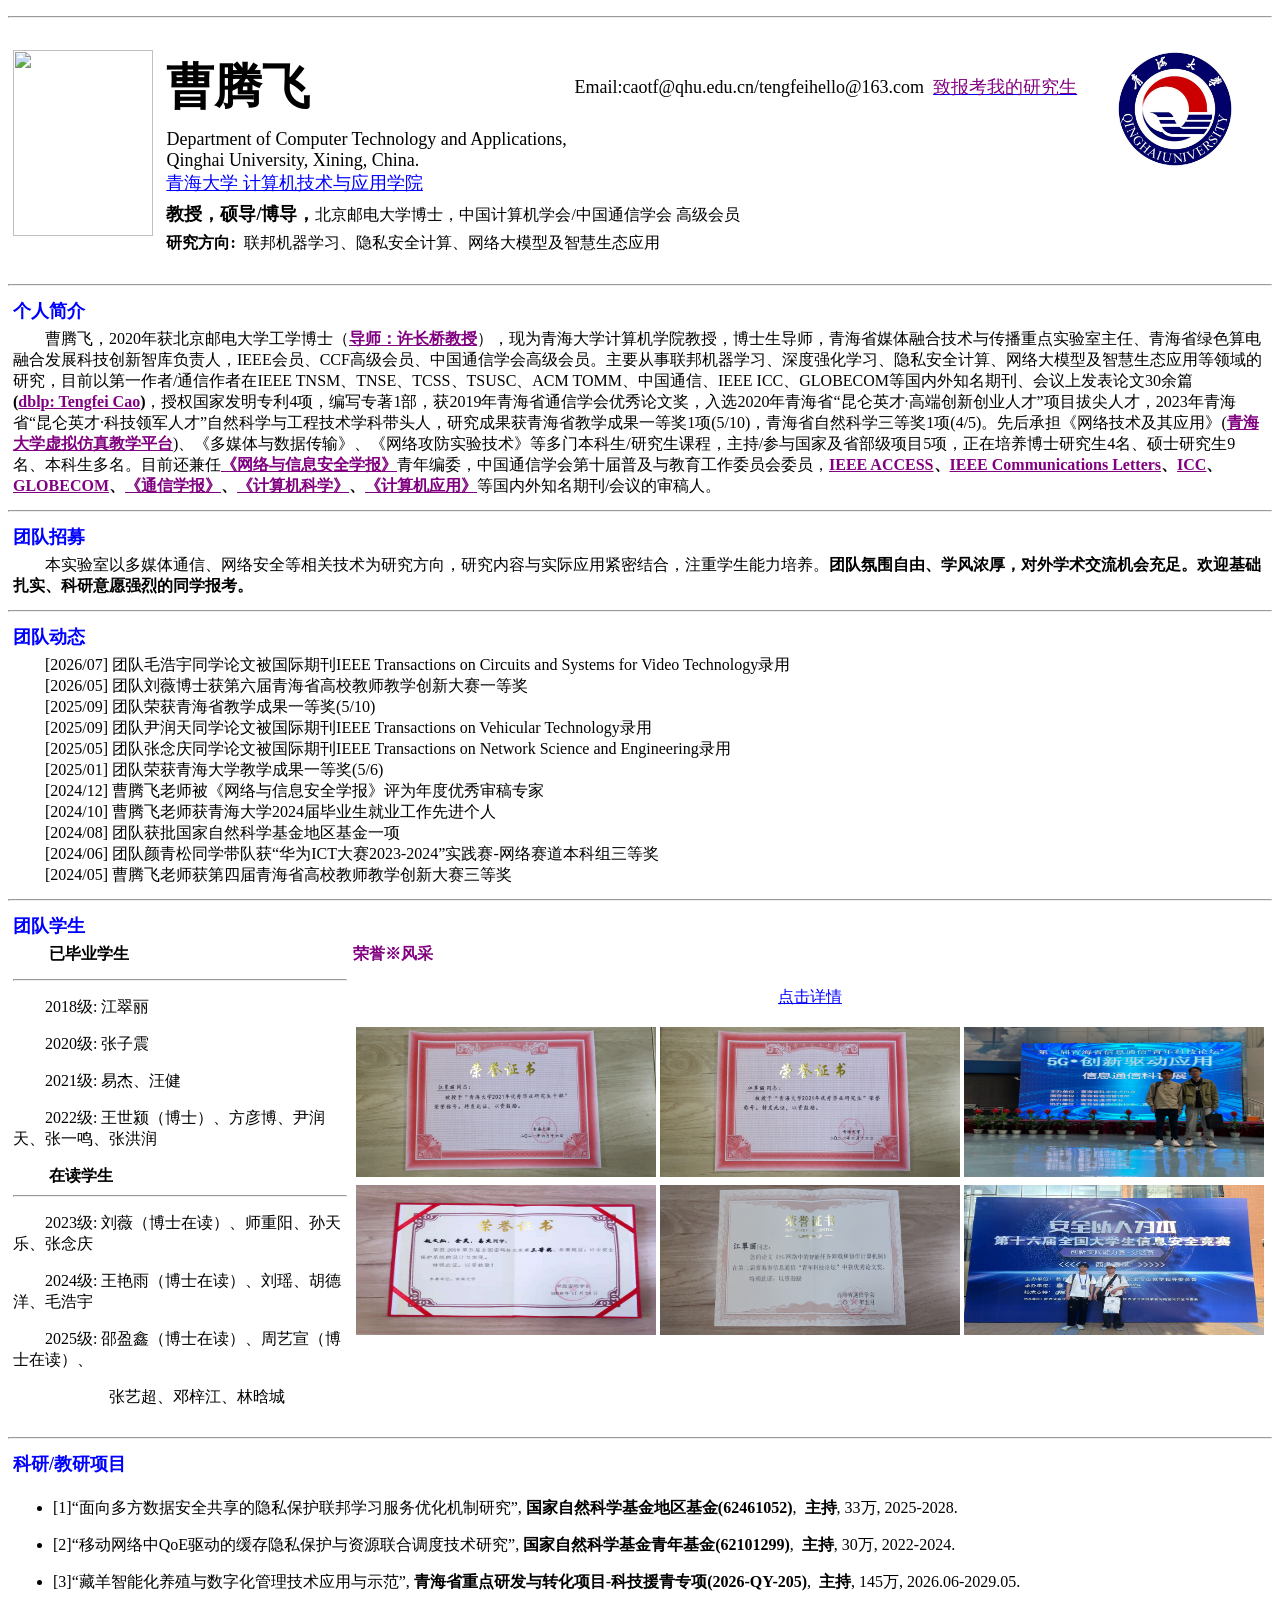
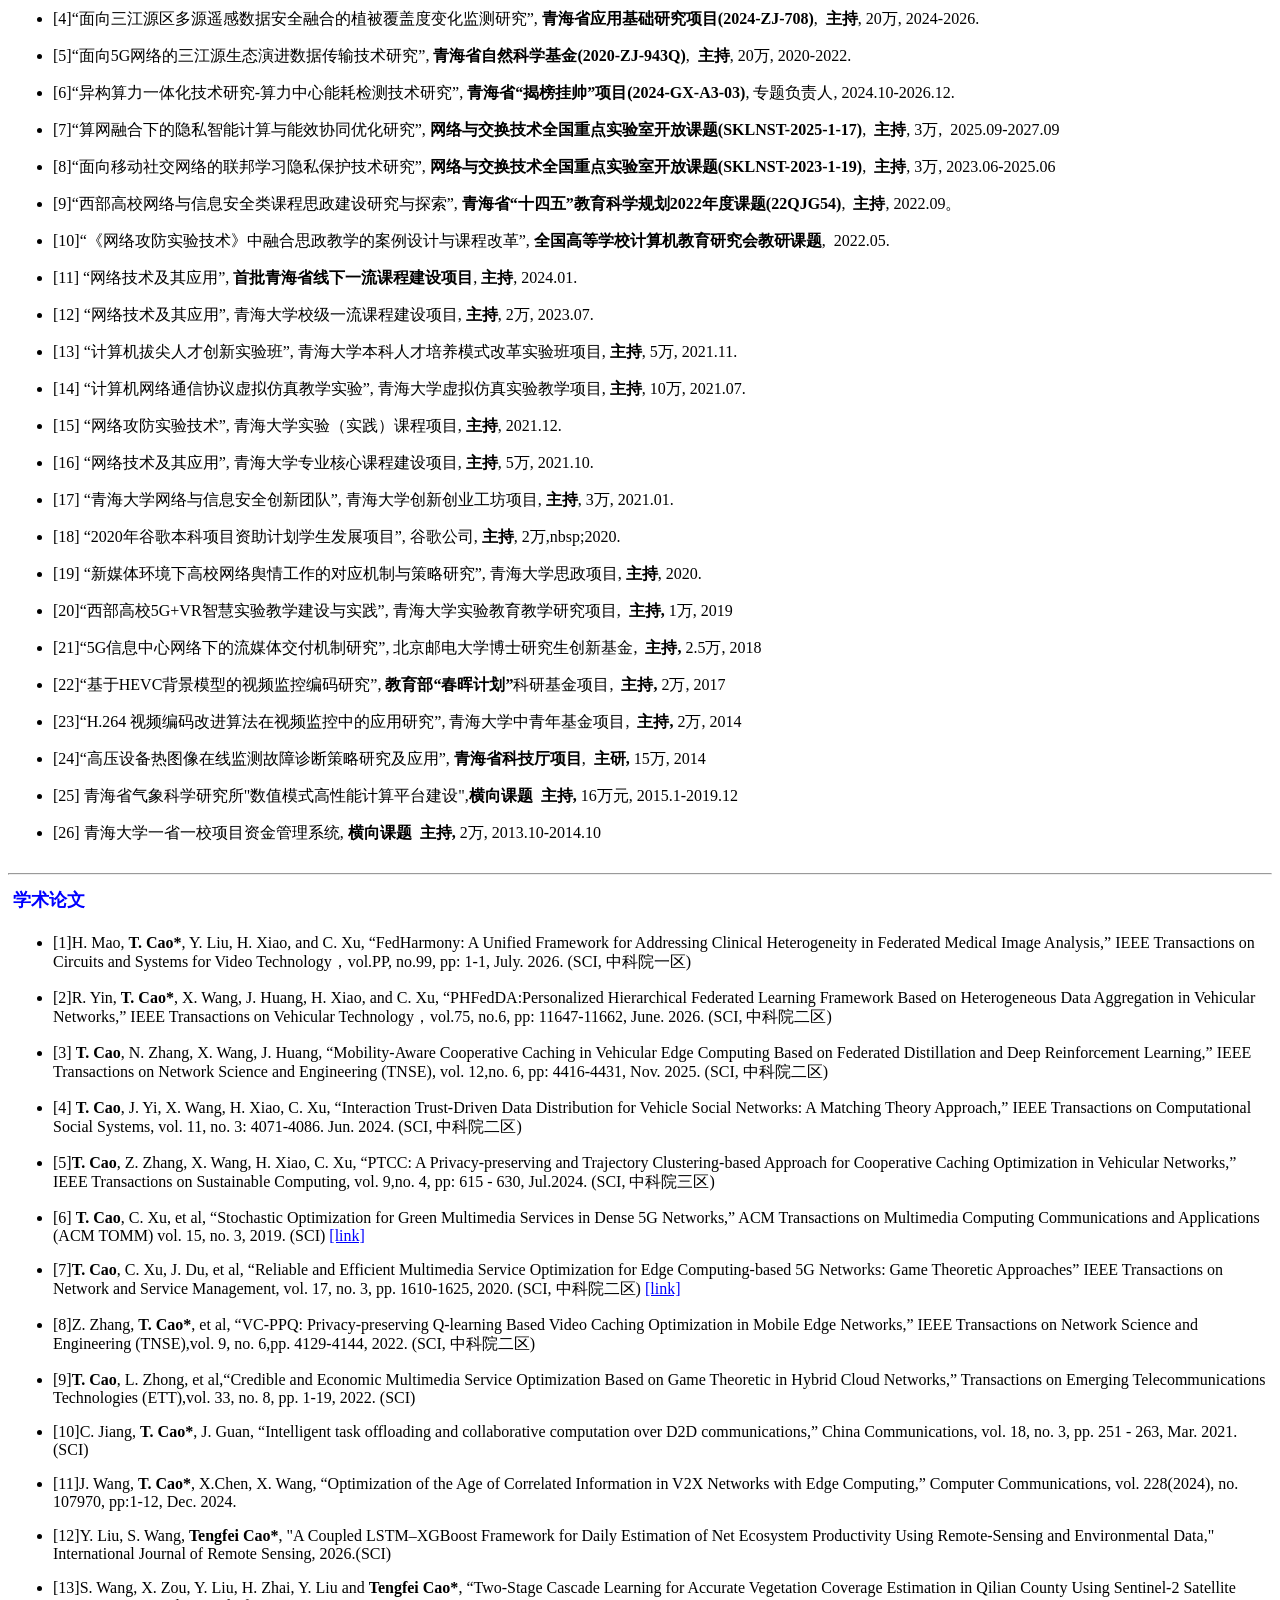
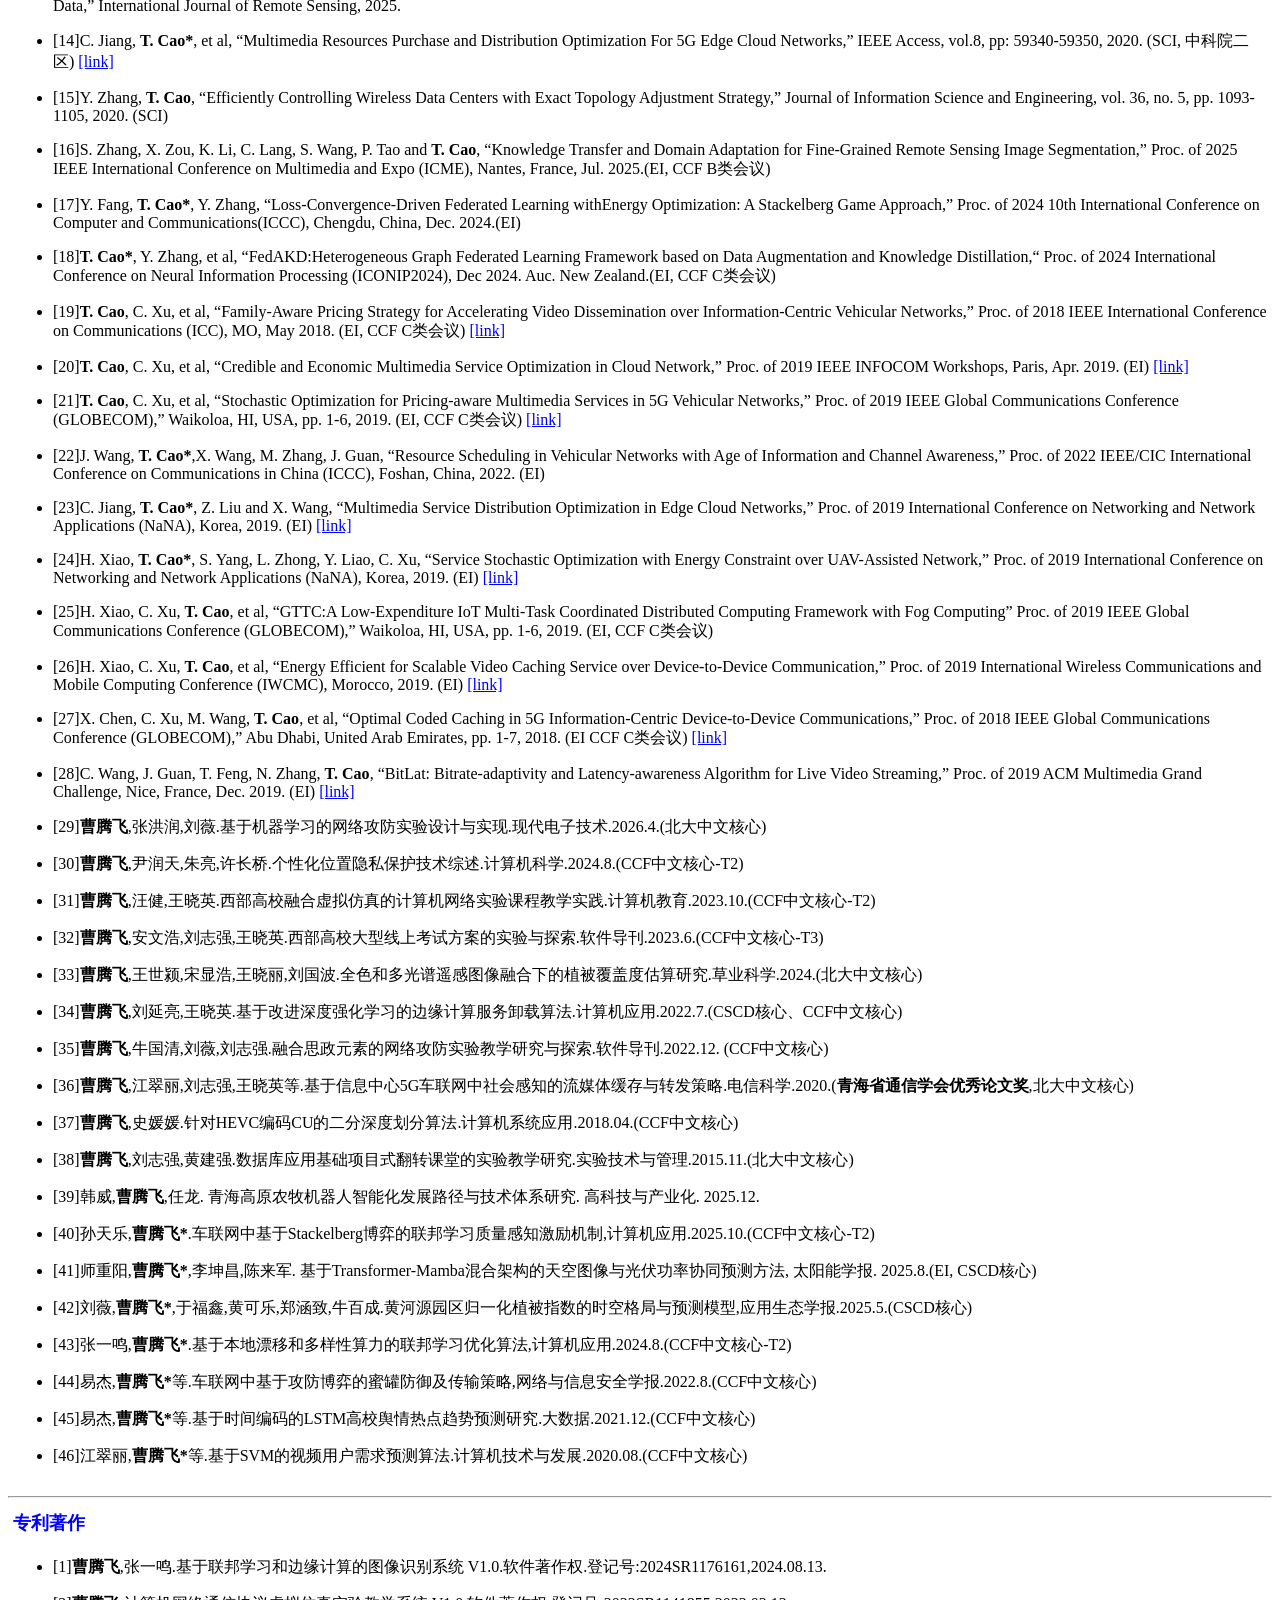
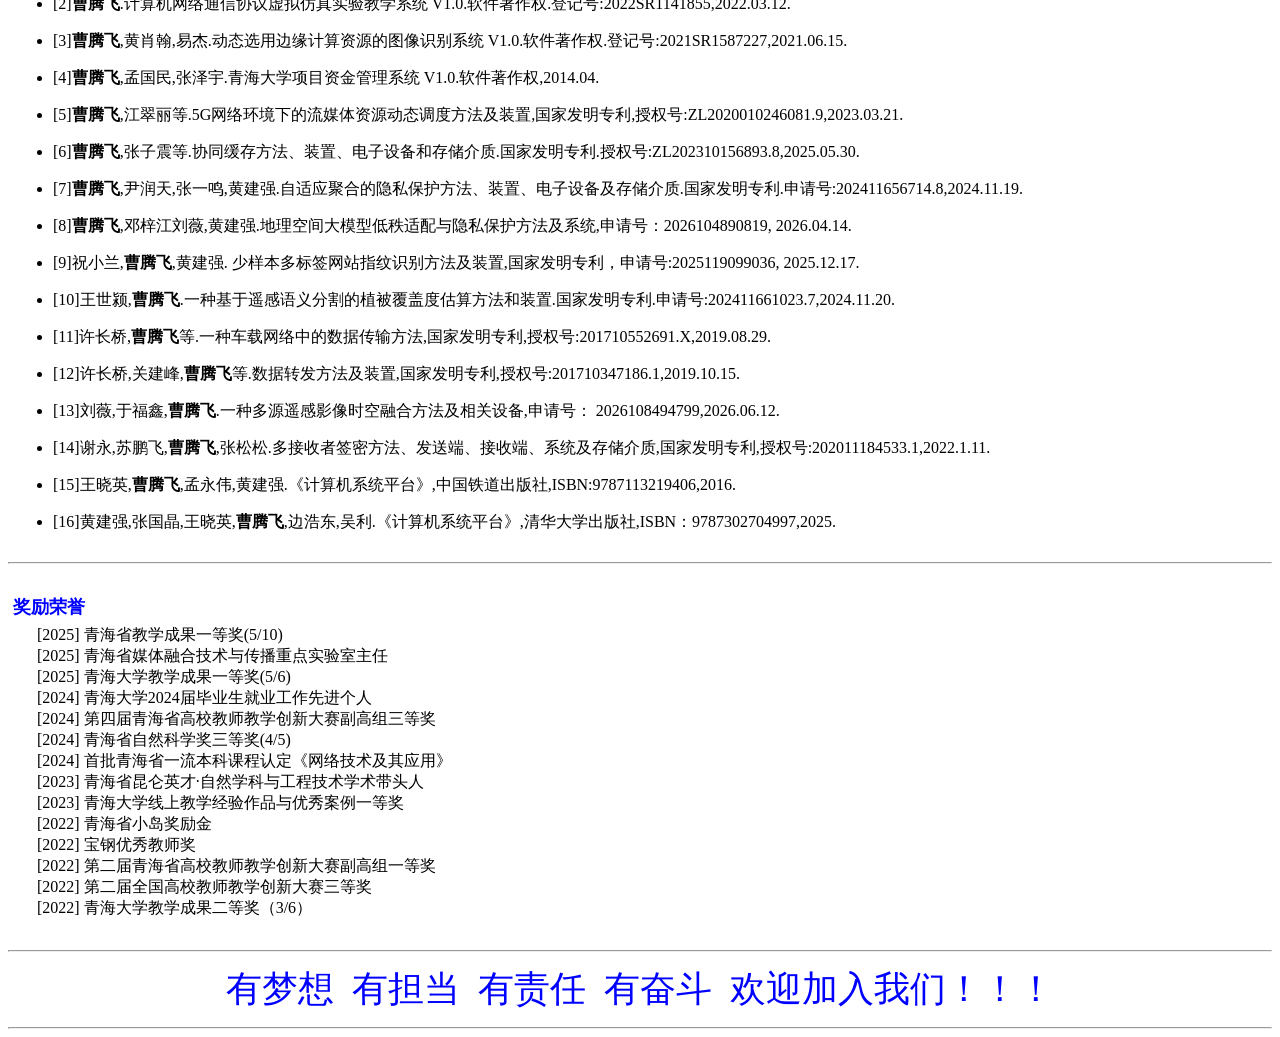
==== index.html @ 4bb6c1e4 "Update index.html" ====
<!DOCTYPE HTML PUBLIC "-//W3C//DTD HTML 4.0//EN">
<html><head>



<meta http-equiv="content-type" content="text/html; charset=UTF-8">
<base target="_self"><title>Tengfei Cao's Homepage (曹腾飞教授-青海大学-个人主页)</title>

<meta name="author" content="Teng-Fei Cao">
<meta name="description" content="Personal Homepage">
<meta name="classification" content="Personal Homepage">
<meta name="generator" content="Namo WebEditor(Trial)"></head><body alink="red" bgcolor="white" link="blue" text="black" vlink="purple">

<p>
</p><hr>

<table bordercolordark="white" bordercolorlight="white" bgcolor="white" border="1" bordercolor="white" height="226" width="100%">
    <tbody><tr>
        <td bordercolor="white" style="margin-right: 10mm;" rowspan="4" height="219" valign="middle" width="162">
            <p><font face="Times New Roman" size="6"><b><img src="pic/ctf.png" border="0" height="186" width="140"></b></font></p>
        </td>
        <td colspan="3" bordercolor="white" align="left" height="17" width="713">
            <p style="line-height: 100%; margin-top: 0pt; margin-bottom: 0pt;"><font size="1">&nbsp;</font></p></td>
        <td rowspan="3" bordercolor="white" style="line-height: 100%; margin-top: 0pt; margin-bottom: 0pt;" align="center" height="138" valign="bottom" width="250">
            <!-- <p style="margin-top: 0pt; margin-bottom: 0pt;"><a href="http://www.nju.edu.cn" target="_blank"><img src="zhouzh.files/nju_name.jpg" border="0" height="32" width="91"></a></p> -->
<a href="https://www.qhu.edu.cn/" target="_blank"><img src="pic/QHUlogo.jpg" border="0" height="150" width="150"></a>
        </td>
    </tr>
    <tr>
        <td bordercolor="white" align="left" height="48" width="267"><font face="黑体" size="7"><b>曹腾飞</b></font></td>
        <td bordercolor="white" height="47" width="320"><font face="Times New Roman" size="4">Email:caotf@qhu.edu.cn/tengfeihello@163.com</font></td>
        <td bordercolor="white" align="right" height="47" width="400"><a href="javascript:void(0)"><font face="Times New Roman" size="4" color="purple">致报考我的研究生</font></a></td>
    </tr>
    <tr>
        <td bordercolor="white" align="left" height="59" width="1000">
            <p style="margin-top: 1mm; margin-bottom: -2mm;"><font face="Times New Roman" size="4">Department of Computer Technology and Applications, Qinghai University, Xining, China.<br><a href="https://cs.qhu.edu.cn/" target="_blank">青海大学 计算机技术与应用学院</a></font></p>
        </td>
    </tr>
    <tr>
        <td colspan="4" bordercolor="white" align="left" height="70" width="969">
            <p style="margin-top: 1mm; margin-bottom: 1mm;"><font face="Times New Roman" size="4"><b>教授，硕导/博导，</b></font><font  size="3">北京邮电大学博士，</font><font face="Times New Roman" size="3">中国计算机学会/中国通信学会 高级会员</font></p>
            <p style="margin-top: 2mm; margin-bottom: 1mm;"><font face="Times New Roman" size="2"></font><b>研究方向:</b>&nbsp;&nbsp;联邦机器学习、隐私安全计算、网络大模型及智慧生态应用</p>
        </td>
    </tr>
</tbody></table>

<p>
</p><hr>

<table bordercolordark="white" bordercolorlight="white" bgcolor="white" border="1" bordercolor="white" width="100%">
    <tbody>
        <tr><td><font size="4" color="blue"><b>个人简介</b></font></td></tr>
        <tr>
            <td>
            &nbsp;&nbsp;&nbsp;&nbsp;&nbsp;&nbsp;&nbsp;&nbsp;曹腾飞，2020年获北京邮电大学工学博士（<b><a href="https://teacher.bupt.edu.cn/cqxu/zh_CN/index.htm" target="_blank" style="color:purple;">导师：许长桥教授</a></b>），现为青海大学计算机学院教授，博士生导师，青海省媒体融合技术与传播重点实验室主任、青海省绿色算电融合发展科技创新智库负责人，IEEE会员、CCF高级会员、中国通信学会高级会员。主要从事联邦机器学习、深度强化学习、隐私安全计算、网络大模型及智慧生态应用等领域的研究，目前以第一作者/通信作者在IEEE TNSM、TNSE、TCSS、TSUSC、ACM TOMM、中国通信、IEEE ICC、GLOBECOM等国内外知名期刊、会议上发表论文30余篇<b>(<a href="https://dblp.uni-trier.de/pid/224/0908.html" target="_blank" style="color:purple;">dblp:&nbsp;Tengfei&nbsp;Cao</a>)</b>，授权国家发明专利4项，编写专著1部，获2019年青海省通信学会优秀论文奖，入选2020年青海省“昆仑英才·高端创新创业人才”项目拔尖人才，2023年青海省“昆仑英才·科技领军人才”自然科学与工程技术学科带头人，研究成果获青海省教学成果一等奖1项(5/10)，青海省自然科学三等奖1项(4/5)。先后承担《网络技术及其应用》(<b><a href="http://vrlab.qhu.edu.cn/qdfront/course?id=89" target="_blank" style="color:purple;">青海大学虚拟仿真教学平台</a></b>)、《多媒体与数据传输》、《网络攻防实验技术》等多门本科生/研究生课程，主持/参与国家及省部级项目5项，正在培养博士研究生4名、硕士研究生9名、本科生多名。目前还兼任<b><a href="http://www.infocomm-journal.com/cjnis/CN/2096-109X/home.shtml" target="_blank" style="color:purple;">《网络与信息安全学报》</a></b>青年编委，中国通信学会第十届普及与教育工作委员会委员，<b><a href="https://ieeeaccess.ieee.org/" target="_blank" style="color:purple;">IEEE ACCESS</a>、<a href="https://www.comsoc.org/publications/journals/ieee-comml" target="_blank" style="color:purple;">IEEE Communications Letters</a>、<a href="https://icc2022.ieee-icc.org/ " target="_blank" style="color:purple;">ICC</a>、<a href="http://dblp.uni-trier.de/db/conf/globecom/" target="_blank" style="color:purple;">GLOBECOM</a>、<a href="http://www.infocomm-journal.com/txxb/CN/1000-436X/home.shtml" target="_blank" style="color:purple;">《通信学报》</a>、<a href="http://www.jsjkx.com" target="_blank" style="color:purple;">《计算机科学》</a>、<a href="http://www.joca.cn/CN/volumn/home.shtml" target="_blank" style="color:purple;">《计算机应用》</a></b>等国内外知名期刊/会议的审稿人。
            </td>
        </tr>
</tbody></table>



<hr>

<table bordercolordark="white" bordercolorlight="white" bgcolor="white" border="1" bordercolor="white" width="100%">
    <tbody>
        <tr><td><font size="4" color="blue"><b>团队招募</b></font></td></tr>
        <tr>
            <td>
            &nbsp;&nbsp;&nbsp;&nbsp;&nbsp;&nbsp;&nbsp;&nbsp;本实验室以多媒体通信、网络安全等相关技术为研究方向，研究内容与实际应用紧密结合，注重学生能力培养。<b>团队氛围自由、学风浓厚，对外学术交流机会充足。欢迎基础扎实、科研意愿强烈的同学报考。</b>
            </td>
        </tr>
</tbody></table>

<hr>

<table bordercolordark="white" bordercolorlight="white" bgcolor="white" border="1" bordercolor="white" width="100%">
    <tbody>
        <tr><td><font size="4" color="blue"><b>团队动态</b></font></td></tr>
        <tr>
            <td>
			&nbsp;&nbsp;&nbsp;&nbsp;&nbsp;&nbsp;&nbsp;&nbsp;[2026/07] 团队毛浩宇同学论文被国际期刊IEEE Transactions on Circuits and Systems for Video Technology录用<br>
			&nbsp;&nbsp;&nbsp;&nbsp;&nbsp;&nbsp;&nbsp;&nbsp;[2026/05] 团队刘薇博士获第六届青海省高校教师教学创新大赛一等奖<br>
			&nbsp;&nbsp;&nbsp;&nbsp;&nbsp;&nbsp;&nbsp;&nbsp;[2025/09] 团队荣获青海省教学成果一等奖(5/10)<br>
            &nbsp;&nbsp;&nbsp;&nbsp;&nbsp;&nbsp;&nbsp;&nbsp;[2025/09] 团队尹润天同学论文被国际期刊IEEE Transactions on Vehicular Technology录用<br>
            &nbsp;&nbsp;&nbsp;&nbsp;&nbsp;&nbsp;&nbsp;&nbsp;[2025/05] 团队张念庆同学论文被国际期刊IEEE Transactions on Network Science and Engineering录用<br>
            &nbsp;&nbsp;&nbsp;&nbsp;&nbsp;&nbsp;&nbsp;&nbsp;[2025/01] 团队荣获青海大学教学成果一等奖(5/6)<br>
            &nbsp;&nbsp;&nbsp;&nbsp;&nbsp;&nbsp;&nbsp;&nbsp;[2024/12] 曹腾飞老师被《网络与信息安全学报》评为年度优秀审稿专家<br>
            &nbsp;&nbsp;&nbsp;&nbsp;&nbsp;&nbsp;&nbsp;&nbsp;[2024/10] 曹腾飞老师获青海大学2024届毕业生就业工作先进个人<br>
            &nbsp;&nbsp;&nbsp;&nbsp;&nbsp;&nbsp;&nbsp;&nbsp;[2024/08] 团队获批国家自然科学基金地区基金一项<br>
            &nbsp;&nbsp;&nbsp;&nbsp;&nbsp;&nbsp;&nbsp;&nbsp;[2024/06] 团队颜青松同学带队获“华为ICT大赛2023-2024”实践赛-网络赛道本科组三等奖<br>
            &nbsp;&nbsp;&nbsp;&nbsp;&nbsp;&nbsp;&nbsp;&nbsp;[2024/05] 曹腾飞老师获第四届青海省高校教师教学创新大赛三等奖<br>    
            <!-- &nbsp;&nbsp;&nbsp;&nbsp;&nbsp;&nbsp;&nbsp;&nbsp;[2024/01] 曹腾飞老师被《智能科学与技术学报》期刊评为“2023年度杰出审稿专家”<br>  
            &nbsp;&nbsp;&nbsp;&nbsp;&nbsp;&nbsp;&nbsp;&nbsp;[2024/01] 曹腾飞老师被《计算机科学》期刊评为“2023年度杰出审稿专家”<br>   
            &nbsp;&nbsp;&nbsp;&nbsp;&nbsp;&nbsp;&nbsp;&nbsp;[2024/01] 《网络技术及其应用》课程被评为首批青海省线下一流课程<br>   
            &nbsp;&nbsp;&nbsp;&nbsp;&nbsp;&nbsp;&nbsp;&nbsp;[2024/01] 团队张子震同学论文被国际期刊 IEEE Transactions on Sustainable Computing录用<br> -->
            <!-- &nbsp;&nbsp;&nbsp;&nbsp;&nbsp;&nbsp;&nbsp;&nbsp;[2023/12] 团队易杰同学论文被国际期刊IEEE Transactions on Computational Social Systems录用<br>
            &nbsp;&nbsp;&nbsp;&nbsp;&nbsp;&nbsp;&nbsp;&nbsp;[2023/06] 团队易杰和王博同学分别带队获得全国信息安全竞赛西北赛区二等奖<br>
            &nbsp;&nbsp;&nbsp;&nbsp;&nbsp;&nbsp;&nbsp;&nbsp;[2022/12] 曹腾飞老师获青海省小岛奖励金<br>
            &nbsp;&nbsp;&nbsp;&nbsp;&nbsp;&nbsp;&nbsp;&nbsp;[2022/12] 曹腾飞老师获宝钢优秀教师奖<br>   
            &nbsp;&nbsp;&nbsp;&nbsp;&nbsp;&nbsp;&nbsp;&nbsp;[2022/10] 曹腾飞老师担任SCI期刊Electronics客座编委<br>
            &nbsp;&nbsp;&nbsp;&nbsp;&nbsp;&nbsp;&nbsp;&nbsp;[2022/07] 曹腾飞老师获青海大学线上教学经验作品与优秀案例一等奖<br>
            &nbsp;&nbsp;&nbsp;&nbsp;&nbsp;&nbsp;&nbsp;&nbsp;[2022/07] 曹腾飞老师获青海大学教学成果二等奖<br>
            &nbsp;&nbsp;&nbsp;&nbsp;&nbsp;&nbsp;&nbsp;&nbsp;[2022/07] 曹腾飞老师获第二届全国高校教师教学创新大赛三等奖<br>
            &nbsp;&nbsp;&nbsp;&nbsp;&nbsp;&nbsp;&nbsp;&nbsp;[2022/07] 团队张子震同学论文被国际期刊IEEE Transactions on Network Science and Engineering录用<br>  
            &nbsp;&nbsp;&nbsp;&nbsp;&nbsp;&nbsp;&nbsp;&nbsp;[2022/06] 曹腾飞老师获第二届青海省高校教师教学创新大赛一等奖<br>
            &nbsp;&nbsp;&nbsp;&nbsp;&nbsp;&nbsp;&nbsp;&nbsp;[2022/01] 曹腾飞老师被《计算机科学》CCF B类中文期刊评为“2021年度优秀审稿专家”<br>
            &nbsp;&nbsp;&nbsp;&nbsp;&nbsp;&nbsp;&nbsp;&nbsp;[2021/12] 曹腾飞老师被《计算机应用》CCF C类中文期刊评为“2021年度优秀审稿专家”<br>
            &nbsp;&nbsp;&nbsp;&nbsp;&nbsp;&nbsp;&nbsp;&nbsp;[2021/12] 曹腾飞老师获青海大学第二届教师教学创新大赛二等奖<br>
            &nbsp;&nbsp;&nbsp;&nbsp;&nbsp;&nbsp;&nbsp;&nbsp;[2021/06] 团队江翠丽同学被授予优秀毕业研究生/优秀毕业研究生干部<br>
            &nbsp;&nbsp;&nbsp;&nbsp;&nbsp;&nbsp;&nbsp;&nbsp;[2021/05] 团队江翠丽同学论文获第二届青海省通信“青年科技论坛”优秀论文奖 -->
            </td>
        </tr>
</tbody></table>

<hr>

<table bordercolordark="white" bordercolorlight="white" bgcolor="white" border="1" bordercolor="white" width="100%">
    <tbody>
        <tr><td><font size="4" color="blue"><b>团队学生</b></font></td></tr>
        <tr>
            <td width="400">
           <!-- &nbsp;&nbsp;&nbsp;&nbsp;&nbsp;&nbsp;&nbsp;&nbsp;&nbsp;<font color="black" size="3"><b>移动边缘计算、博弈论方向</b></font>
            -->
             &nbsp;&nbsp;&nbsp;&nbsp;&nbsp;&nbsp;&nbsp;&nbsp;&nbsp;<font color="black" size="3"><b>已毕业学生</b></font>
            </td>
            <td width="600">
                <font color="purple" size="3"><b>荣誉※风采</b></font>
            </td>
        </tr>
        <tr style="vertical-align:top;">
            <td style="width: 30%;">
                <hr>
                <p>&nbsp;&nbsp;&nbsp;&nbsp;&nbsp;&nbsp;&nbsp;&nbsp;<href="javascript:void(0)" style="color:black">2018级: 江翠丽</p>
                <p>&nbsp;&nbsp;&nbsp;&nbsp;&nbsp;&nbsp;&nbsp;&nbsp;<href="javascript:void(0)" style="color:black">2020级: 张子震</p>
                <p>&nbsp;&nbsp;&nbsp;&nbsp;&nbsp;&nbsp;&nbsp;&nbsp;<href="javascript:void(0)" style="color:black">2021级: 易杰、汪健</p>
                <p>&nbsp;&nbsp;&nbsp;&nbsp;&nbsp;&nbsp;&nbsp;&nbsp;<href="javascript:void(0)" style="color:black">2022级: 王世颍（博士）、方彦博、尹润天、张一鸣、张洪润</p>
                &nbsp;&nbsp;&nbsp;&nbsp;&nbsp;&nbsp;&nbsp;&nbsp;&nbsp;<font color="black" size="3"><b>在读学生</b></font>
                <hr>
                <p>&nbsp;&nbsp;&nbsp;&nbsp;&nbsp;&nbsp;&nbsp;&nbsp;<href="javascript:void(0)" style="color:black">2023级: 刘薇（博士在读）、师重阳、孙天乐、张念庆</p>
                <p>&nbsp;&nbsp;&nbsp;&nbsp;&nbsp;&nbsp;&nbsp;&nbsp;<href="javascript:void(0)" style="color:black">2024级: 王艳雨（博士在读）、刘瑶、胡德洋、毛浩宇</p>
				<p>&nbsp;&nbsp;&nbsp;&nbsp;&nbsp;&nbsp;&nbsp;&nbsp;<href="javascript:void(0)" style="color:black">2025级: 邵盈鑫（博士在读）、周艺宣（博士在读）、</p>
				<p>&nbsp;&nbsp;&nbsp;&nbsp;&nbsp;&nbsp;&nbsp;&nbsp;&nbsp;&nbsp;&nbsp;&nbsp;&nbsp;&nbsp;&nbsp;&nbsp;&nbsp;&nbsp;&nbsp;&nbsp;&nbsp;&nbsp;&nbsp;&nbsp;<href="javascript:void(0)" style="color:black">张艺超、邓梓江、林晗城</p>
     
     


<!-- 




                &nbsp;&nbsp;&nbsp;&nbsp;&nbsp;&nbsp;&nbsp;&nbsp;<a href="javascript:void(0)" style="color:black">江翠丽</a> (2018.9-2021.6) &nbsp;&nbsp;入职新华三公司
                <p>&nbsp;&nbsp;&nbsp;&nbsp;&nbsp;&nbsp;&nbsp;&nbsp;<a href="javascript:void(0)" style="color:black">易杰</a>（2021.9-）</p>
                <p>&nbsp;&nbsp;&nbsp;&nbsp;&nbsp;&nbsp;&nbsp;&nbsp;<a href="javascript:void(0)" style="color:black">汪健</a>（2021.9-）</p>
                <p>&nbsp;&nbsp;&nbsp;&nbsp;&nbsp;&nbsp;&nbsp;&nbsp;<a href="javascript:void(0)" style="color:black">方彦博</a>（2022.9-）</p>
                <p>&nbsp;&nbsp;&nbsp;&nbsp;&nbsp;&nbsp;&nbsp;&nbsp;<a href="javascript:void(0)" style="color:black">张念庆</a> (2023.9-) </p>
                <p>&nbsp;&nbsp;&nbsp;&nbsp;&nbsp;&nbsp;&nbsp;&nbsp;<a href="javascript:void(0)" style="color:black">孙天乐</a> (2023.9-) </p>
                
                &nbsp;&nbsp;&nbsp;&nbsp;&nbsp;&nbsp;&nbsp;&nbsp;
                <font color="black" size="3"><b>机器学习、联邦学习、隐私保护方向</b></font>
                <p>&nbsp;&nbsp;&nbsp;&nbsp;&nbsp;&nbsp;&nbsp;&nbsp;<a href="javascript:void(0)" style="color:black">张子震</a> (2020.9-2023.6) </p>
                <p>&nbsp;&nbsp;&nbsp;&nbsp;&nbsp;&nbsp;&nbsp;&nbsp;<a href="javascript:void(0)" style="color:black">张一鸣</a> (2022.9-) </p>
                <p>&nbsp;&nbsp;&nbsp;&nbsp;&nbsp;&nbsp;&nbsp;&nbsp;<a href="javascript:void(0)" style="color:black">尹润天</a> (2022.9-) </p>
                <p>&nbsp;&nbsp;&nbsp;&nbsp;&nbsp;&nbsp;&nbsp;&nbsp;<a href="javascript:void(0)" style="color:black">师重阳</a> (2023.9-) </p>
                <p>&nbsp;&nbsp;&nbsp;&nbsp;&nbsp;&nbsp;&nbsp;&nbsp;<a href="javascript:void(0)" style="color:black">胡德洋</a> (2024.9-) </p>
                <p>&nbsp;&nbsp;&nbsp;&nbsp;&nbsp;&nbsp;&nbsp;&nbsp;<a href="javascript:void(0)" style="color:black">毛浩宇</a> (2024.9-) </p>
 
                   &nbsp;&nbsp;&nbsp;&nbsp;&nbsp;&nbsp;&nbsp;&nbsp;
                <font color="black" size="3"><b>草地信息化方向</b></font>
                 <p>&nbsp;&nbsp;&nbsp;&nbsp;&nbsp;&nbsp;&nbsp;&nbsp;<a href="javascript:void(0)" style="color:black">王世颍</a> (2022.9-2025.6) </p>
                <p>&nbsp;&nbsp;&nbsp;&nbsp;&nbsp;&nbsp;&nbsp;&nbsp;<a href="javascript:void(0)" style="color:black">刘薇</a> (2023.9-) </p>
                <p>&nbsp;&nbsp;&nbsp;&nbsp;&nbsp;&nbsp;&nbsp;&nbsp;<a href="javascript:void(0)" style="color:black">王艳雨</a> (2024.9-) </p>
                <p>&nbsp;&nbsp;&nbsp;&nbsp;&nbsp;&nbsp;&nbsp;&nbsp;<a href="javascript:void(0)" style="color:black">刘瑶</a> (2024.9-) </p>
                &nbsp;&nbsp;&nbsp;&nbsp;&nbsp;&nbsp;&nbsp;&nbsp;
                <font color="black" size="3"><b>ctf、网络攻防方向</b></font>
                <p>&nbsp;&nbsp;&nbsp;&nbsp;&nbsp;&nbsp;&nbsp;&nbsp;<a href="javascript:void(0)" style="color:black">张洪润</a> (2022.9-) </p>
                <p>&nbsp;&nbsp;&nbsp;&nbsp;&nbsp;&nbsp;&nbsp;&nbsp;<a href="javascript:void(0)" style="color:black">刘延亮</a>（本科生）</p>
                <p>&nbsp;&nbsp;&nbsp;&nbsp;&nbsp;&nbsp;&nbsp;&nbsp;<a href="javascript:void(0)" style="color:black">王 博</a>（本科生）</p> -->
            </td>
            <!-- 控制图片并排显示 -->
            <td style="width: 50%;display:float;">
                <table style="display:inline" class="table-bordered" id="ESCompare" >        
                    <tbody>
                        <tr>
                            <td style="width:30%">
                                 <a href="javascript:void(0)">
                                <img src="pic/prize/1.jpg" title="团队江翠丽同学荣誉" title="团队江翠丽同学荣誉" width="300" height="150" />
                    
                                </a>
                            </td>
                            <td style="width:30%">
                                <a href="javascript:void(0)">
                                <img src="pic/prize/2.jpg" alt="团队江翠丽同学荣誉" title="团队江翠丽同学荣誉" width="300" height="150" />
                                </a>
                            </td>
                            <td style="width:30%">
                                 <a href="javascript:void(0)">
                                <img src="pic/prize/5.jpg" alt="团队学生参加学术交流" title="团队学生参加学术交流" width="300" height="150" />

                                </a> 
                            </td>
                        </tr>

                        <tr>
                            <td style="width:30%">
                                <a href="javascript:void(0)">
                                <img src="pic/prize/3.jpg" alt="团队易杰同学获奖" title="团队易杰同学获奖" width="300" height="150" />
                              
                                </a>
                            </td>

                            <td style="width:30%">
                                <a href="javascript:void(0)">
                                <img src="pic/prize/4.jpg" alt="团队江翠丽同学论文获奖" title="团队江翠丽同学论文获奖" width="300" height="150" />
                           
                                </a>
                            </td>
                            <td style="width:30%"> 
                                <a href="javascript:void(0)">
                                <img src="pic/prize/6.jpg" alt="团队同学获奖" title="团队同学获奖" width="300" height="150" />
                 
                                </a> 
                            </td>
							<a href="image.html">
							    <p align="center" style="color: blue; text-decoration: none;">点击详情</p>
							</a>
                        </tr>
                    </tbody>
                </table> 
            </td>
        </tr>
</tbody></table>










<hr>

<table bordercolordark="white" bordercolorlight="white" bgcolor="white" border="1" bordercolor="white" width="100%">
    <tbody>
        <tr><td><font size="4" color="blue"><b>科研/教研项目</b></font></td></tr>
        <tr>
            <td>
     <ul>
        <li><p>[1]“面向多方数据安全共享的隐私保护联邦学习服务优化机制研究”,&nbsp;<b>国家自然科学基金地区基金(62461052)</b>,&nbsp;&nbsp;<b>主持</b>,&nbsp;33万,&nbsp;2025-2028.</p></li>
         <li><p>[2]“移动网络中QoE驱动的缓存隐私保护与资源联合调度技术研究”,&nbsp;<b>国家自然科学基金青年基金(62101299)</b>,&nbsp;&nbsp;<b>主持</b>,&nbsp;30万,&nbsp;2022-2024.</p></li>
<li><p>[3]“藏羊智能化养殖与数字化管理技术应用与示范”,&nbsp;<b>青海省重点研发与转化项目-科技援青专项(2026-QY-205)</b>,&nbsp;&nbsp;<b>主持</b>,&nbsp;145万,&nbsp;2026.06-2029.05.</p></li>		 
<li><p>[4]“面向三江源区多源遥感数据安全融合的植被覆盖度变化监测研究”,&nbsp;<b>青海省应用基础研究项目(2024-ZJ-708)</b>,&nbsp;&nbsp;<b>主持</b>,&nbsp;20万,&nbsp;2024-2026.</p></li>
<li><p>[5]“面向5G网络的三江源生态演进数据传输技术研究”,&nbsp;<b>青海省自然科学基金(2020-ZJ-943Q)</b>,&nbsp;&nbsp;<b>主持</b>,&nbsp;20万,&nbsp;2020-2022.</p></li>

<li><p>[6]“异构算力一体化技术研究-算力中心能耗检测技术研究”,&nbsp;<b>青海省“揭榜挂帅”项目(2024-GX-A3-03)</b>,&nbsp;专题负责人,&nbsp;2024.10-2026.12.</p></li>  

<li><p>[7]“算网融合下的隐私智能计算与能效协同优化研究”,&nbsp;<b>网络与交换技术全国重点实验室开放课题(SKLNST-2025-1-17)</b>,&nbsp;&nbsp;<b>主持</b>,&nbsp;3万,&nbsp; 2025.09-2027.09</p></li>  
<li><p>[8]“面向移动社交网络的联邦学习隐私保护技术研究”,&nbsp;<b>网络与交换技术全国重点实验室开放课题(SKLNST-2023-1-19)</b>,&nbsp;&nbsp;<b>主持</b>,&nbsp;3万,&nbsp;2023.06-2025.06</p></li>                  
<li><p>[9]“西部高校网络与信息安全类课程思政建设研究与探索”,&nbsp;<b>青海省“十四五”教育科学规划2022年度课题(22QJG54)</b>,&nbsp;&nbsp;<b>主持</b>,&nbsp;2022.09。</p></li>
<li><p>[10]“《网络攻防实验技术》中融合思政教学的案例设计与课程改革”,&nbsp;<b>全国高等学校计算机教育研究会教研课题</b>,&nbsp;&nbsp;2022.05.</p></li>         
<li>
    <p>
        [11] “网络技术及其应用”,&nbsp;<b>首批青海省线下一流课程建设项目</b>,&nbsp;<b>主持</b>,&nbsp;2024.01.
    </p>
</li>
<li>
    <p>
        [12] “网络技术及其应用”,&nbsp;青海大学校级一流课程建设项目,&nbsp;<b>主持</b>,&nbsp;2万,&nbsp;2023.07.
    </p>
</li>
<li>
    <p>
        [13] “计算机拔尖人才创新实验班”,&nbsp;青海大学本科人才培养模式改革实验班项目,&nbsp;<b>主持</b>,&nbsp;5万,&nbsp;2021.11.
    </p>
</li>
<li>
    <p>
        [14] “计算机网络通信协议虚拟仿真教学实验”,&nbsp;青海大学虚拟仿真实验教学项目,&nbsp;<b>主持</b>,&nbsp;10万,&nbsp;2021.07.
    </p>
</li>
<li>
    <p>
        [15] “网络攻防实验技术”,&nbsp;青海大学实验（实践）课程项目,&nbsp;<b>主持</b>,&nbsp;2021.12.
    </p>
</li>
 <li>
    <p>
        [16] “网络技术及其应用”,&nbsp;青海大学专业核心课程建设项目,&nbsp;<b>主持</b>,&nbsp;5万,&nbsp;2021.10.
    </p>
</li>

<li>
    <p>
        [17] “青海大学网络与信息安全创新团队”,&nbsp;青海大学创新创业工坊项目,&nbsp;<b>主持</b>,&nbsp;3万,&nbsp;2021.01.
    </p>

</li>

<li>
    <p>
        [18] “2020年谷歌本科项目资助计划学生发展项目”,&nbsp;谷歌公司,&nbsp;<b>主持</b>,&nbsp;2万,nbsp;2020.
    </p>

</li>

<li>
 <p>
        [19] “新媒体环境下高校网络舆情工作的对应机制与策略研究”,&nbsp;青海大学思政项目,&nbsp;<b>主持</b>,&nbsp;2020.

    </p>
</li>

<li><p>[20]“西部高校5G+VR智慧实验教学建设与实践”,&nbsp;青海大学实验教育教学研究项目,&nbsp;&nbsp;<b>主持,</b>&nbsp;1万,&nbsp;2019</p>
</li>
<li><p>[21]“5G信息中心网络下的流媒体交付机制研究”,&nbsp;北京邮电大学博士研究生创新基金,&nbsp;&nbsp;<b>主持,</b>&nbsp;2.5万,&nbsp;2018</p>
</li>
<li><p>[22]“基于HEVC背景模型的视频监控编码研究”,&nbsp;<b>教育部“春晖计划”</b>科研基金项目,&nbsp;&nbsp;<b>主持,</b>&nbsp;2万,&nbsp;2017</p>
</li>
<li><p>[23]“H.264 视频编码改进算法在视频监控中的应用研究”,&nbsp;青海大学中青年基金项目,&nbsp;&nbsp;<b>主持,</b>&nbsp;2万,&nbsp;2014</p>
</li>
<li><p>[24]“高压设备热图像在线监测故障诊断策略研究及应用”,&nbsp;<b>青海省科技厅项目</b>,&nbsp;&nbsp;<b>主研,</b>&nbsp;15万,&nbsp;2014</p>
</li>
<li><p>[25]&nbsp;青海省气象科学研究所"数值模式高性能计算平台建设",<b>横向课题</b>&nbsp;&nbsp;<b>主持,</b>&nbsp;16万元,&nbsp;2015.1-2019.12</p>
</li>
<li><p>[26]&nbsp;青海大学一省一校项目资金管理系统,&nbsp;<b>横向课题</b>&nbsp;&nbsp;<b>主持,</b>&nbsp;2万,&nbsp;2013.10-2014.10</p>
</li>
</ul>
            </td>
        </tr>
</tbody></table>

<hr>

<table bordercolordark="white" bordercolorlight="white" bgcolor="white" border="1" bordercolor="white" width="100%">
    <tbody>
        <tr><td><font size="4" color="blue"><b>学术论文</b></font></td></tr>
        <tr>
            <td>
           <ul>
<li><p>[1]H. Mao, <b>T. Cao*</b>,  Y. Liu,  H. Xiao, and C. Xu, “FedHarmony: A Unified Framework for Addressing Clinical Heterogeneity in Federated Medical Image Analysis,” IEEE Transactions on Circuits and Systems for Video Technology，vol.PP, no.99, pp: 1-1, July. 2026. (SCI, 中科院一区)</p></li>
<li><p>[2]R. Yin, <b>T. Cao*</b>, X. Wang, J. Huang, H. Xiao, and C. Xu, “PHFedDA:Personalized Hierarchical Federated Learning Framework Based on Heterogeneous Data Aggregation in Vehicular Networks,” IEEE Transactions on Vehicular Technology，vol.75, no.6, pp: 11647-11662, June. 2026. (SCI, 中科院二区)</p></li>
<li><p>[3] <b>T. Cao</b>, N. Zhang, X. Wang, J. Huang, “Mobility-Aware Cooperative Caching in Vehicular Edge Computing Based on Federated Distillation and Deep Reinforcement Learning,” IEEE Transactions on Network Science and Engineering (TNSE), vol. 12,no. 6, pp: 4416-4431, Nov. 2025. (SCI, 中科院二区)</p> </li>

<li><p>[4] <b>T. Cao</b>, J. Yi, X. Wang, H. Xiao, C. Xu, “Interaction Trust-Driven Data Distribution for Vehicle Social Networks: A Matching Theory Approach,” IEEE Transactions on Computational Social Systems, vol. 11, no. 3: 4071-4086. Jun. 2024. (SCI, 中科院二区)</p> </li>
<li><p>[5]<b>T. Cao</b>, Z. Zhang, X. Wang, H. Xiao, C. Xu, “PTCC: A Privacy-preserving and Trajectory Clustering-based Approach for Cooperative Caching Optimization in Vehicular Networks,” IEEE Transactions on Sustainable Computing, vol. 9,no. 4, pp: 615 - 630, Jul.2024. (SCI, 中科院三区)</p></li>
<li><p>[6] <b>T. Cao</b>, C. Xu, et al, “Stochastic Optimization for Green Multimedia Services in Dense 5G Networks,” ACM Transactions on Multimedia Computing Communications and Applications (ACM TOMM) vol. 15, no. 3, 2019. (SCI) <a href="https://dblp.org/rec/journals/tomccap/CaoXWJCZG19" style="black" target="_blank">[link]</a></p></li>
<li><p>[7]<b>T. Cao</b>, C. Xu, J. Du, et al, “Reliable and Efficient Multimedia Service Optimization for Edge Computing-based 5G Networks: Game Theoretic Approaches” IEEE Transactions on Network and Service Management, vol. 17, no. 3, pp. 1610-1625, 2020. (SCI, 中科院二区) <a href="https://dblp.org/rec/journals/tnsm/CaoXDLXGZN20" style="black" target="_blank">[link]</a></p></li>

<li><p>[8]Z. Zhang, <b>T. Cao*</b>, et al, “VC-PPQ: Privacy-preserving Q-learning Based Video Caching Optimization in Mobile Edge Networks,” IEEE Transactions on Network Science and Engineering (TNSE),vol. 9, no. 6,pp. 4129-4144, 2022. (SCI, 中科院二区) </p></li>
               
<li><p>[9]<b>T. Cao</b>, L. Zhong, et al,“Credible and Economic Multimedia Service Optimization Based on Game Theoretic in Hybrid Cloud Networks,” Transactions on Emerging Telecommunications Technologies (ETT),vol. 33, no. 8, pp. 1-19, 2022. (SCI)</p></li>

<li><p>[10]C. Jiang, <b>T. Cao*</b>, J. Guan, “Intelligent task offloading and collaborative computation over D2D communications,” China Communications, vol. 18, no. 3, pp. 251 - 263, Mar. 2021. (SCI)
 </p></li>
 
<li><p>[11]J. Wang, <b>T. Cao*</b>, X.Chen, X. Wang, “Optimization of the Age of Correlated Information in V2X Networks with Edge Computing,” Computer Communications, vol. 228(2024), no. 107970, pp:1-12, Dec. 2024. </p></li> 
<li><p>[12]Y. Liu, S. Wang, <b>Tengfei Cao*</b>, "A Coupled LSTM–XGBoost Framework for Daily Estimation of Net Ecosystem Productivity Using Remote-Sensing and Environmental Data," International Journal of Remote Sensing, 2026.(SCI)</p></li> 			   

<li><p>[13]S. Wang, X. Zou, Y. Liu, H. Zhai, Y. Liu and <b>Tengfei Cao*</b>, “Two-Stage Cascade Learning for Accurate Vegetation Coverage Estimation in Qilian County Using Sentinel-2 Satellite Data,” International Journal of Remote Sensing, 2025.</p></li> 

<li><p>[14]C. Jiang, <b>T. Cao*</b>, et al, “Multimedia Resources Purchase and Distribution Optimization For 5G Edge Cloud Networks,” IEEE Access, vol.8, pp: 59340-59350, 2020. (SCI, 中科院二区) <a href="https://dblp.org/rec/journals/access/JiangCLWZ20" style="black" target="_blank">[link]</a></p></li> 

<li><p>[15]Y. Zhang, <b>T. Cao</b>, “Efficiently Controlling Wireless Data Centers with Exact Topology Adjustment Strategy,” Journal of Information Science and Engineering, vol. 36, no. 5, pp. 1093-1105, 2020. (SCI)</p></li>

<li><p>[16]S. Zhang, X. Zou, K. Li, C. Lang, S. Wang, P. Tao and <b>T. Cao</b>, “Knowledge Transfer and Domain Adaptation for Fine-Grained Remote Sensing Image Segmentation,” Proc. of 2025 IEEE International Conference on Multimedia and Expo (ICME), Nantes, France, Jul. 2025.(EI, CCF B类会议) </p></li>

<li><p>[17]Y. Fang, <b>T. Cao*</b>, Y. Zhang, “Loss-Convergence-Driven Federated Learning withEnergy Optimization: A Stackelberg Game Approach,” Proc. of  2024 10th International Conference on Computer and Communications(ICCC), Chengdu, China, Dec. 2024.(EI)</p></li>

<li><p>[18]<b>T. Cao*</b>, Y. Zhang, et al, “FedAKD:Heterogeneous Graph Federated Learning Framework based on Data Augmentation and Knowledge Distillation,“ Proc. of 2024 International Conference on Neural Information Processing (ICONIP2024), Dec 2024. Auc. New Zealand.(EI, CCF C类会议) </p></li>

<li><p>[19]<b>T. Cao</b>, C. Xu, et al, “Family-Aware Pricing Strategy for Accelerating Video Dissemination over Information-Centric Vehicular Networks,” Proc. of 2018 IEEE International Conference on Communications (ICC), MO, May 2018. (EI, CCF C类会议) <a href="https://dblp.org/rec/conf/icc/CaoXWCZM18" style="black" target="_blank">[link]</a></p></li>

<li><p>[20]<b>T. Cao</b>, C. Xu, et al, “Credible and Economic Multimedia Service Optimization in Cloud Network,” Proc. of 2019 IEEE INFOCOM Workshops, Paris, Apr. 2019. (EI) <a href="https://dblp.org/rec/conf/infocom/CaoXXZ19" style="black" target="_blank">[link]</a></p></li>

<li><p>[21]<b>T. Cao</b>, C. Xu, et al, “Stochastic Optimization for Pricing-aware Multimedia Services in 5G Vehicular Networks,” Proc. of 2019 IEEE Global Communications Conference (GLOBECOM),” Waikoloa, HI, USA, pp. 1-6, 2019. (EI, CCF C类会议) <a href="https://dblp.org/rec/conf/globecom/CaoXJXZG19" style="black" target="_blank">[link]</a></p></li>

<li><p>[22]J. Wang, <b>T. Cao*</b>,X. Wang, M. Zhang, J. Guan, “Resource Scheduling in Vehicular Networks with Age of Information and Channel Awareness,” Proc. of 2022 IEEE/CIC International Conference on Communications in China (ICCC), Foshan, China, 2022. (EI) </p></li> 

<li><p>[23]C. Jiang, <b>T. Cao*</b>, Z. Liu and X. Wang, “Multimedia Service Distribution Optimization in Edge Cloud Networks,” Proc. of 2019 International Conference on Networking and Network Applications (NaNA), Korea, 2019. (EI) <a href="https://dblp.org/rec/conf/nana/JiangCLWZ19" style="black" target="_blank">[link]</a></p></li>
               
<li><p>[24]H. Xiao, <b>T. Cao*</b>, S. Yang, L. Zhong, Y. Liao, C. Xu, “Service Stochastic Optimization with Energy Constraint over UAV-Assisted Network,” Proc. of 2019 International Conference on Networking and Network Applications (NaNA), Korea, 2019. (EI) <a href="https://dblp.org/rec/conf/nana/XiaoCYZLX19" style="black" target="_blank">[link]</a></p></li>

<li><p>[25]H. Xiao, C. Xu, <b>T. Cao</b>, et al, “GTTC:A Low-Expenditure IoT Multi-Task Coordinated Distributed Computing Framework with Fog Computing” Proc. of 2019 IEEE Global Communications Conference (GLOBECOM),” Waikoloa, HI, USA, pp. 1-6, 2019. (EI, CCF C类会议)</p></li>
<li><p>[26]H. Xiao, C. Xu, <b>T. Cao</b>, et al, “Energy Efficient for Scalable Video Caching Service over Device-to-Device Communication,” Proc. of 2019 International Wireless Communications and Mobile Computing Conference (IWCMC), Morocco, 2019. (EI) <a href="https://dblp.org/rec/conf/iwcmc/XiaoXCYZM19" style="black" target="_blank">[link]</a></p></li>
<li><p>[27]X. Chen, C. Xu, M. Wang, <b>T. Cao</b>, et al, “Optimal Coded Caching in 5G Information-Centric Device-to-Device Communications,” Proc. of 2018 IEEE Global Communications Conference (GLOBECOM),” Abu Dhabi, United Arab Emirates, pp. 1-7, 2018. (EI CCF C类会议) <a href="https://dblp.org/rec/conf/globecom/ChenXWCZM18" style="black" target="_blank">[link]</a></p></li>
<li><p>[28]C. Wang, J. Guan, T. Feng, N. Zhang, <b>T. Cao</b>, “BitLat: Bitrate-adaptivity and Latency-awareness Algorithm for Live Video Streaming,” Proc. of 2019 ACM Multimedia Grand Challenge, Nice, France, Dec. 2019. (EI) <a href="https://dblp.org/rec/conf/mm/WangGFZC19" style="black" target="_blank">[link]</a></p></li>
<li><p>[29]<b>曹腾飞</b>,张洪润,刘薇.基于机器学习的网络攻防实验设计与实现.现代电子技术.2026.4.(北大中文核心)</p></li>
<li><p>[30]<b>曹腾飞</b>,尹润天,朱亮,许长桥.个性化位置隐私保护技术综述.计算机科学.2024.8.(CCF中文核心-T2)</p></li>
<li><p>[31]<b>曹腾飞</b>,汪健,王晓英.西部高校融合虚拟仿真的计算机网络实验课程教学实践.计算机教育.2023.10.(CCF中文核心-T2)</p></li>
<li><p>[32]<b>曹腾飞</b>,安文浩,刘志强,王晓英.西部高校大型线上考试方案的实验与探索.软件导刊.2023.6.(CCF中文核心-T3)</p></li>
<li><p>[33]<b>曹腾飞</b>,王世颍,宋显浩,王晓丽,刘国波.全色和多光谱遥感图像融合下的植被覆盖度估算研究.草业科学.2024.(北大中文核心)</p></li>
<li><p>[34]<b>曹腾飞</b>,刘延亮,王晓英.基于改进深度强化学习的边缘计算服务卸载算法.计算机应用.2022.7.(CSCD核心、CCF中文核心)</p></li>
<li><p>[35]<b>曹腾飞</b>,牛国清,刘薇,刘志强.融合思政元素的网络攻防实验教学研究与探索.软件导刊.2022.12. (CCF中文核心)</p></li>          
<li><p>[36]<b>曹腾飞</b>,江翠丽,刘志强,王晓英等.基于信息中心5G车联网中社会感知的流媒体缓存与转发策略.电信科学.2020.(<b>青海省通信学会优秀论文奖</b>,北大中文核心)</p></li>
<li><p>[37]<b>曹腾飞</b>,史媛媛.针对HEVC编码CU的二分深度划分算法.计算机系统应用.2018.04.(CCF中文核心)</p></li>
<li><p>[38]<b>曹腾飞</b>,刘志强,黄建强.数据库应用基础项目式翻转课堂的实验教学研究.实验技术与管理.2015.11.(北大中文核心)</p></li>
<li><p>[39]韩威,<b>曹腾飞</b>,任龙. 青海高原农牧机器人智能化发展路径与技术体系研究. 高科技与产业化. 2025.12.</p></li> 				   
<li><p>[40]孙天乐,<b>曹腾飞*</b>.车联网中基于Stackelberg博弈的联邦学习质量感知激励机制,计算机应用.2025.10.(CCF中文核心-T2)</p></li> 		   
<li><p>[41]师重阳,<b>曹腾飞*</b>,李坤昌,陈来军. 基于Transformer-Mamba混合架构的天空图像与光伏功率协同预测方法, 太阳能学报. 2025.8.(EI, CSCD核心)</p></li>  
<li><p>[42]刘薇,<b>曹腾飞*</b>,于福鑫,黄可乐,郑涵致,牛百成.黄河源园区归一化植被指数的时空格局与预测模型,应用生态学报.2025.5.(CSCD核心)</p></li>  
<li><p>[43]张一鸣,<b>曹腾飞*</b>.基于本地漂移和多样性算力的联邦学习优化算法,计算机应用.2024.8.(CCF中文核心-T2)</p></li>  
<li><p>[44]易杰,<b>曹腾飞*</b>等.车联网中基于攻防博弈的蜜罐防御及传输策略,网络与信息安全学报.2022.8.(CCF中文核心)</p></li>            
<li><p>[45]易杰,<b>曹腾飞*</b>等.基于时间编码的LSTM高校舆情热点趋势预测研究.大数据.2021.12.(CCF中文核心)</p></li>                        
<li><p>[46]江翠丽,<b>曹腾飞*</b>等.基于SVM的视频用户需求预测算法.计算机技术与发展.2020.08.(CCF中文核心)</p></li>


           </ul>
            </td>
        </tr>
</tbody></table>



<hr>

<table bordercolordark="white" bordercolorlight="white" bgcolor="white" border="1" bordercolor="white" width="100%">
    <tbody>
        <tr><td><font size="4" color="blue"><b>专利著作</b></font></td></tr>
        <tr>
            <td>
           <ul>


<li><p>[1]<b>曹腾飞</b>,张一鸣.基于联邦学习和边缘计算的图像识别系统 V1.0.软件著作权.登记号:2024SR1176161,2024.08.13.</p></li>
               
<li><p>[2]<b>曹腾飞</b>.计算机网络通信协议虚拟仿真实验教学系统 V1.0.软件著作权.登记号:2022SR1141855,2022.03.12.</p></li>               

<li><p>[3]<b>曹腾飞</b>,黄肖翰,易杰.动态选用边缘计算资源的图像识别系统 V1.0.软件著作权.登记号:2021SR1587227,2021.06.15.</p></li>               
               
<li><p>[4]<b>曹腾飞</b>,孟国民,张泽宇.青海大学项目资金管理系统 V1.0.软件著作权,2014.04.</p></li>
<li><p>[5]<b>曹腾飞</b>,江翠丽等.5G网络环境下的流媒体资源动态调度方法及装置,国家发明专利,授权号:ZL2020010246081.9,2023.03.21.</p></li>
               
<li><p>[6]<b>曹腾飞</b>,张子震等.协同缓存方法、装置、电子设备和存储介质.国家发明专利.授权号:ZL202310156893.8,2025.05.30.</p></li>               

<li><p>[7]<b>曹腾飞</b>,尹润天,张一鸣,黄建强.自适应聚合的隐私保护方法、装置、电子设备及存储介质.国家发明专利.申请号:202411656714.8,2024.11.19.</p></li>  
<li><p>[8]<b>曹腾飞</b>,邓梓江刘薇,黄建强.地理空间大模型低秩适配与隐私保护方法及系统,申请号：2026104890819, 2026.04.14.</p></li>  
<li><p>[9]祝小兰,<b>曹腾飞</b>,黄建强. 少样本多标签网站指纹识别方法及装置,国家发明专利，申请号:2025119099036, 2025.12.17.</p></li>  
<li><p>[10]王世颍,<b>曹腾飞</b>.一种基于遥感语义分割的植被覆盖度估算方法和装置.国家发明专利.申请号:202411661023.7,2024.11.20.</p></li>  

<li><p>[11]许长桥,<b>曹腾飞</b>等.一种车载网络中的数据传输方法,国家发明专利,授权号:201710552691.X,2019.08.29.</p></li>

<li><p>[12]许长桥,关建峰,<b>曹腾飞</b>等.数据转发方法及装置,国家发明专利,授权号:201710347186.1,2019.10.15.</p></li>
<li><p>[13]刘薇,于福鑫,<b>曹腾飞</b>.一种多源遥感影像时空融合方法及相关设备,申请号： 2026108494799,2026.06.12.</p></li>
<li><p>[14]谢永,苏鹏飞,<b>曹腾飞</b>,张松松.多接收者签密方法、发送端、接收端、系统及存储介质,国家发明专利,授权号:202011184533.1,2022.1.11.</p></li>
<li><p>[15]王晓英,<b>曹腾飞</b>,孟永伟,黄建强.《计算机系统平台》,中国铁道出版社,ISBN:9787113219406,2016.</p></li>
               
<li><p>[16]黄建强,张国晶,王晓英,<b>曹腾飞</b>,边浩东,吴利.《计算机系统平台》,清华大学出版社,ISBN：9787302704997,2025.</p></li>

           </ul>
            </td>
        </tr>
</tbody></table>


<hr>

<table bordercolordark="white" bordercolorlight="white" bgcolor="white" border="1" bordercolor="white" width="100%">
    <tbody>
        <tr><td><font size="4" color="blue"><b>奖励荣誉</b></font></td></tr>
        <tr>
            <td>
            &nbsp;&nbsp;&nbsp;&nbsp;&nbsp;&nbsp;[2025] 青海省教学成果一等奖(5/10)<br>
            &nbsp;&nbsp;&nbsp;&nbsp;&nbsp;&nbsp;[2025] 青海省媒体融合技术与传播重点实验室主任<br>
            &nbsp;&nbsp;&nbsp;&nbsp;&nbsp;&nbsp;[2025] 青海大学教学成果一等奖(5/6)<br>
            &nbsp;&nbsp;&nbsp;&nbsp;&nbsp;&nbsp;[2024] 青海大学2024届毕业生就业工作先进个人<br>      
            &nbsp;&nbsp;&nbsp;&nbsp;&nbsp;&nbsp;[2024] 第四届青海省高校教师教学创新大赛副高组三等奖<br>
            &nbsp;&nbsp;&nbsp;&nbsp;&nbsp;&nbsp;[2024] 青海省自然科学奖三等奖(4/5)<br>
            &nbsp;&nbsp;&nbsp;&nbsp;&nbsp;&nbsp;[2024] 首批青海省一流本科课程认定《网络技术及其应用》<br> 
            &nbsp;&nbsp;&nbsp;&nbsp;&nbsp;&nbsp;[2023] 青海省昆仑英才·自然学科与工程技术学术带头人<br>
            &nbsp;&nbsp;&nbsp;&nbsp;&nbsp;&nbsp;[2023] 青海大学线上教学经验作品与优秀案例一等奖<br>
            &nbsp;&nbsp;&nbsp;&nbsp;&nbsp;&nbsp;[2022] 青海省小岛奖励金<br>   
            &nbsp;&nbsp;&nbsp;&nbsp;&nbsp;&nbsp;[2022] 宝钢优秀教师奖<br>
            &nbsp;&nbsp;&nbsp;&nbsp;&nbsp;&nbsp;[2022] 第二届青海省高校教师教学创新大赛副高组一等奖<br>
            &nbsp;&nbsp;&nbsp;&nbsp;&nbsp;&nbsp;[2022] 第二届全国高校教师教学创新大赛三等奖<br>   
            &nbsp;&nbsp;&nbsp;&nbsp;&nbsp;&nbsp;[2022] 青海大学教学成果二等奖（3/6）<br>


            </td>
        </tr>
</tbody></table>


<hr>
 

<table bordercolordark="white" bordercolorlight="white" bgcolor="white" border="1" bordercolor="white" width="100%">
    <tbody>
        <tr >
            <td align="center">
            <div style= "filter:shadow(color: #6495ED, strength: 50);">
<div align=center><span style="FONT-SIZE:27pt;COLOR: blue;font-family:华文行楷;mso-font-kerming:1.0pt;mso-ansi-language:EN-US;mso-fareast-language: ZH-CN;mso-bidi-language:AR-SA; mso-hansin-font-famiy: 'Times New Roman';mso-bidi-font-family: 'Times New Roman'">有梦想&nbsp;&nbsp;有担当&nbsp;&nbsp;有责任&nbsp;&nbsp;有奋斗&nbsp;&nbsp;欢迎加入我们！！！</span> </div>
</div>
            </td>
        </tr>
</tbody></table>

<hr>

</body></html>
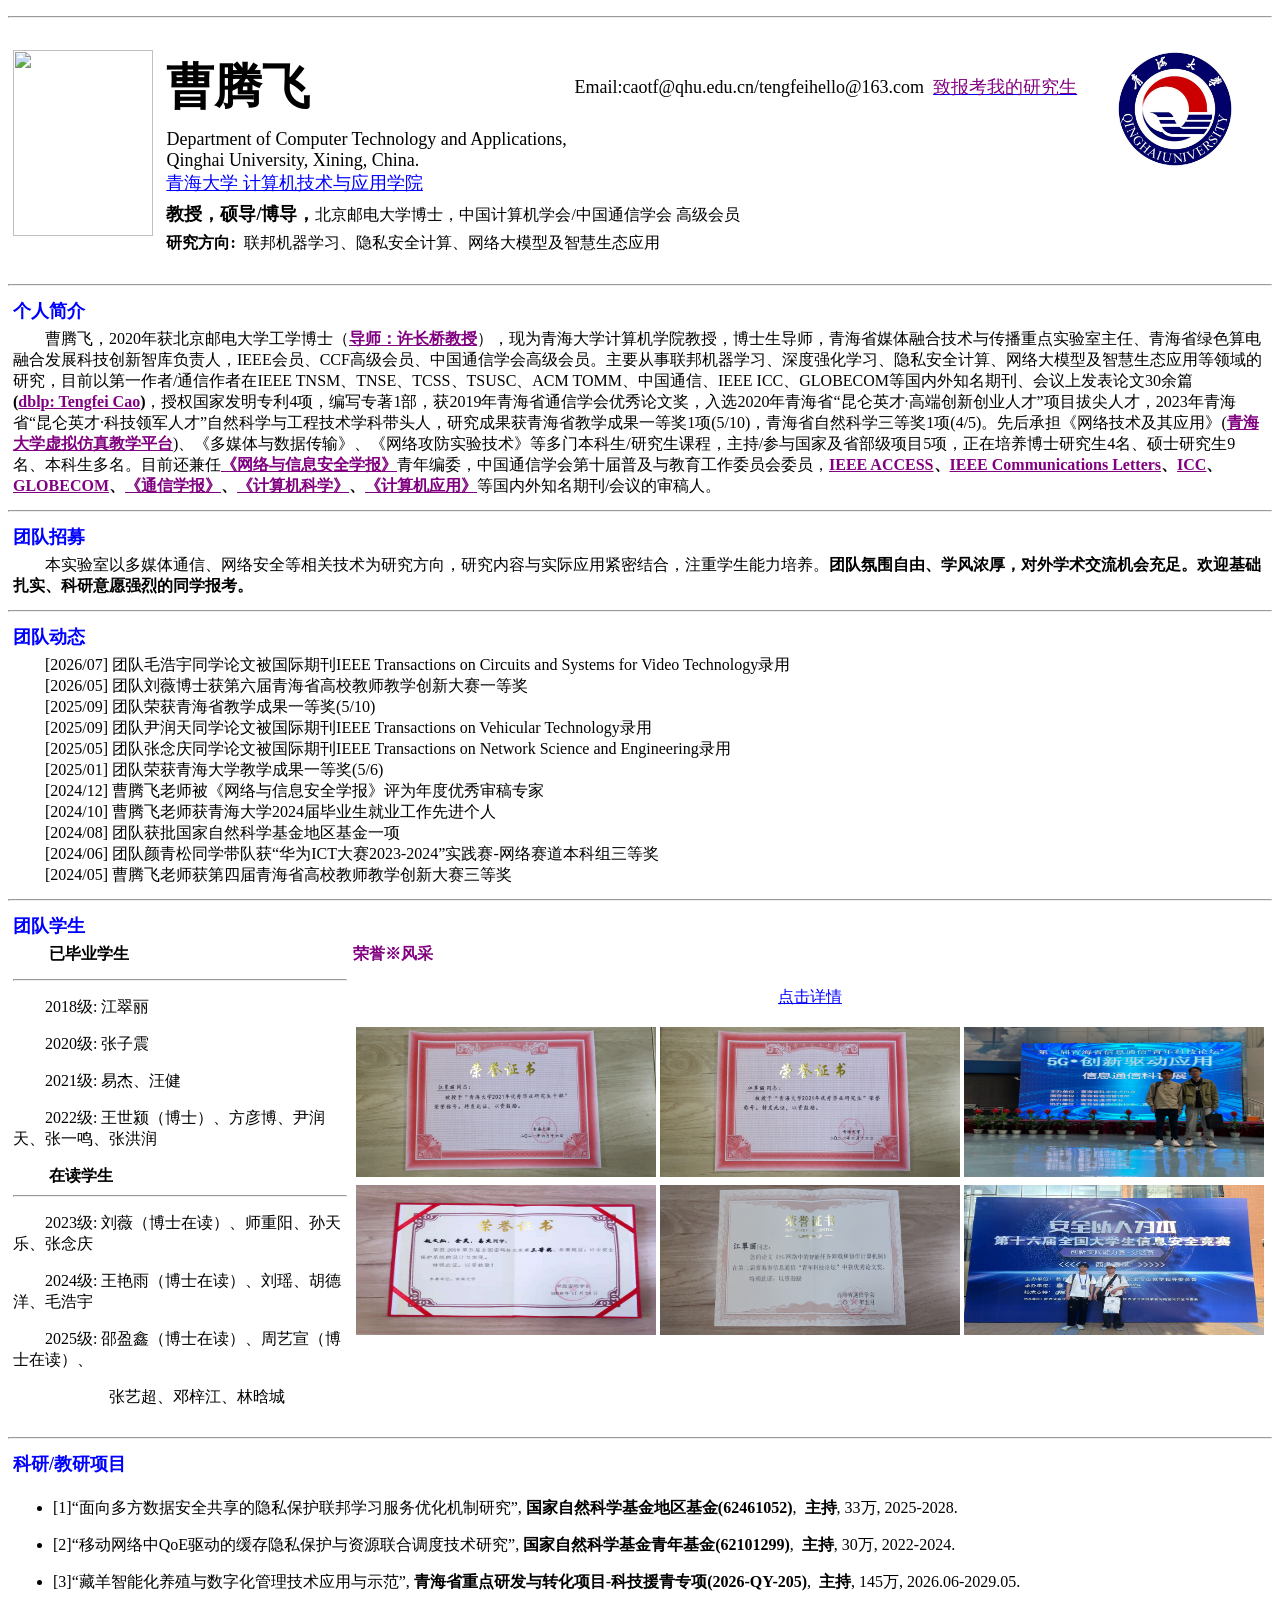
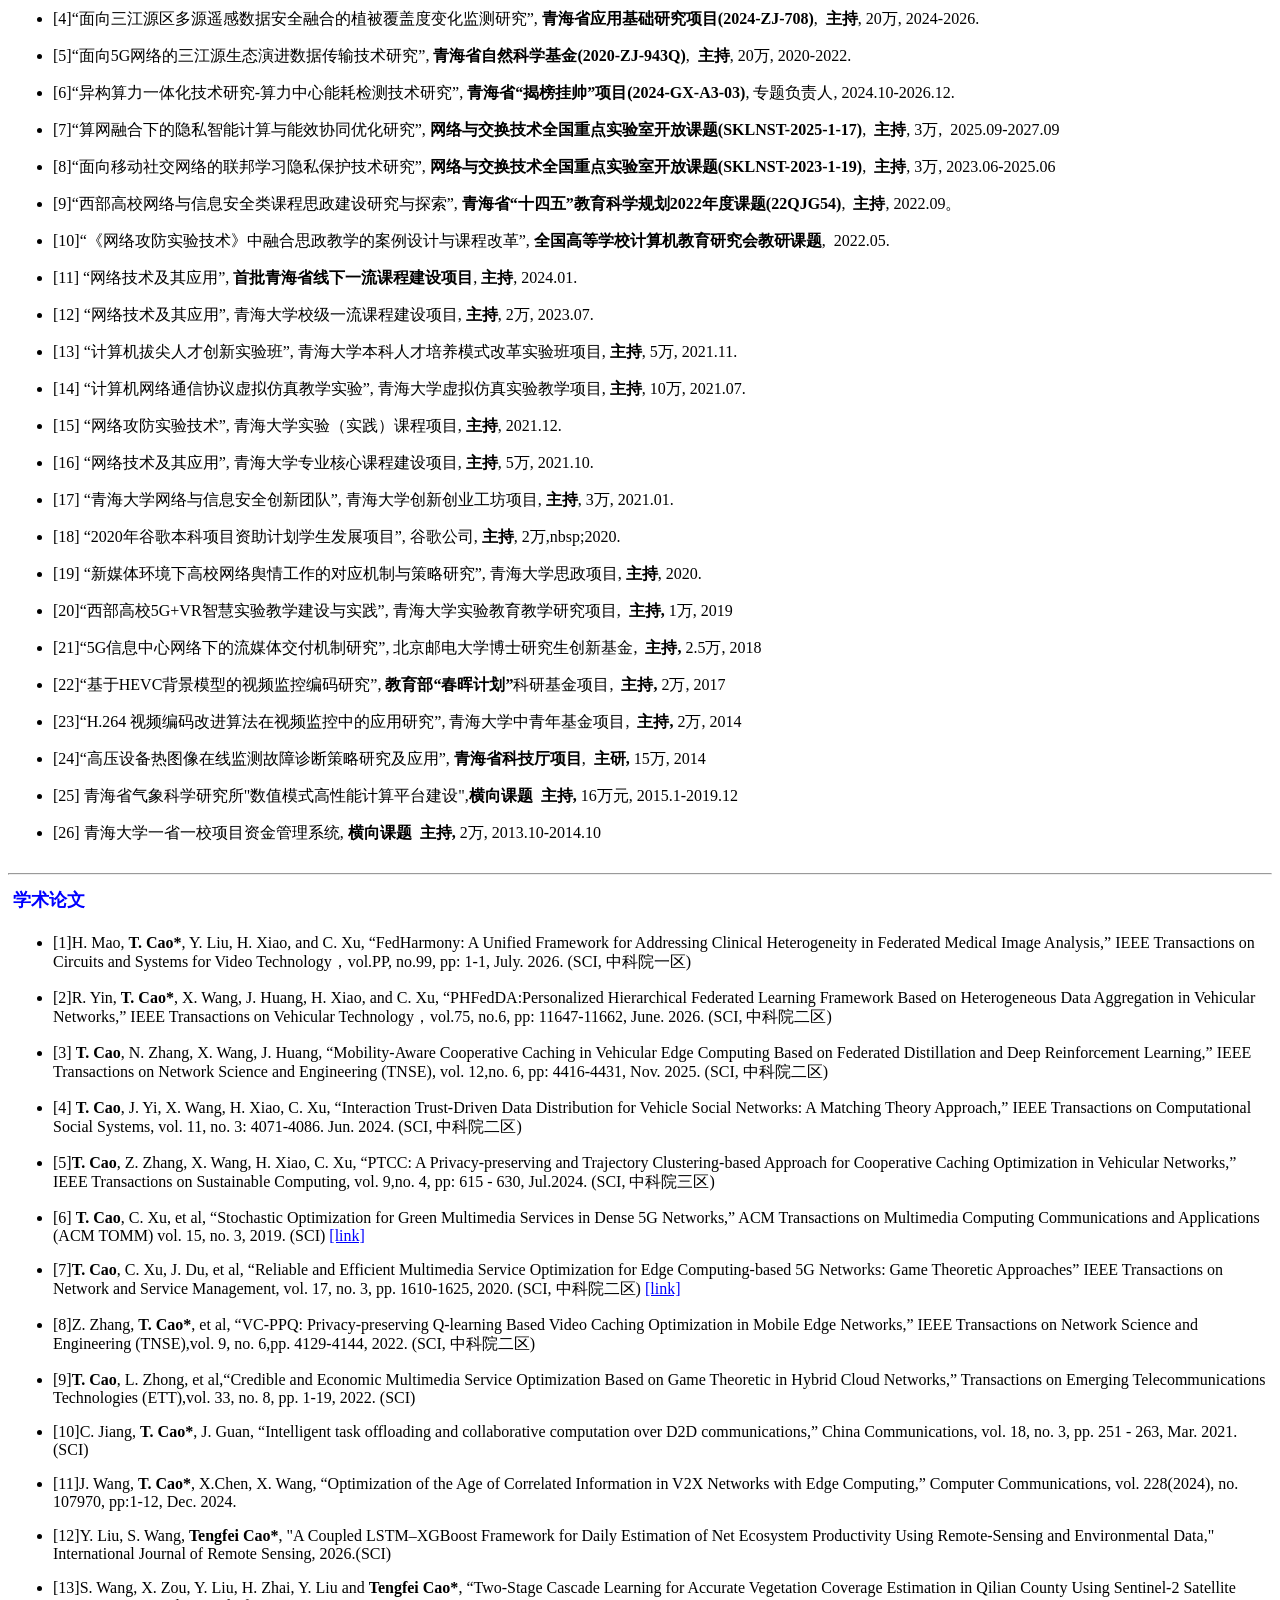
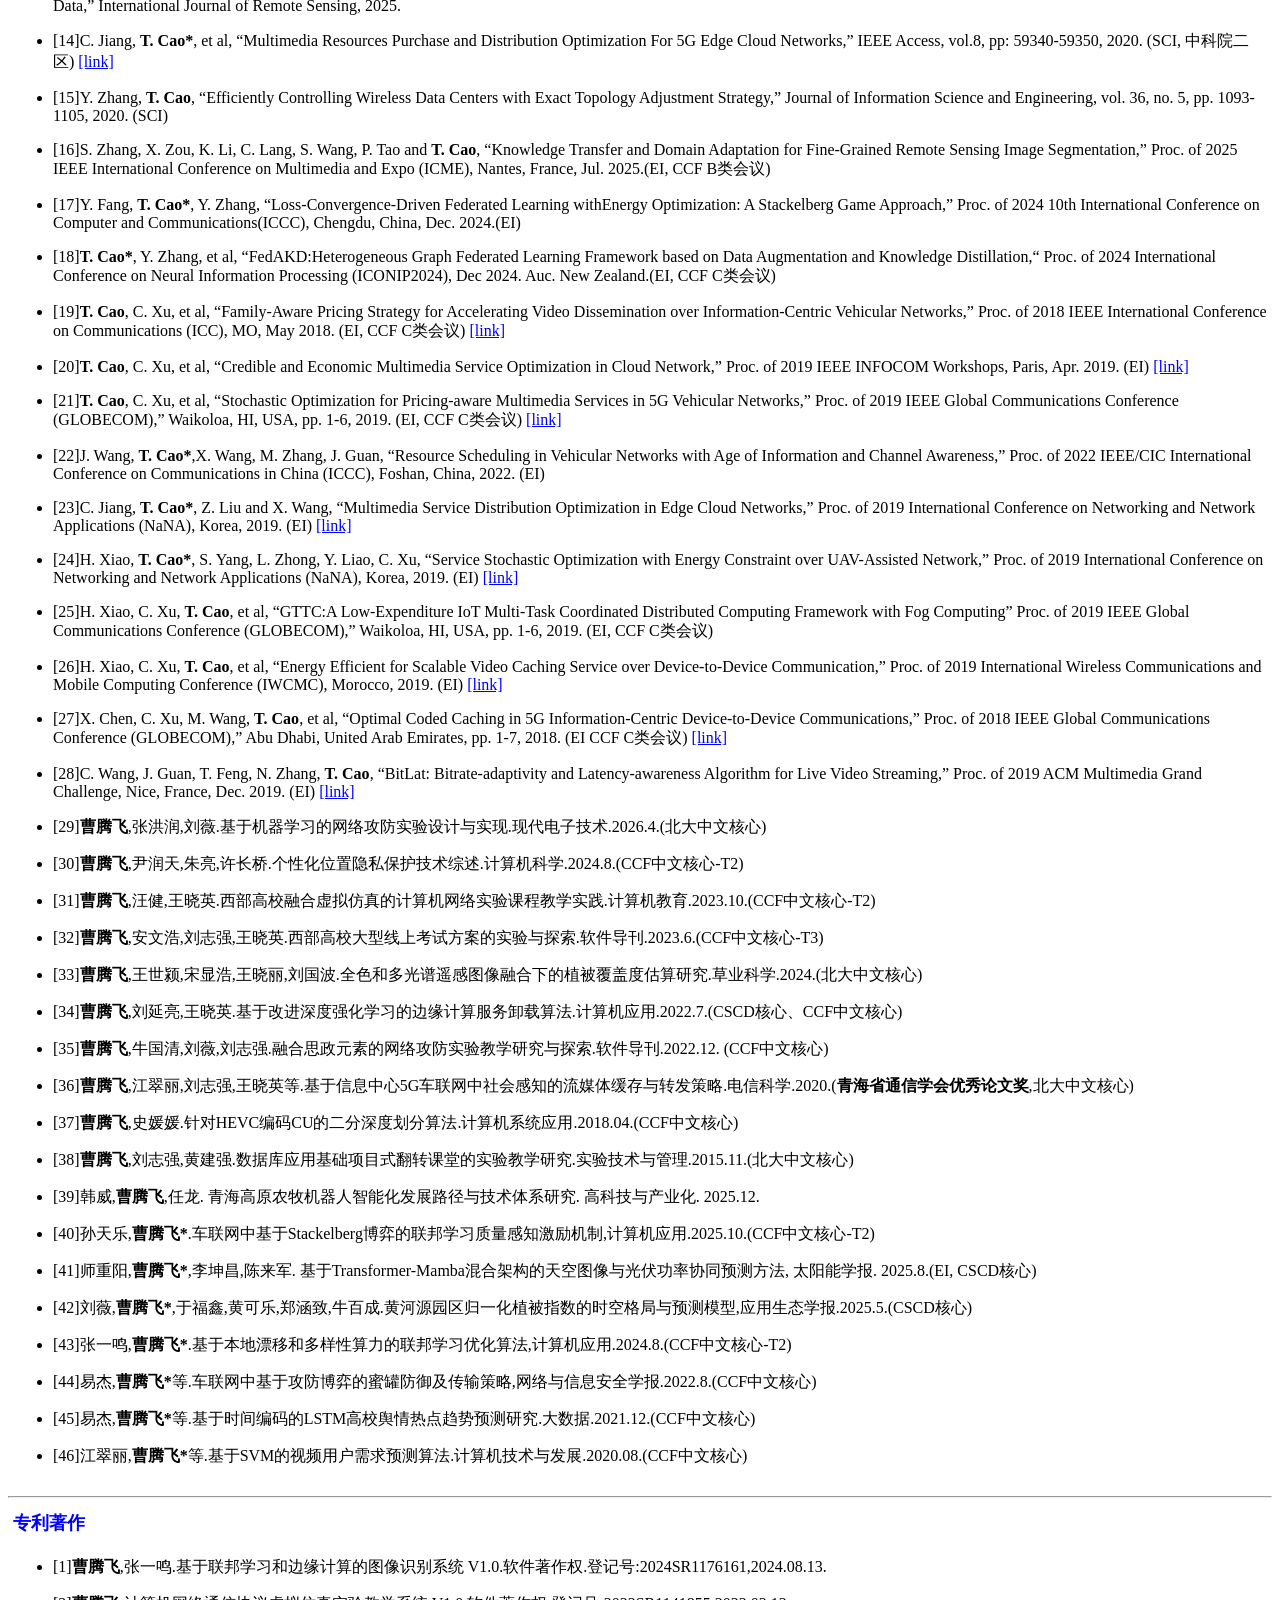
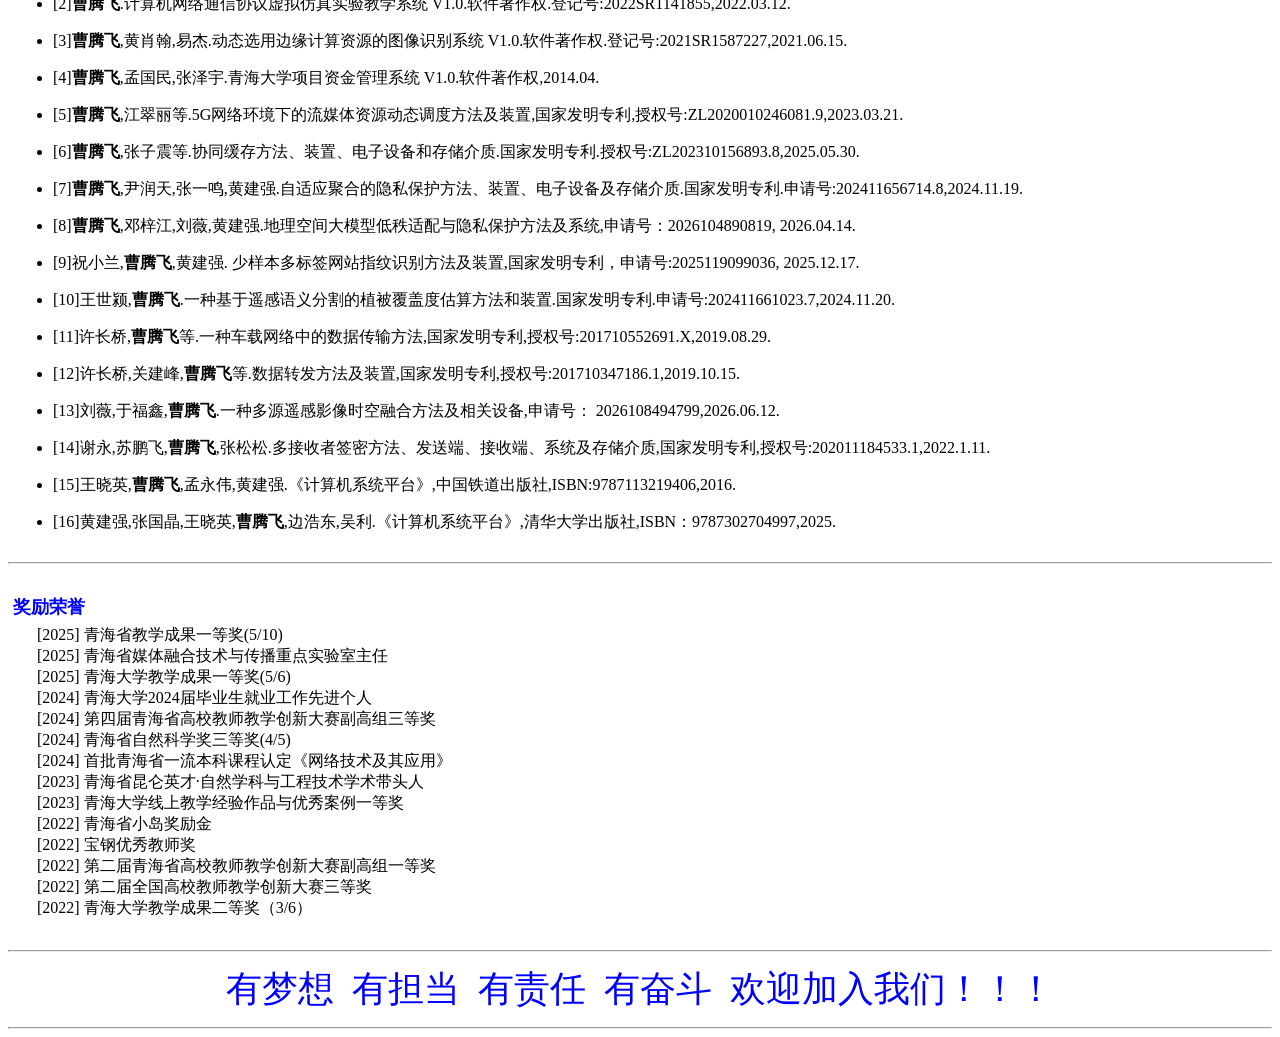
==== commit df482899: "Update index.html" ====
--- a/index.html
+++ b/index.html
@@ -435,7 +435,7 @@
 <li><p>[6]<b>曹腾飞</b>,张子震等.协同缓存方法、装置、电子设备和存储介质.国家发明专利.授权号:ZL202310156893.8,2025.05.30.</p></li>               
 
 <li><p>[7]<b>曹腾飞</b>,尹润天,张一鸣,黄建强.自适应聚合的隐私保护方法、装置、电子设备及存储介质.国家发明专利.申请号:202411656714.8,2024.11.19.</p></li>  
-<li><p>[8]<b>曹腾飞</b>,邓梓江刘薇,黄建强.地理空间大模型低秩适配与隐私保护方法及系统,申请号：2026104890819, 2026.04.14.</p></li>  
+<li><p>[8]<b>曹腾飞</b>,邓梓江,刘薇,黄建强.地理空间大模型低秩适配与隐私保护方法及系统,申请号：2026104890819, 2026.04.14.</p></li>  
 <li><p>[9]祝小兰,<b>曹腾飞</b>,黄建强. 少样本多标签网站指纹识别方法及装置,国家发明专利，申请号:2025119099036, 2025.12.17.</p></li>  
 <li><p>[10]王世颍,<b>曹腾飞</b>.一种基于遥感语义分割的植被覆盖度估算方法和装置.国家发明专利.申请号:202411661023.7,2024.11.20.</p></li>  
 
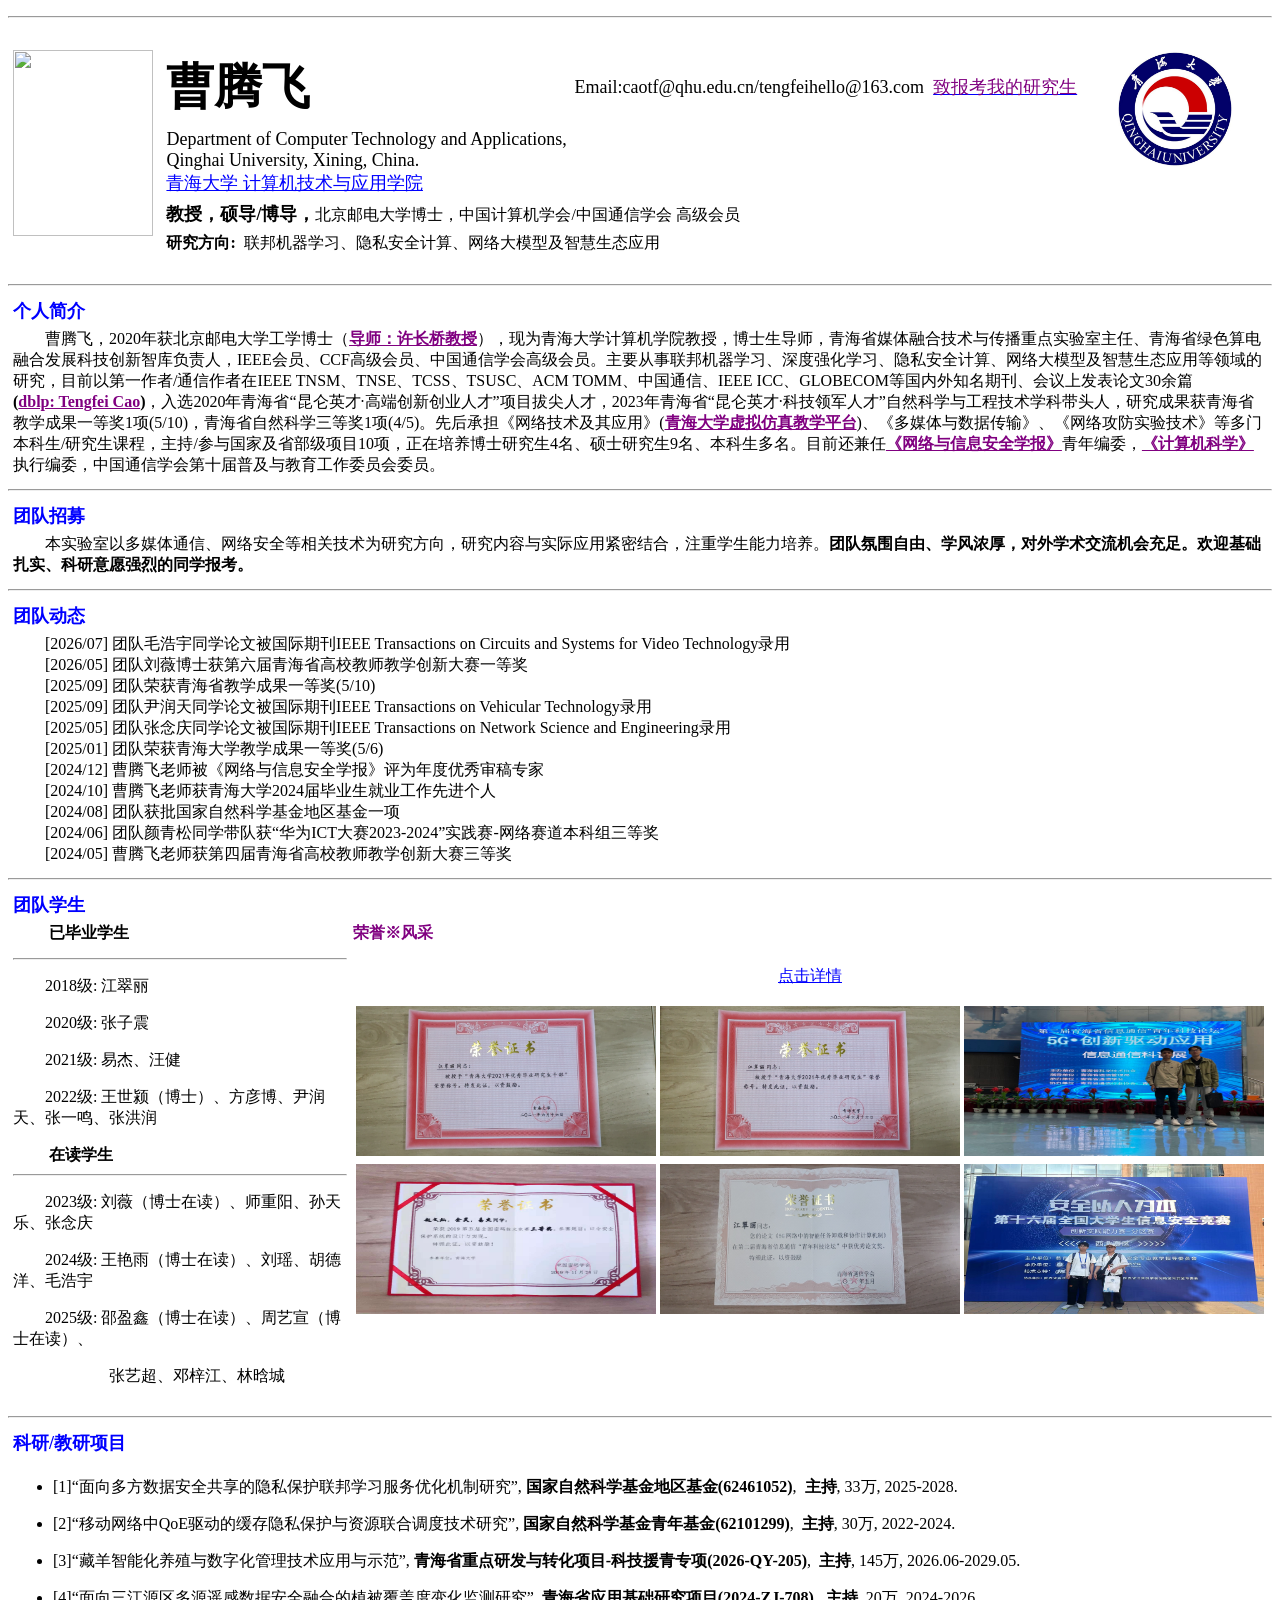
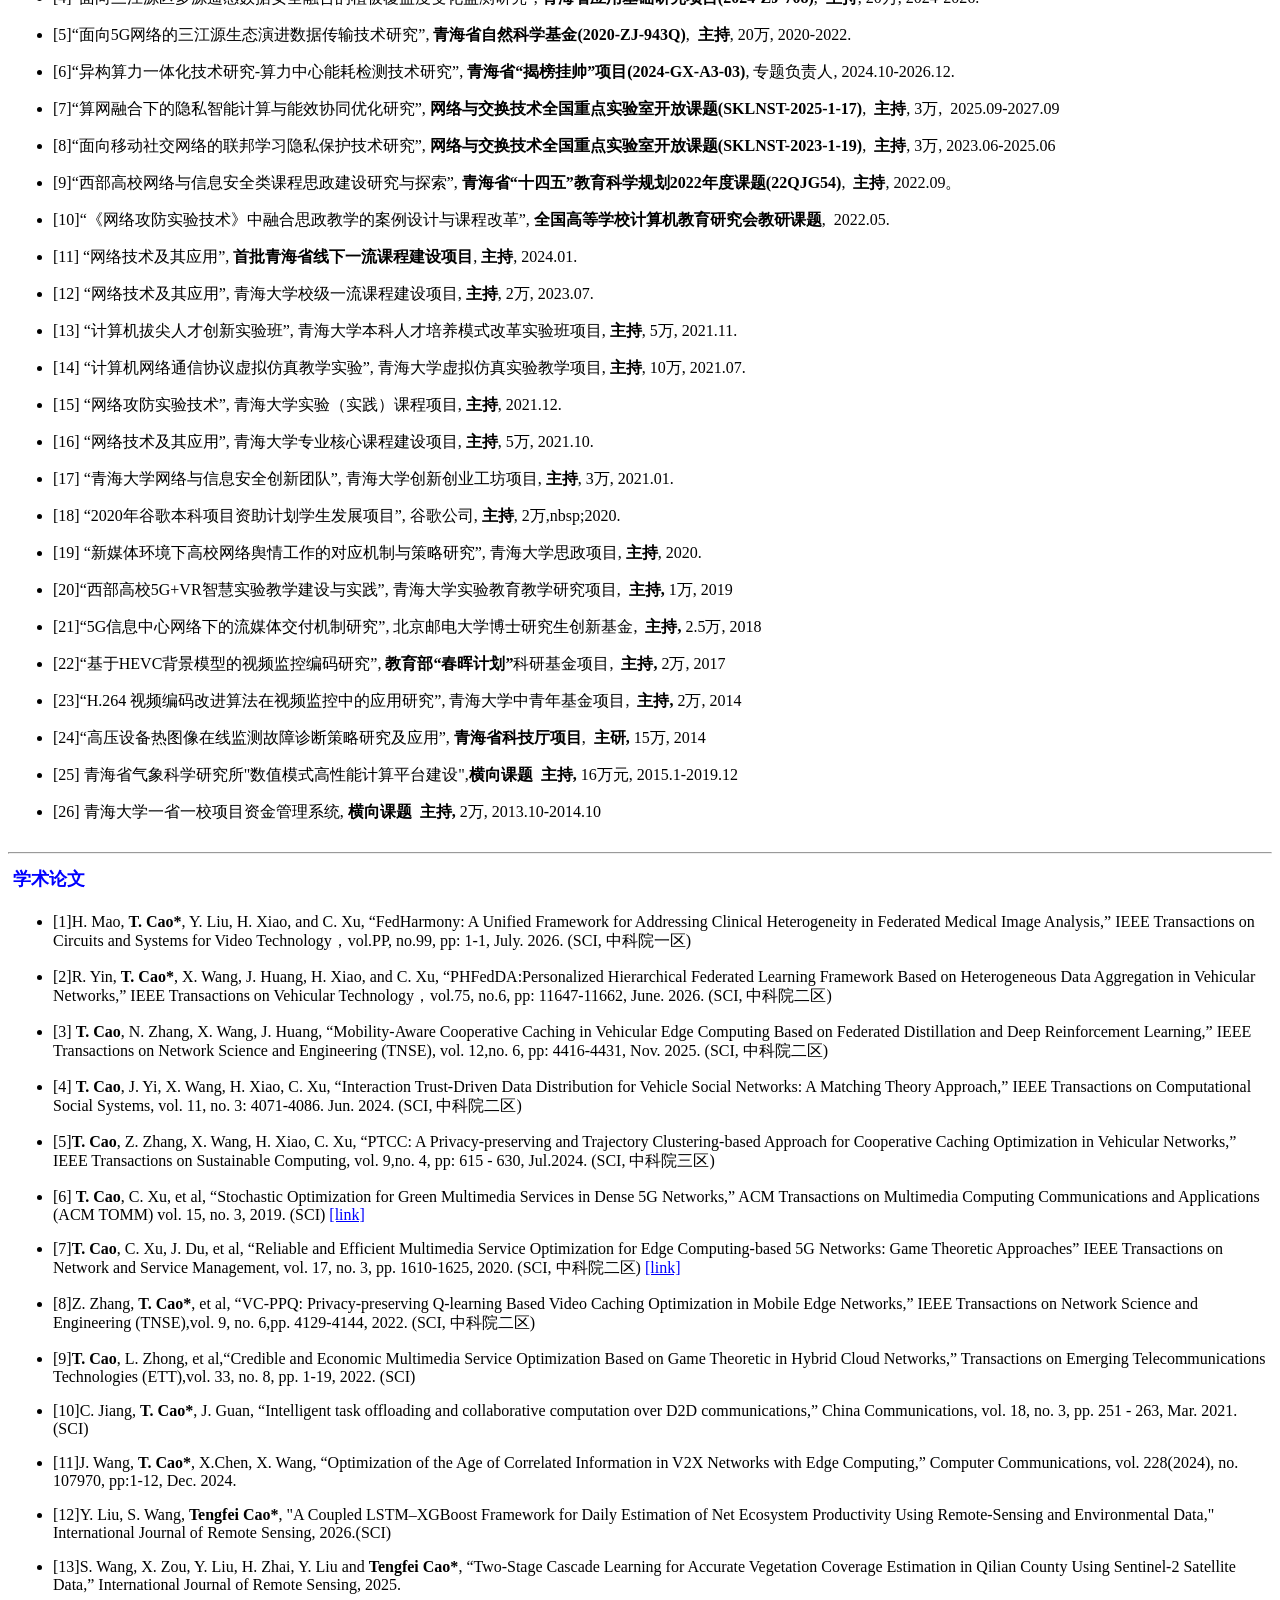
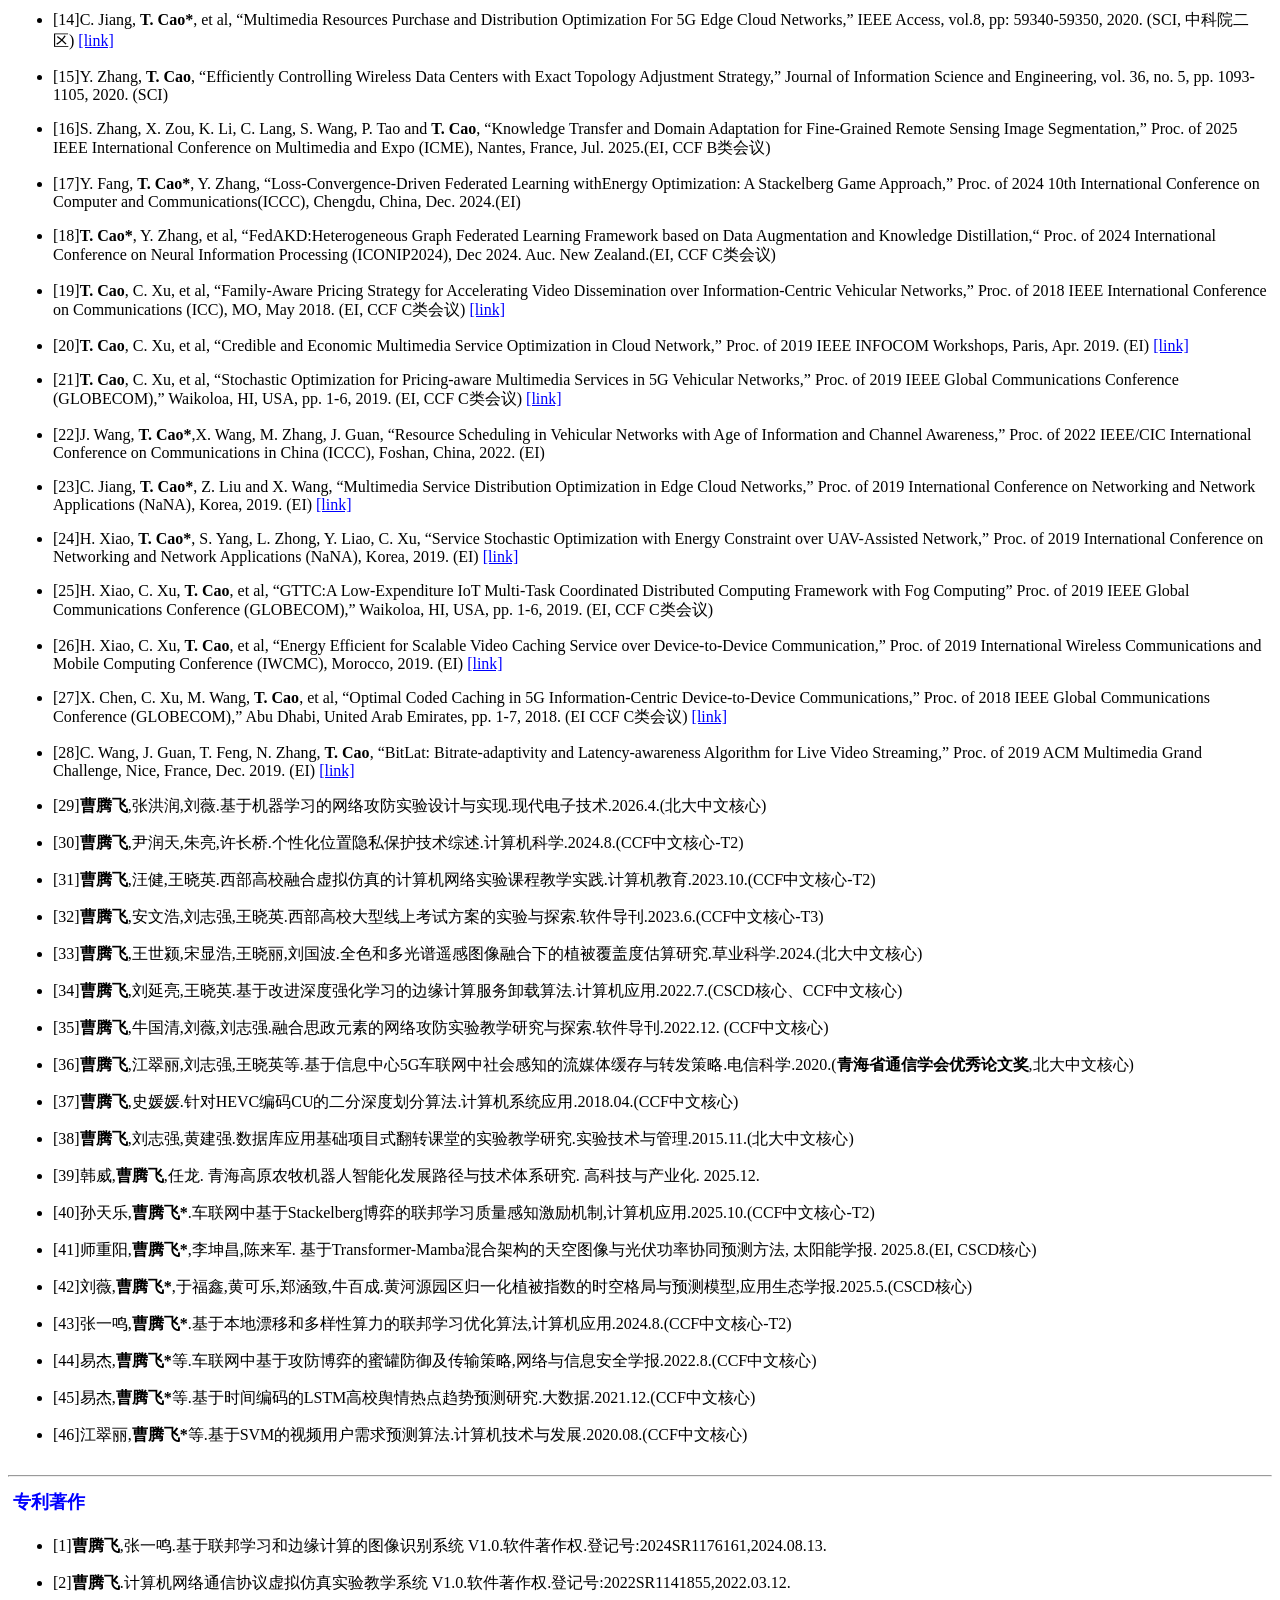
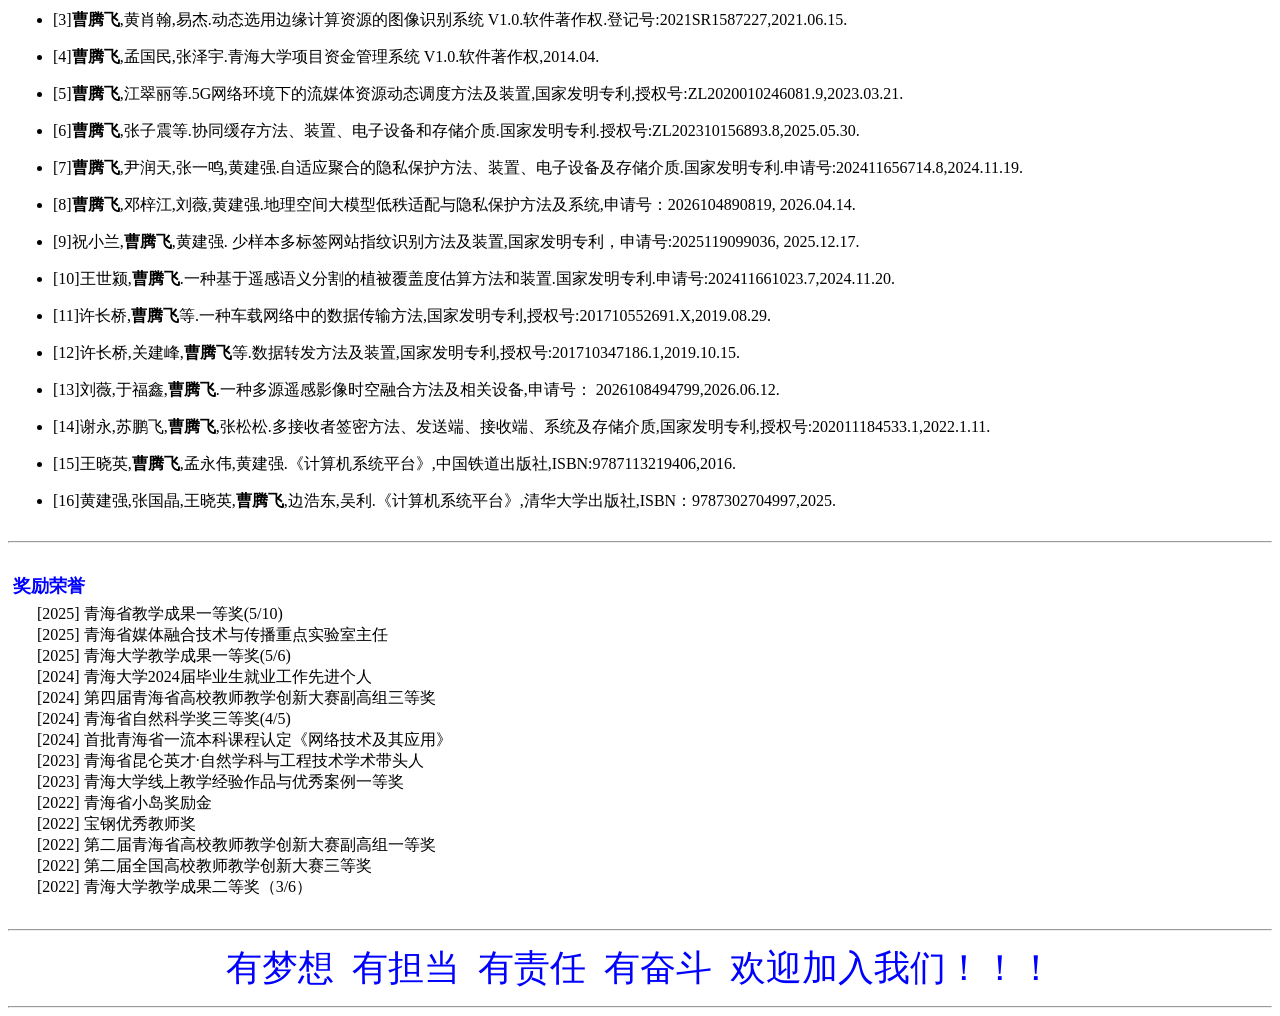
==== commit fda9bd10: "Update index.html" ====
--- a/index.html
+++ b/index.html
@@ -52,7 +52,7 @@
         <tr><td><font size="4" color="blue"><b>个人简介</b></font></td></tr>
         <tr>
             <td>
-            &nbsp;&nbsp;&nbsp;&nbsp;&nbsp;&nbsp;&nbsp;&nbsp;曹腾飞，2020年获北京邮电大学工学博士（<b><a href="https://teacher.bupt.edu.cn/cqxu/zh_CN/index.htm" target="_blank" style="color:purple;">导师：许长桥教授</a></b>），现为青海大学计算机学院教授，博士生导师，青海省媒体融合技术与传播重点实验室主任、青海省绿色算电融合发展科技创新智库负责人，IEEE会员、CCF高级会员、中国通信学会高级会员。主要从事联邦机器学习、深度强化学习、隐私安全计算、网络大模型及智慧生态应用等领域的研究，目前以第一作者/通信作者在IEEE TNSM、TNSE、TCSS、TSUSC、ACM TOMM、中国通信、IEEE ICC、GLOBECOM等国内外知名期刊、会议上发表论文30余篇<b>(<a href="https://dblp.uni-trier.de/pid/224/0908.html" target="_blank" style="color:purple;">dblp:&nbsp;Tengfei&nbsp;Cao</a>)</b>，授权国家发明专利4项，编写专著1部，获2019年青海省通信学会优秀论文奖，入选2020年青海省“昆仑英才·高端创新创业人才”项目拔尖人才，2023年青海省“昆仑英才·科技领军人才”自然科学与工程技术学科带头人，研究成果获青海省教学成果一等奖1项(5/10)，青海省自然科学三等奖1项(4/5)。先后承担《网络技术及其应用》(<b><a href="http://vrlab.qhu.edu.cn/qdfront/course?id=89" target="_blank" style="color:purple;">青海大学虚拟仿真教学平台</a></b>)、《多媒体与数据传输》、《网络攻防实验技术》等多门本科生/研究生课程，主持/参与国家及省部级项目5项，正在培养博士研究生4名、硕士研究生9名、本科生多名。目前还兼任<b><a href="http://www.infocomm-journal.com/cjnis/CN/2096-109X/home.shtml" target="_blank" style="color:purple;">《网络与信息安全学报》</a></b>青年编委，中国通信学会第十届普及与教育工作委员会委员，<b><a href="https://ieeeaccess.ieee.org/" target="_blank" style="color:purple;">IEEE ACCESS</a>、<a href="https://www.comsoc.org/publications/journals/ieee-comml" target="_blank" style="color:purple;">IEEE Communications Letters</a>、<a href="https://icc2022.ieee-icc.org/ " target="_blank" style="color:purple;">ICC</a>、<a href="http://dblp.uni-trier.de/db/conf/globecom/" target="_blank" style="color:purple;">GLOBECOM</a>、<a href="http://www.infocomm-journal.com/txxb/CN/1000-436X/home.shtml" target="_blank" style="color:purple;">《通信学报》</a>、<a href="http://www.jsjkx.com" target="_blank" style="color:purple;">《计算机科学》</a>、<a href="http://www.joca.cn/CN/volumn/home.shtml" target="_blank" style="color:purple;">《计算机应用》</a></b>等国内外知名期刊/会议的审稿人。
+            &nbsp;&nbsp;&nbsp;&nbsp;&nbsp;&nbsp;&nbsp;&nbsp;曹腾飞，2020年获北京邮电大学工学博士（<b><a href="https://teacher.bupt.edu.cn/cqxu/zh_CN/index.htm" target="_blank" style="color:purple;">导师：许长桥教授</a></b>），现为青海大学计算机学院教授，博士生导师，青海省媒体融合技术与传播重点实验室主任、青海省绿色算电融合发展科技创新智库负责人，IEEE会员、CCF高级会员、中国通信学会高级会员。主要从事联邦机器学习、深度强化学习、隐私安全计算、网络大模型及智慧生态应用等领域的研究，目前以第一作者/通信作者在IEEE TNSM、TNSE、TCSS、TSUSC、ACM TOMM、中国通信、IEEE ICC、GLOBECOM等国内外知名期刊、会议上发表论文30余篇<b>(<a href="https://dblp.uni-trier.de/pid/224/0908.html" target="_blank" style="color:purple;">dblp:&nbsp;Tengfei&nbsp;Cao</a>)</b>，入选2020年青海省“昆仑英才·高端创新创业人才”项目拔尖人才，2023年青海省“昆仑英才·科技领军人才”自然科学与工程技术学科带头人，研究成果获青海省教学成果一等奖1项(5/10)，青海省自然科学三等奖1项(4/5)。先后承担《网络技术及其应用》(<b><a href="http://vrlab.qhu.edu.cn/qdfront/course?id=89" target="_blank" style="color:purple;">青海大学虚拟仿真教学平台</a></b>)、《多媒体与数据传输》、《网络攻防实验技术》等多门本科生/研究生课程，主持/参与国家及省部级项目10项，正在培养博士研究生4名、硕士研究生9名、本科生多名。目前还兼任<b><a href="http://www.infocomm-journal.com/cjnis/CN/2096-109X/home.shtml" target="_blank" style="color:purple;">《网络与信息安全学报》</a></b>青年编委，<b><a href="http://www.jsjkx.com" target="_blank" style="color:purple;">《计算机科学》</a></b>执行编委，中国通信学会第十届普及与教育工作委员会委员。
             </td>
         </tr>
 </tbody></table>
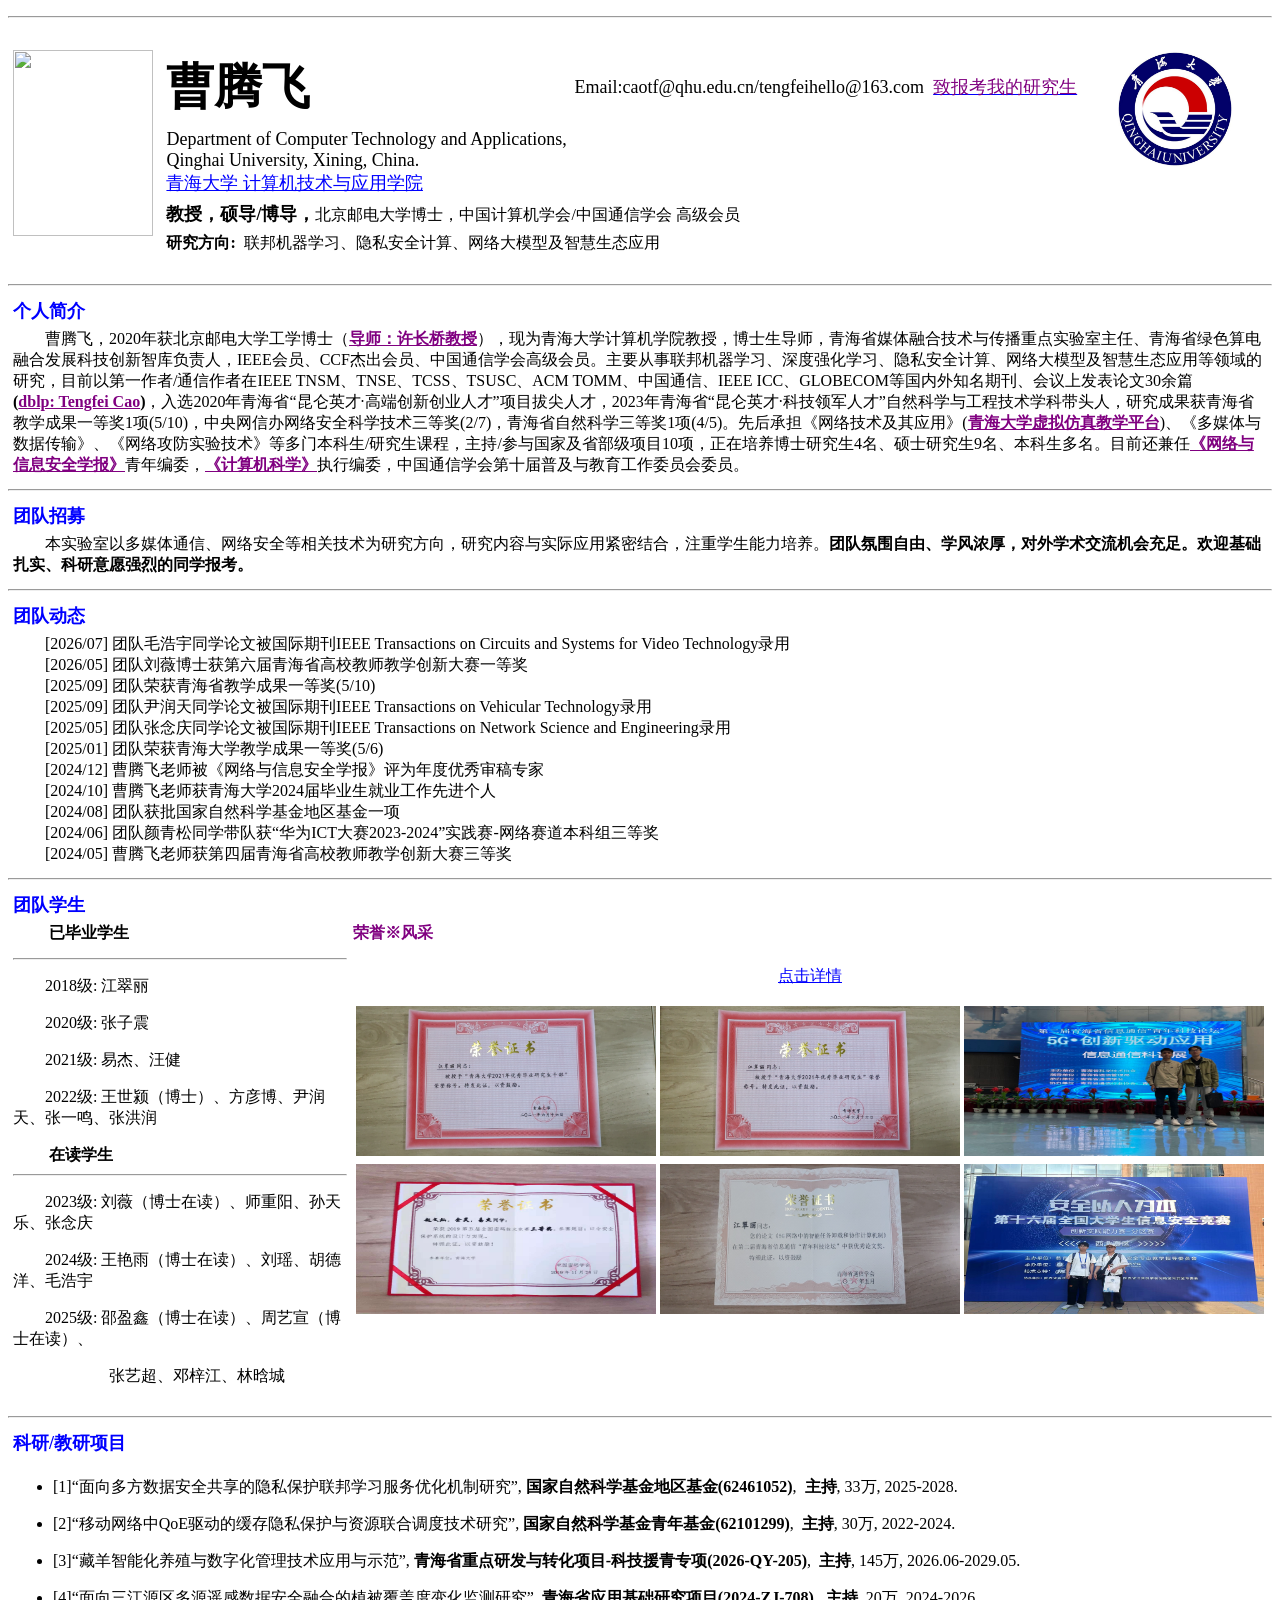
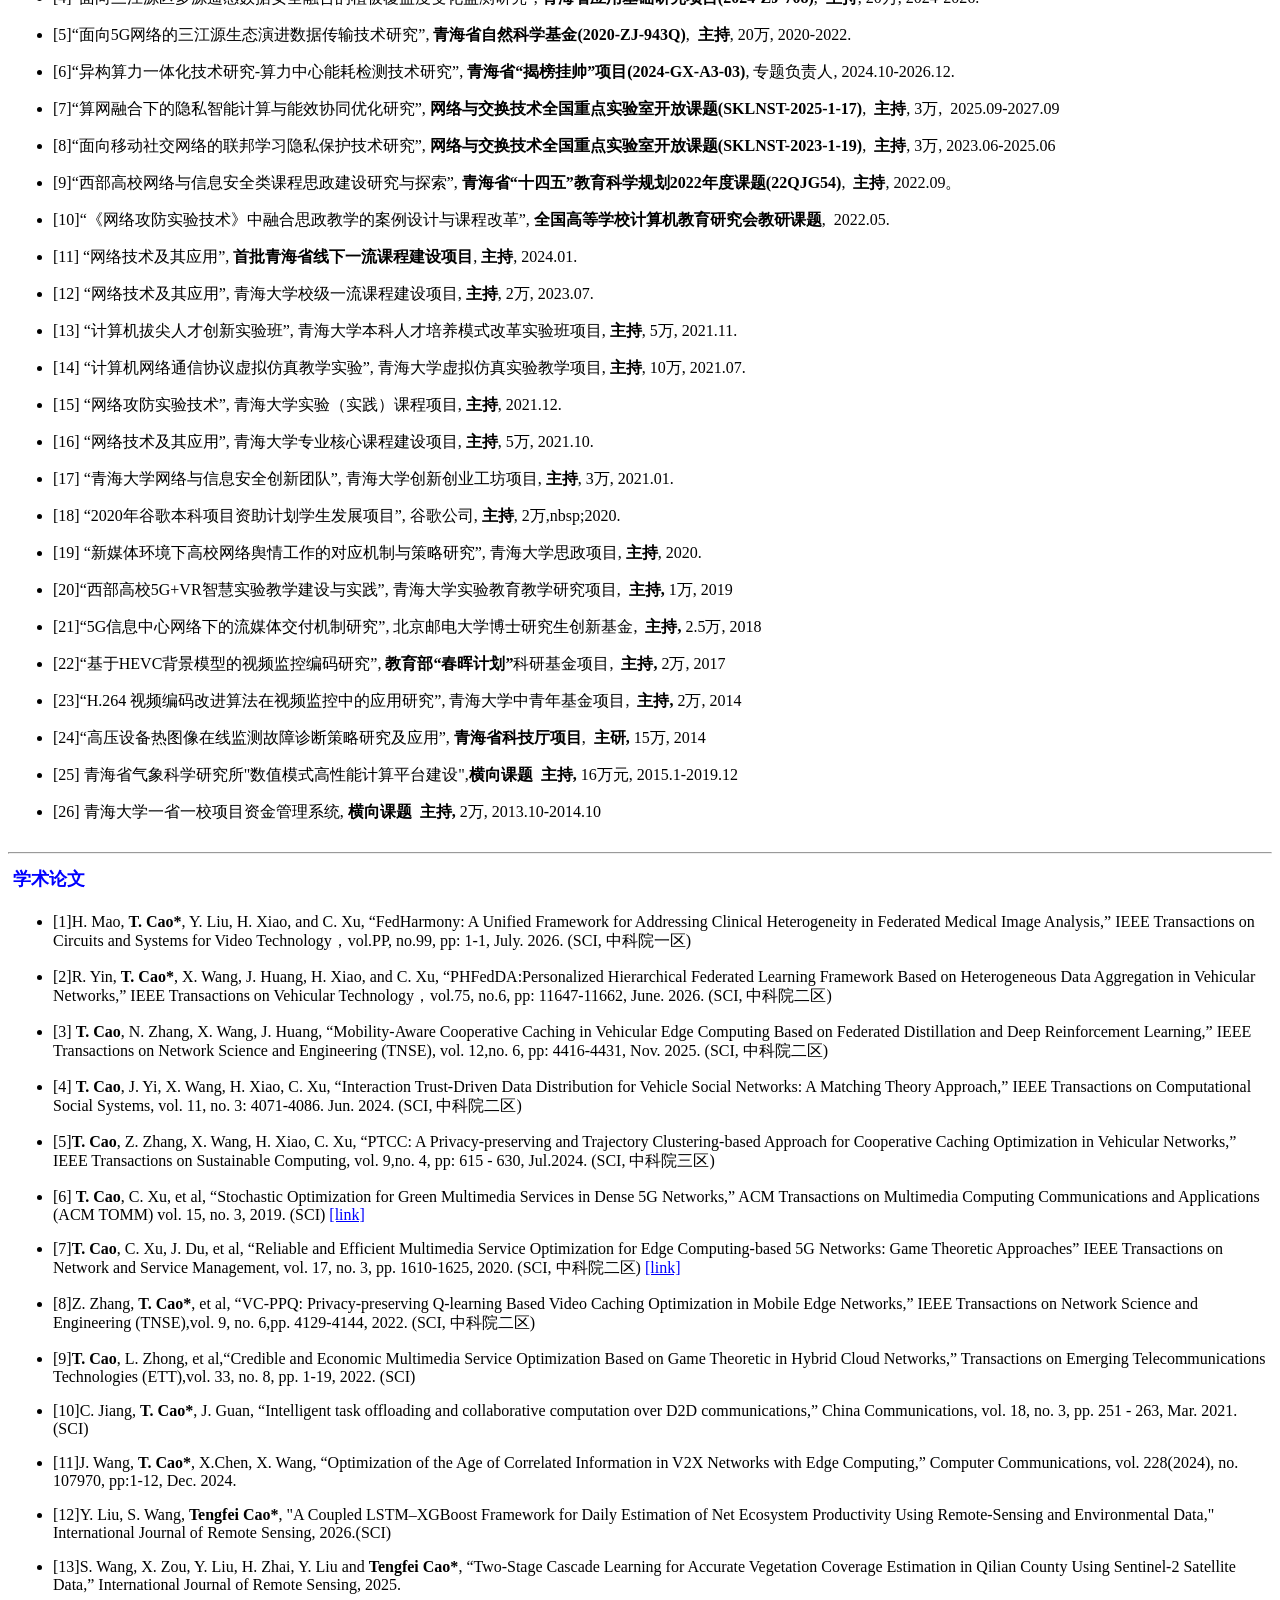
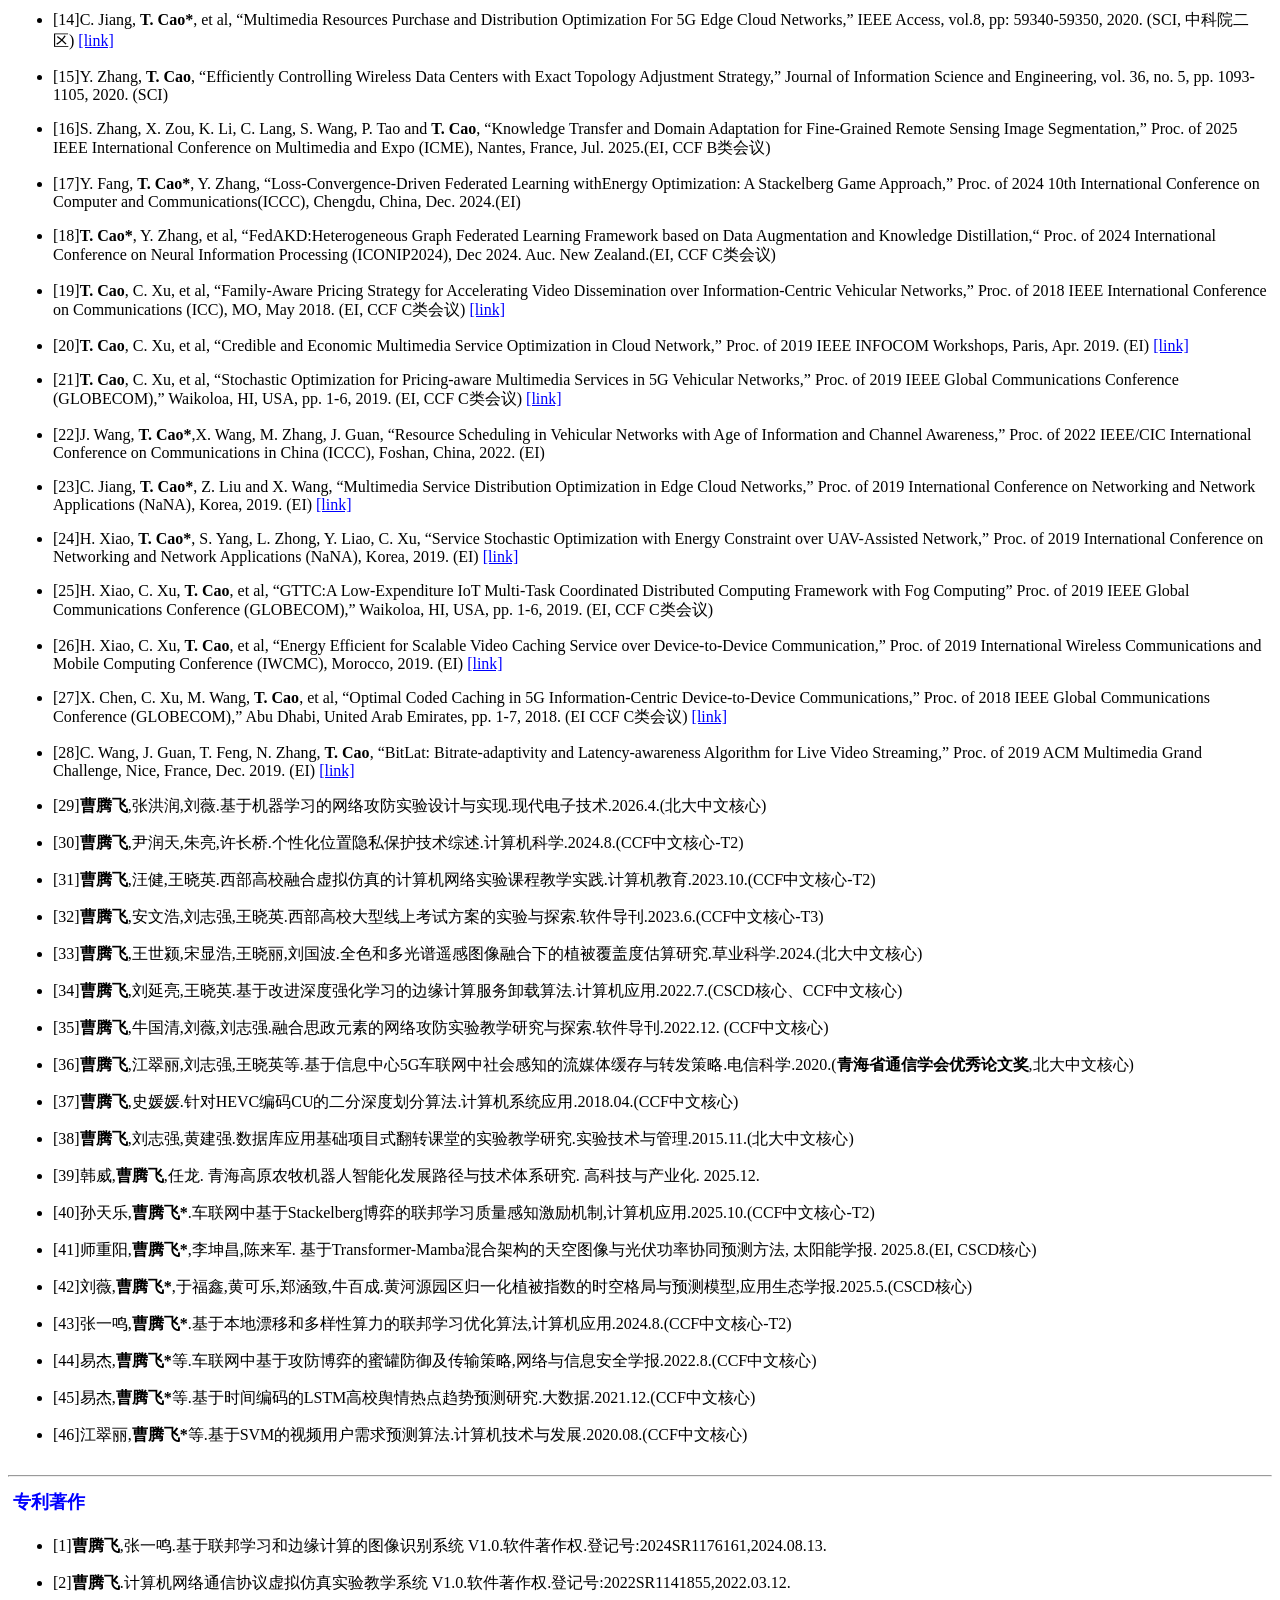
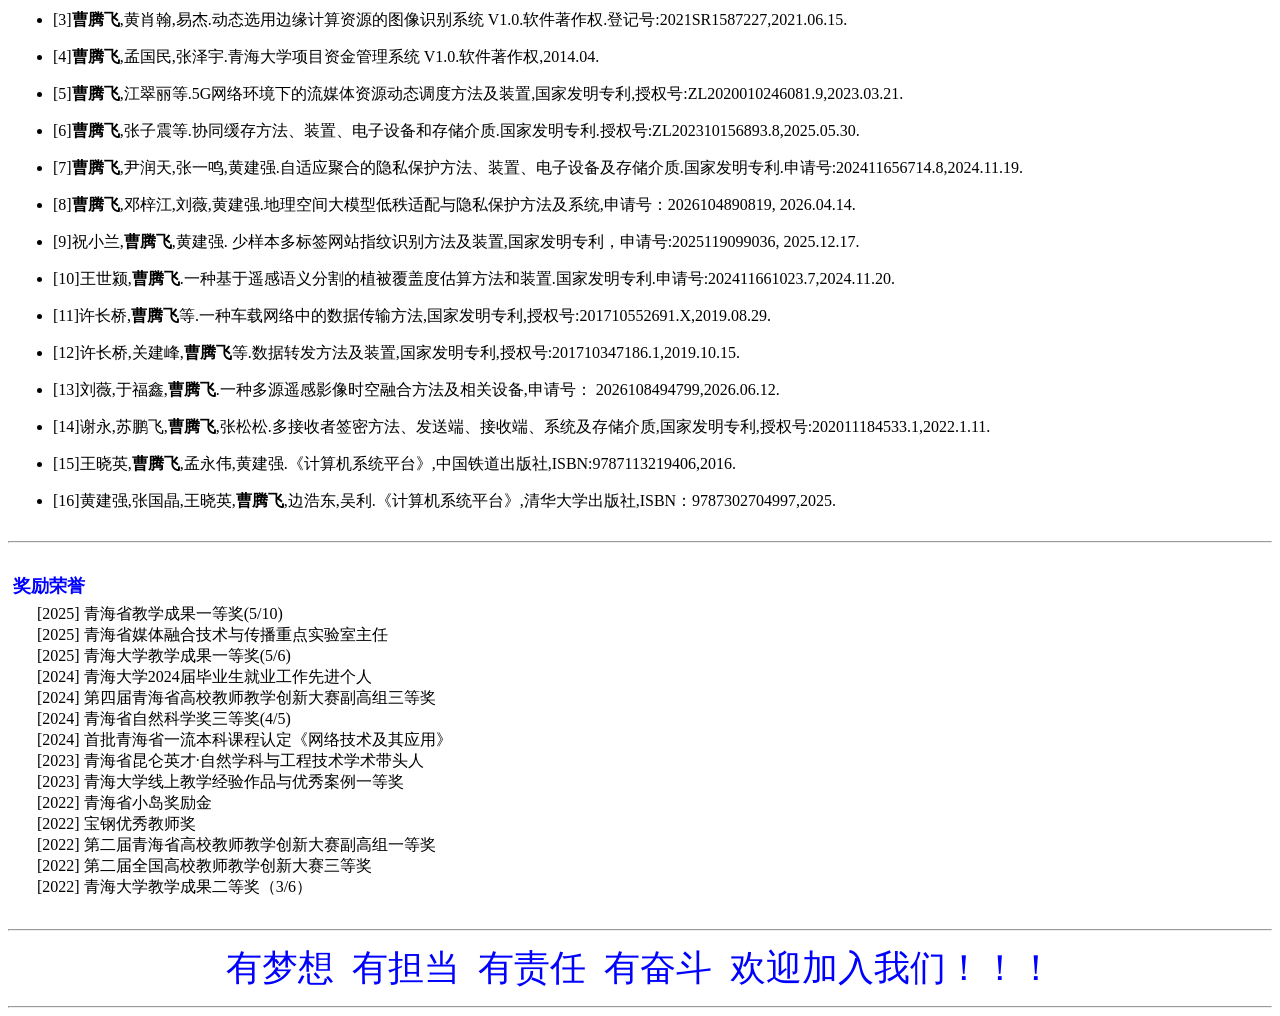
==== commit 0134905f: "Update index.html" ====
--- a/index.html
+++ b/index.html
@@ -52,7 +52,7 @@
         <tr><td><font size="4" color="blue"><b>个人简介</b></font></td></tr>
         <tr>
             <td>
-            &nbsp;&nbsp;&nbsp;&nbsp;&nbsp;&nbsp;&nbsp;&nbsp;曹腾飞，2020年获北京邮电大学工学博士（<b><a href="https://teacher.bupt.edu.cn/cqxu/zh_CN/index.htm" target="_blank" style="color:purple;">导师：许长桥教授</a></b>），现为青海大学计算机学院教授，博士生导师，青海省媒体融合技术与传播重点实验室主任、青海省绿色算电融合发展科技创新智库负责人，IEEE会员、CCF高级会员、中国通信学会高级会员。主要从事联邦机器学习、深度强化学习、隐私安全计算、网络大模型及智慧生态应用等领域的研究，目前以第一作者/通信作者在IEEE TNSM、TNSE、TCSS、TSUSC、ACM TOMM、中国通信、IEEE ICC、GLOBECOM等国内外知名期刊、会议上发表论文30余篇<b>(<a href="https://dblp.uni-trier.de/pid/224/0908.html" target="_blank" style="color:purple;">dblp:&nbsp;Tengfei&nbsp;Cao</a>)</b>，入选2020年青海省“昆仑英才·高端创新创业人才”项目拔尖人才，2023年青海省“昆仑英才·科技领军人才”自然科学与工程技术学科带头人，研究成果获青海省教学成果一等奖1项(5/10)，青海省自然科学三等奖1项(4/5)。先后承担《网络技术及其应用》(<b><a href="http://vrlab.qhu.edu.cn/qdfront/course?id=89" target="_blank" style="color:purple;">青海大学虚拟仿真教学平台</a></b>)、《多媒体与数据传输》、《网络攻防实验技术》等多门本科生/研究生课程，主持/参与国家及省部级项目10项，正在培养博士研究生4名、硕士研究生9名、本科生多名。目前还兼任<b><a href="http://www.infocomm-journal.com/cjnis/CN/2096-109X/home.shtml" target="_blank" style="color:purple;">《网络与信息安全学报》</a></b>青年编委，<b><a href="http://www.jsjkx.com" target="_blank" style="color:purple;">《计算机科学》</a></b>执行编委，中国通信学会第十届普及与教育工作委员会委员。
+            &nbsp;&nbsp;&nbsp;&nbsp;&nbsp;&nbsp;&nbsp;&nbsp;曹腾飞，2020年获北京邮电大学工学博士（<b><a href="https://teacher.bupt.edu.cn/cqxu/zh_CN/index.htm" target="_blank" style="color:purple;">导师：许长桥教授</a></b>），现为青海大学计算机学院教授，博士生导师，青海省媒体融合技术与传播重点实验室主任、青海省绿色算电融合发展科技创新智库负责人，IEEE会员、CCF杰出会员、中国通信学会高级会员。主要从事联邦机器学习、深度强化学习、隐私安全计算、网络大模型及智慧生态应用等领域的研究，目前以第一作者/通信作者在IEEE TNSM、TNSE、TCSS、TSUSC、ACM TOMM、中国通信、IEEE ICC、GLOBECOM等国内外知名期刊、会议上发表论文30余篇<b>(<a href="https://dblp.uni-trier.de/pid/224/0908.html" target="_blank" style="color:purple;">dblp:&nbsp;Tengfei&nbsp;Cao</a>)</b>，入选2020年青海省“昆仑英才·高端创新创业人才”项目拔尖人才，2023年青海省“昆仑英才·科技领军人才”自然科学与工程技术学科带头人，研究成果获青海省教学成果一等奖1项(5/10)，中央网信办网络安全科学技术三等奖(2/7)，青海省自然科学三等奖1项(4/5)。先后承担《网络技术及其应用》(<b><a href="http://vrlab.qhu.edu.cn/qdfront/course?id=89" target="_blank" style="color:purple;">青海大学虚拟仿真教学平台</a></b>)、《多媒体与数据传输》、《网络攻防实验技术》等多门本科生/研究生课程，主持/参与国家及省部级项目10项，正在培养博士研究生4名、硕士研究生9名、本科生多名。目前还兼任<b><a href="http://www.infocomm-journal.com/cjnis/CN/2096-109X/home.shtml" target="_blank" style="color:purple;">《网络与信息安全学报》</a></b>青年编委，<b><a href="http://www.jsjkx.com" target="_blank" style="color:purple;">《计算机科学》</a></b>执行编委，中国通信学会第十届普及与教育工作委员会委员。
             </td>
         </tr>
 </tbody></table>
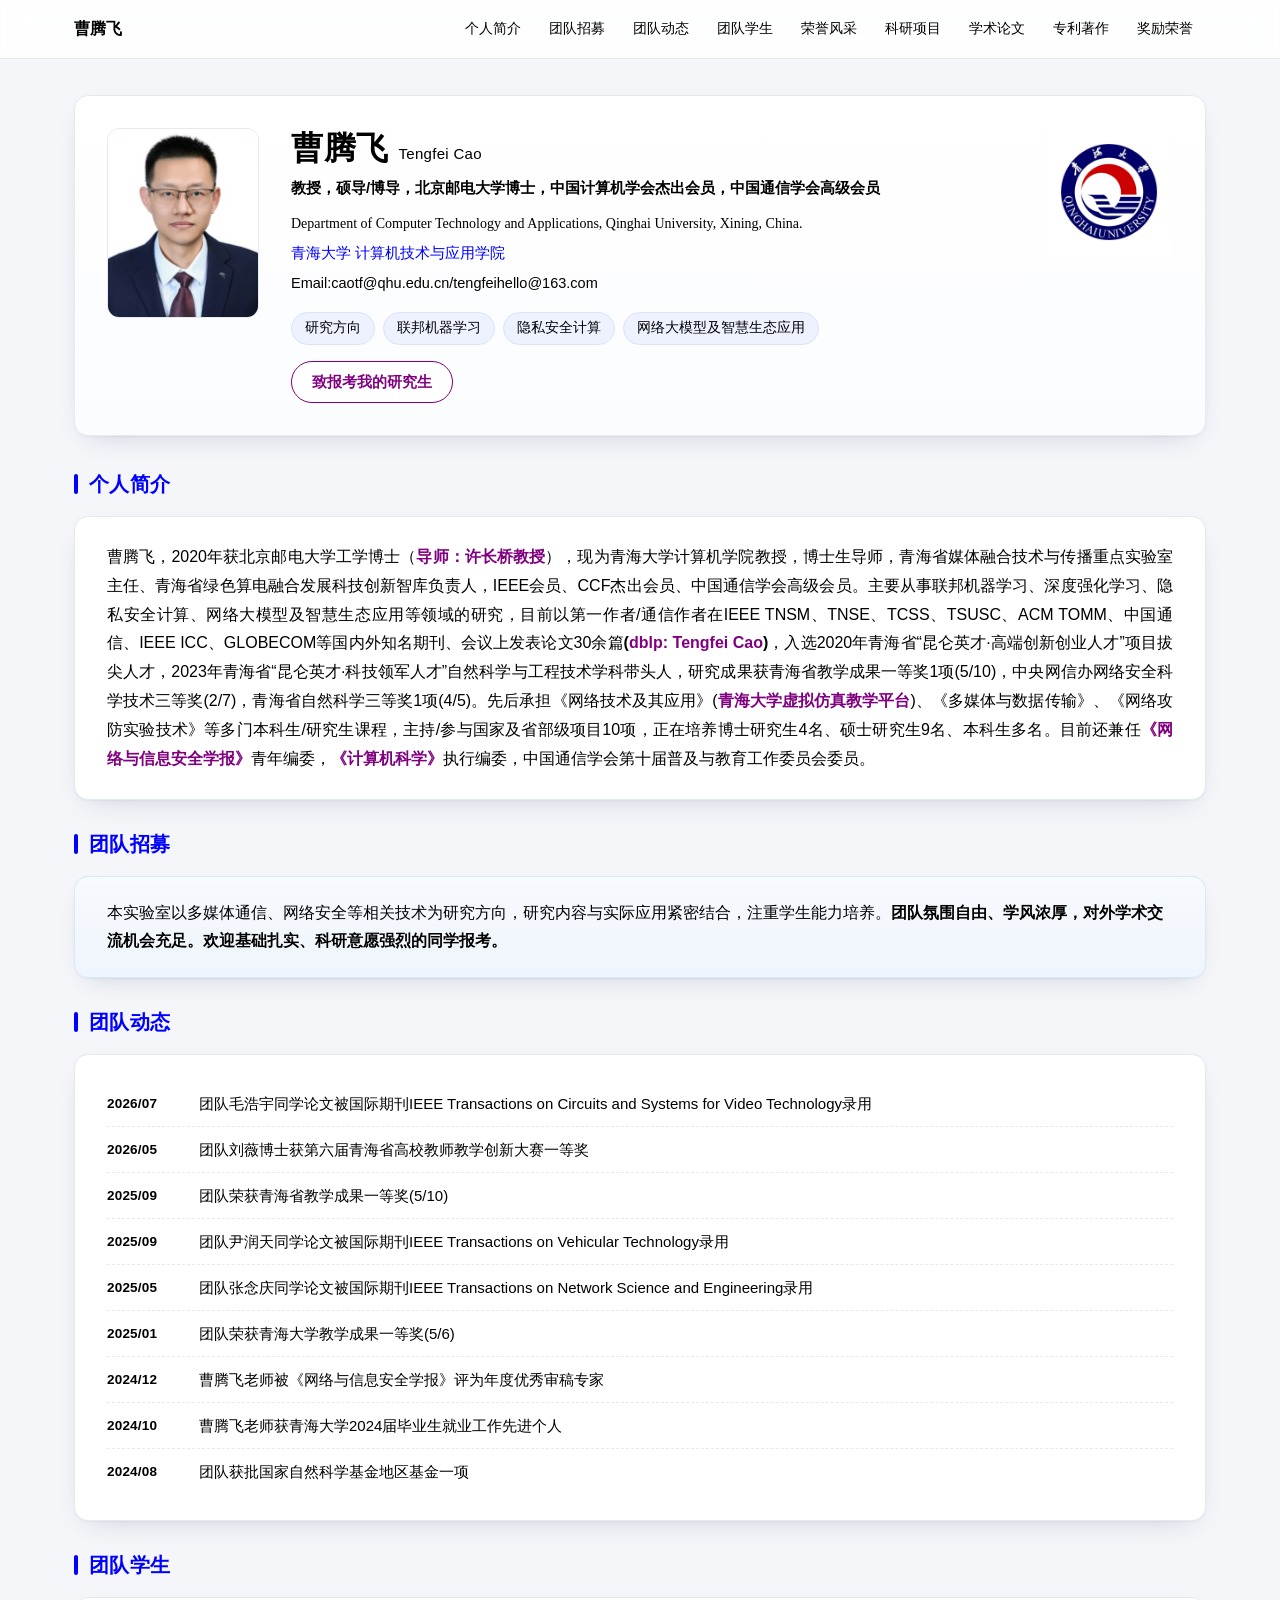
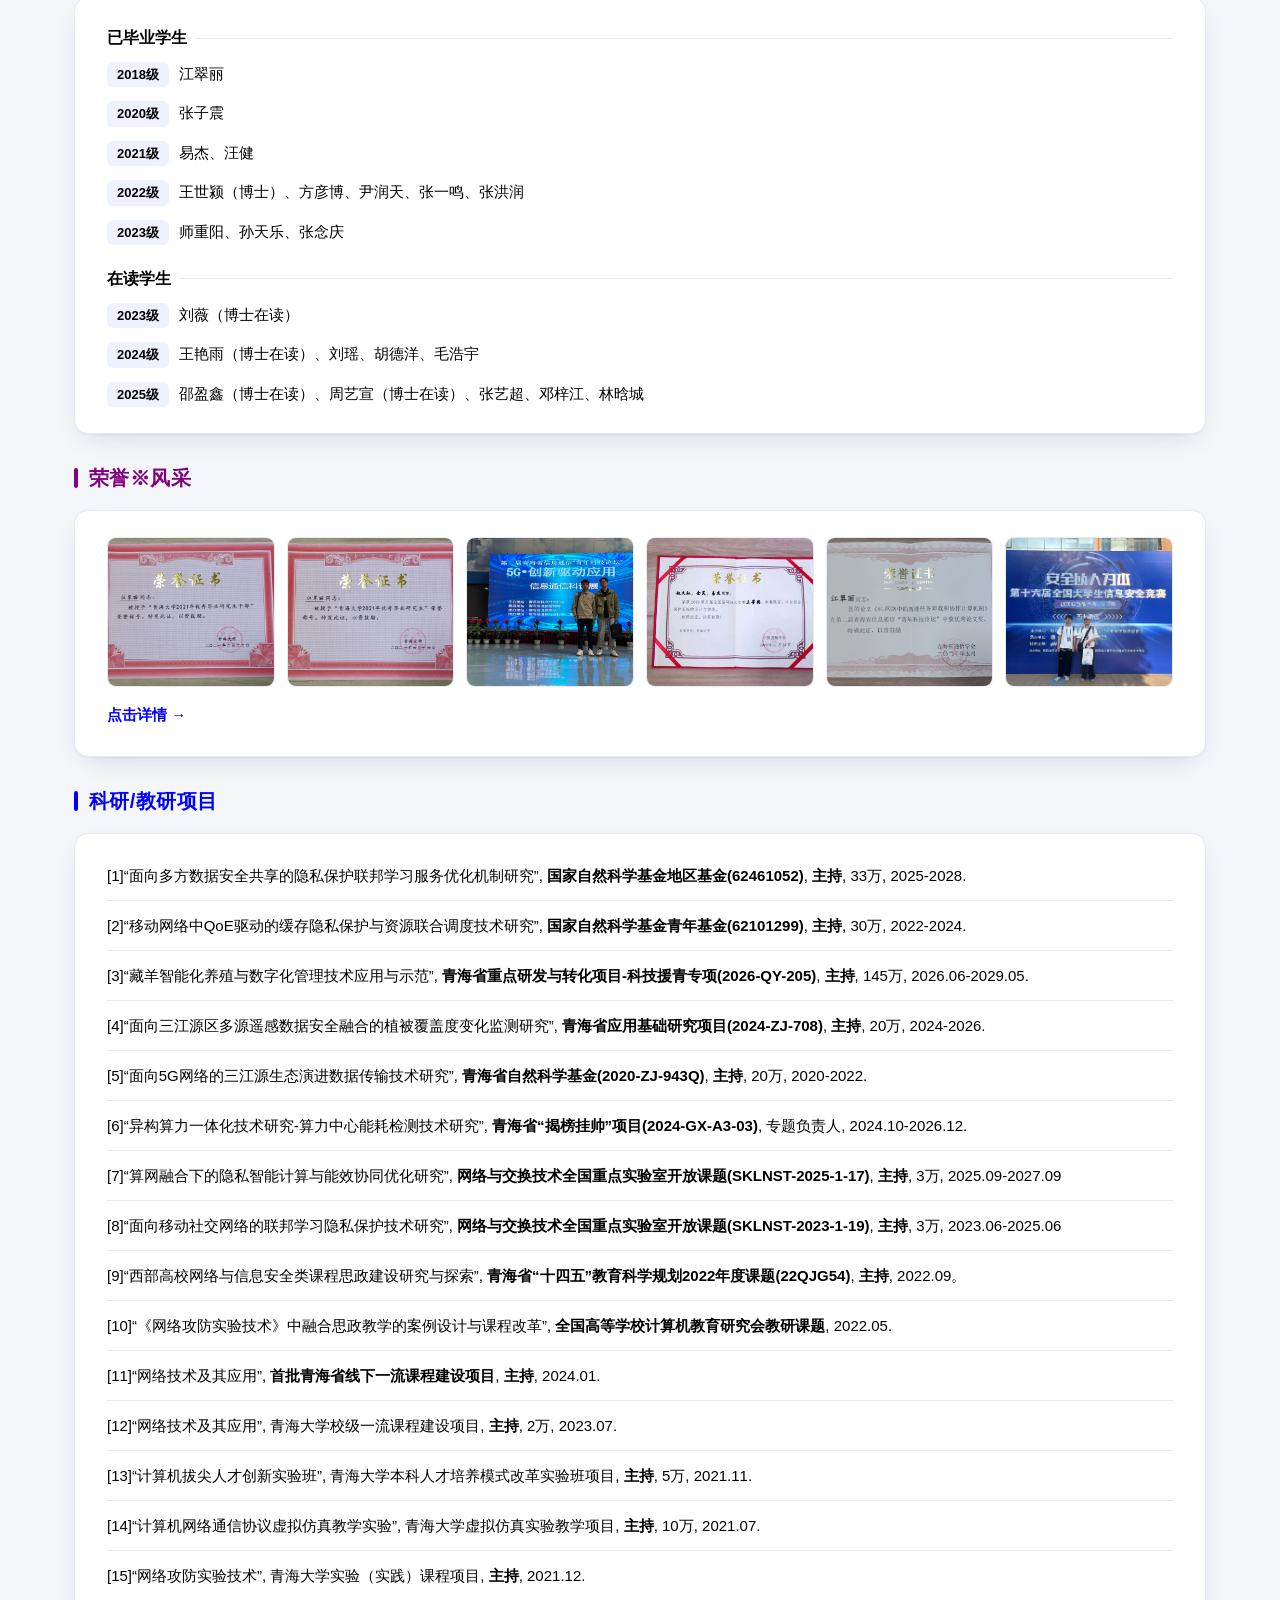
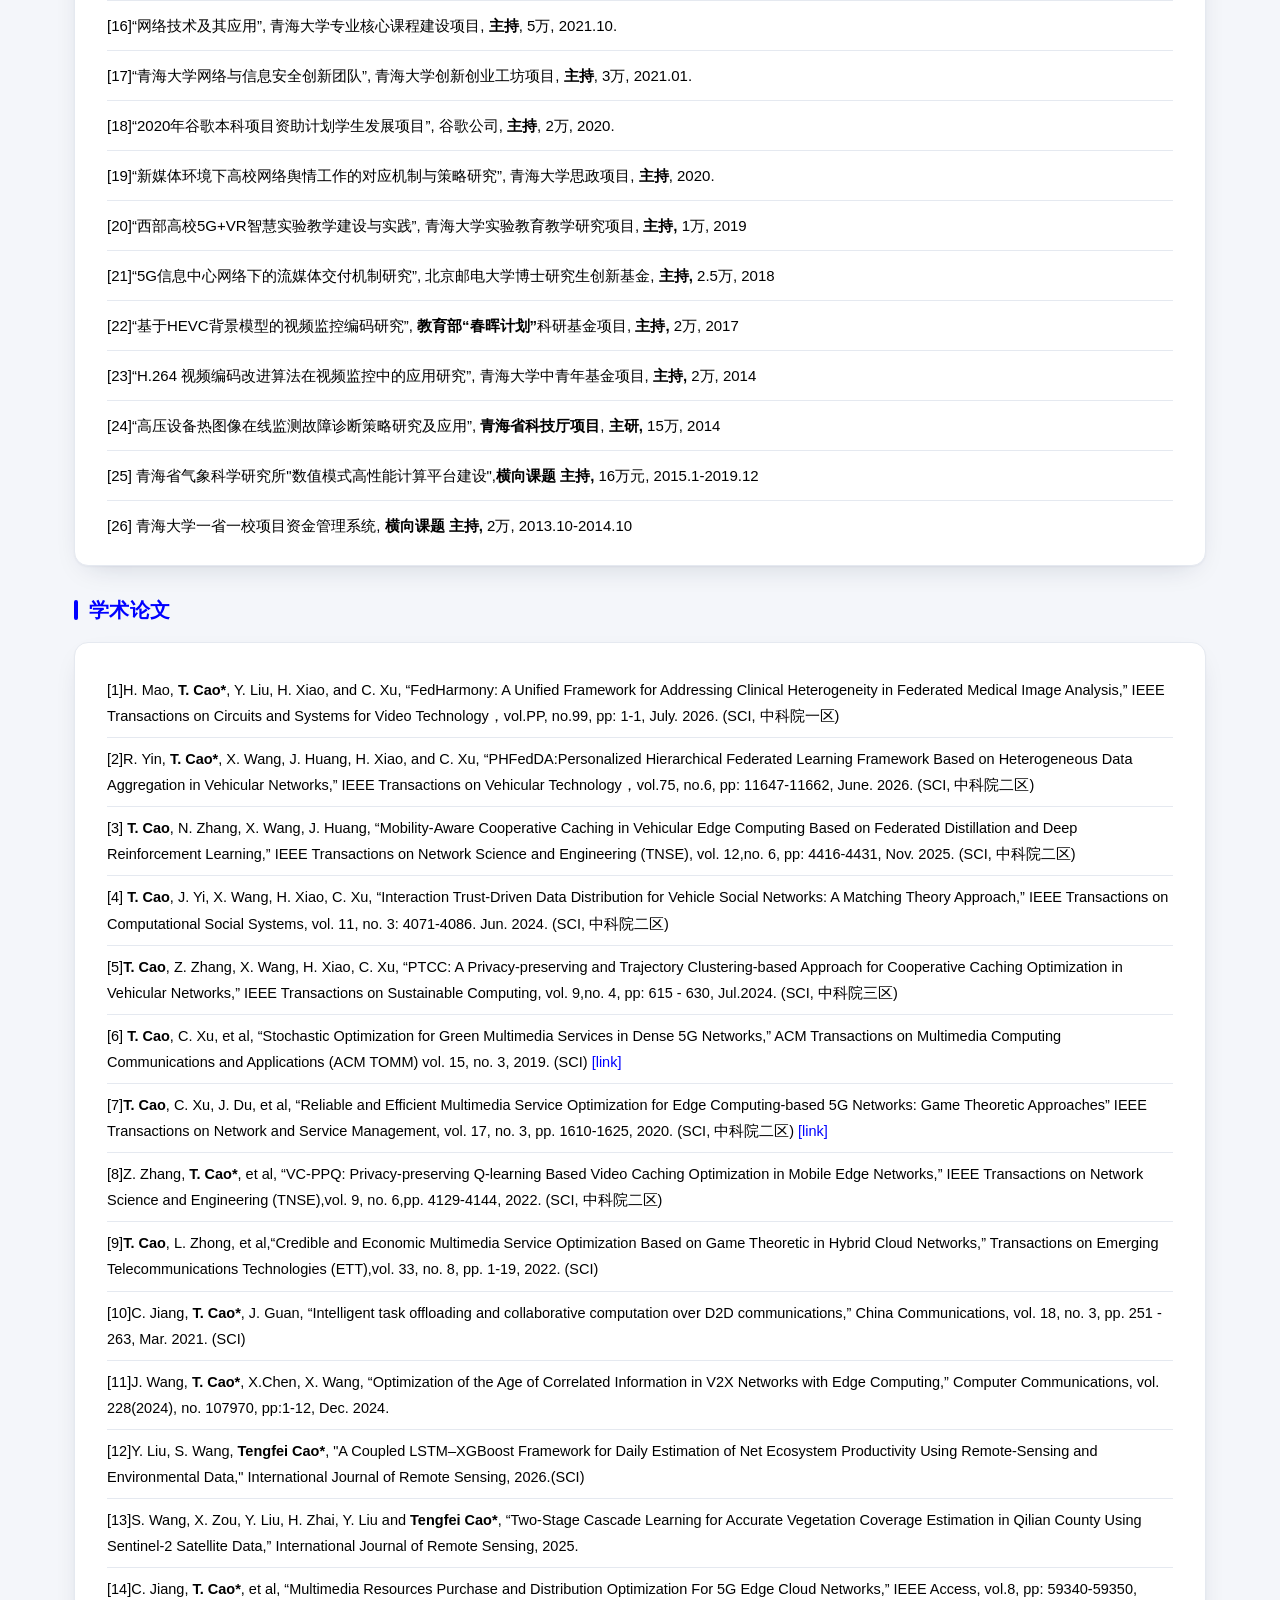
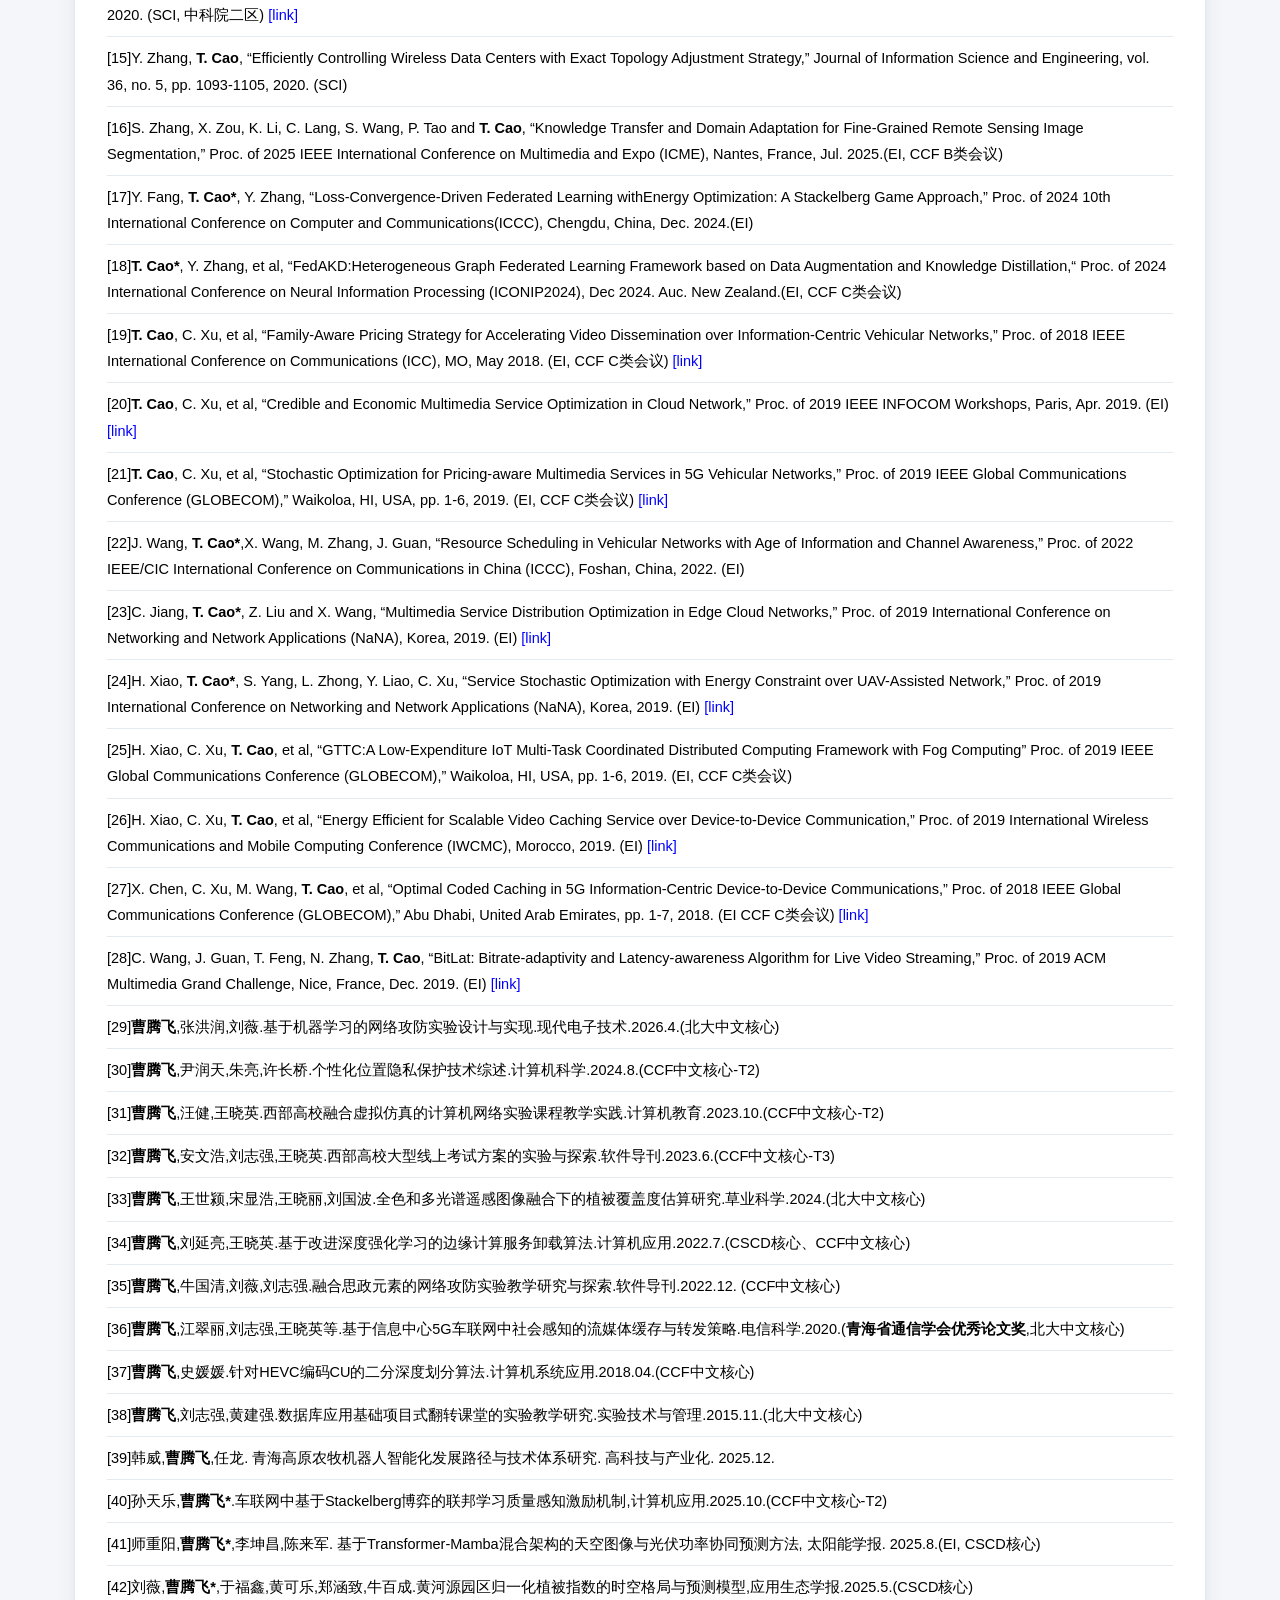
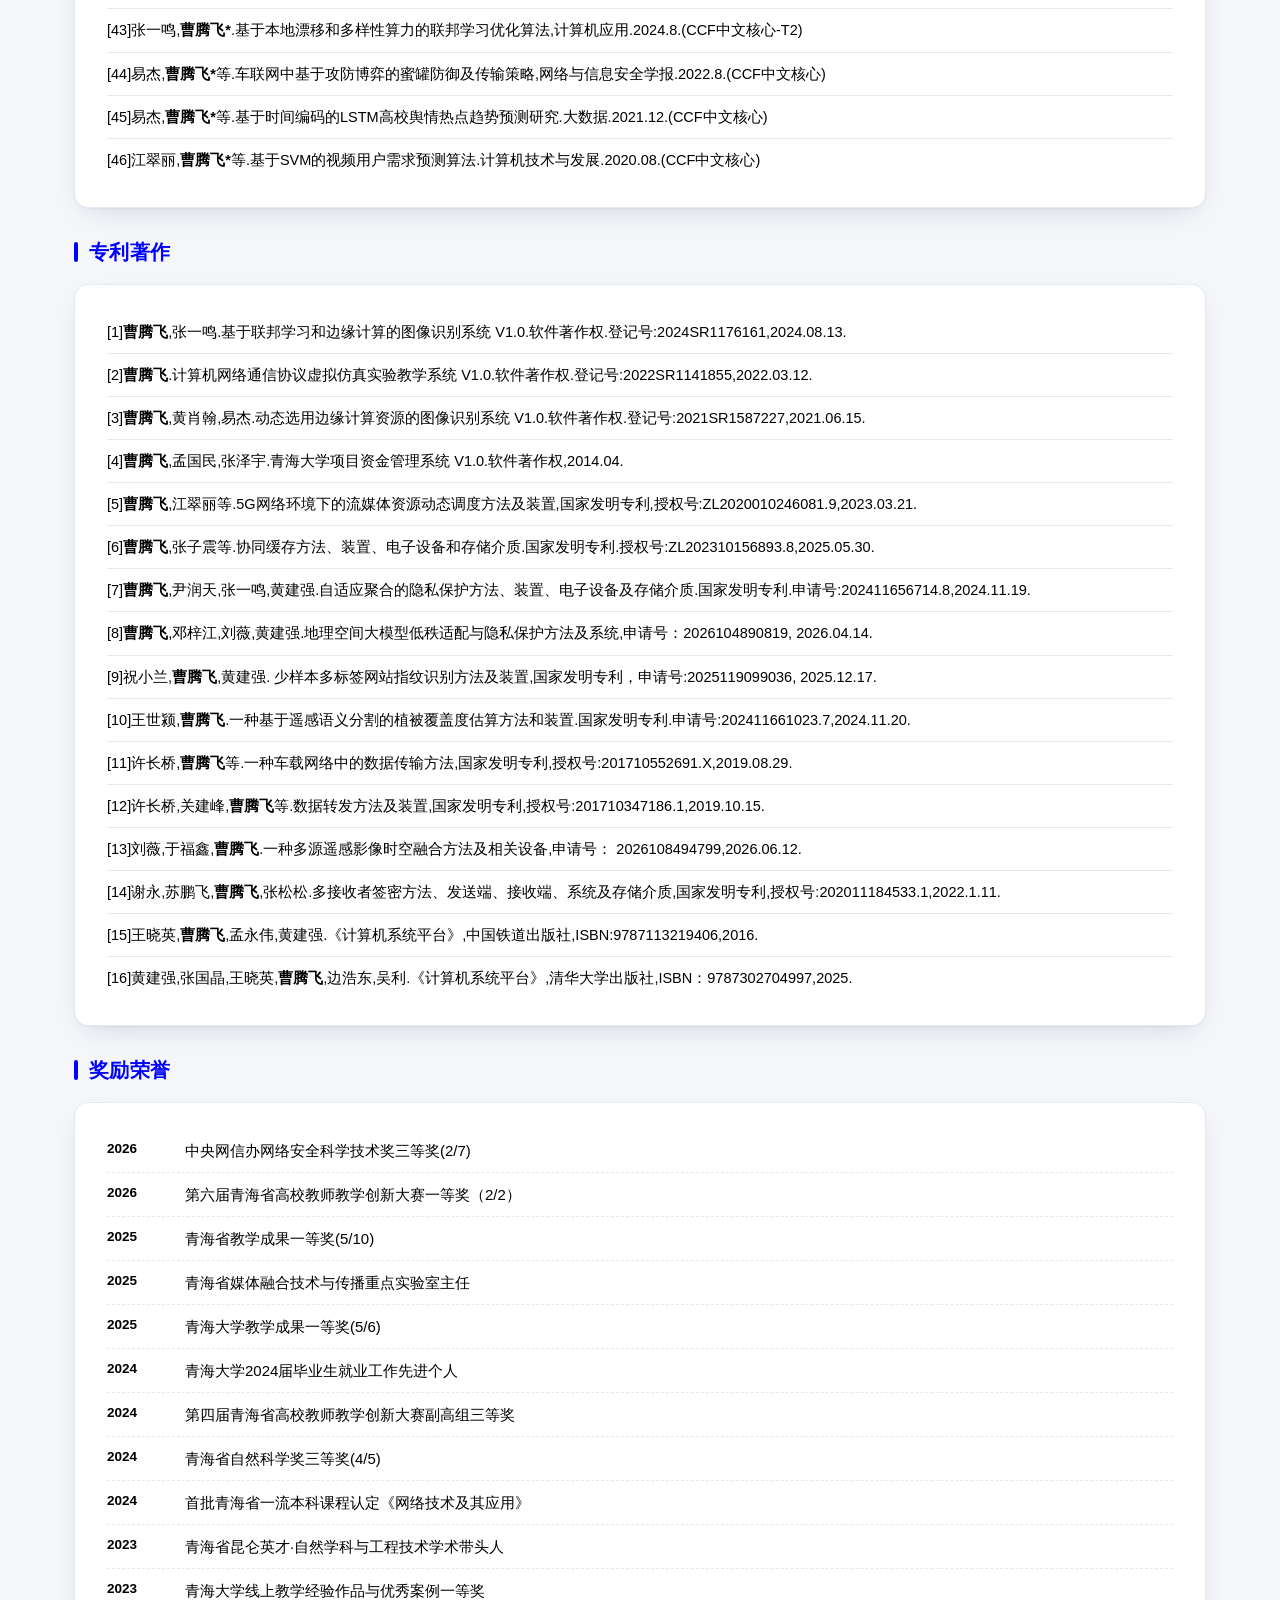
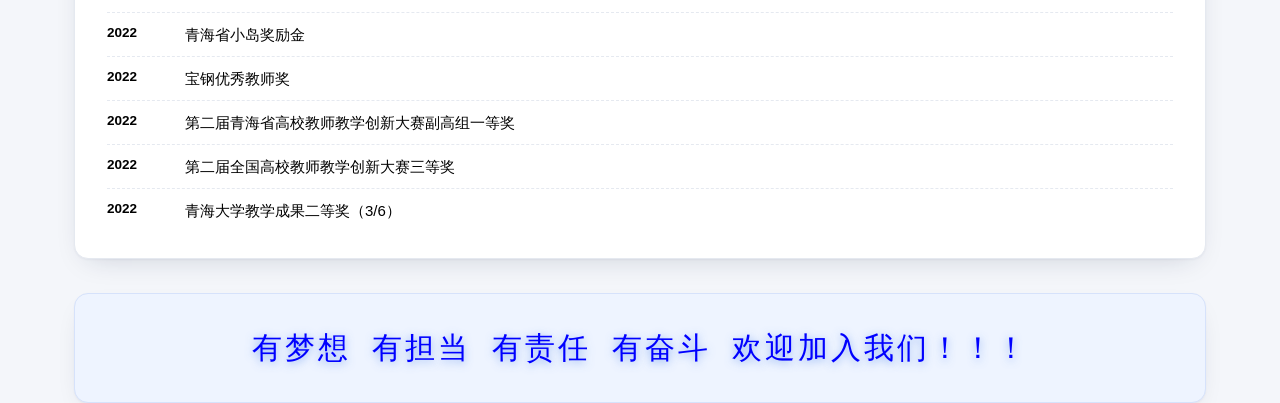
==== commit 600ce4ab: "Update site: add style.css and refresh index/gallery pages - index.html and image*.html updated (sty" ====
--- a/index.html
+++ b/index.html
@@ -1,527 +1,334 @@
-<!DOCTYPE HTML PUBLIC "-//W3C//DTD HTML 4.0//EN">
-<html><head>
-
-
-
-<meta http-equiv="content-type" content="text/html; charset=UTF-8">
-<base target="_self"><title>Tengfei Cao's Homepage (曹腾飞教授-青海大学-个人主页)</title>
-
-<meta name="author" content="Teng-Fei Cao">
-<meta name="description" content="Personal Homepage">
-<meta name="classification" content="Personal Homepage">
-<meta name="generator" content="Namo WebEditor(Trial)"></head><body alink="red" bgcolor="white" link="blue" text="black" vlink="purple">
-
-<p>
-</p><hr>
-
-<table bordercolordark="white" bordercolorlight="white" bgcolor="white" border="1" bordercolor="white" height="226" width="100%">
-    <tbody><tr>
-        <td bordercolor="white" style="margin-right: 10mm;" rowspan="4" height="219" valign="middle" width="162">
-            <p><font face="Times New Roman" size="6"><b><img src="pic/ctf.png" border="0" height="186" width="140"></b></font></p>
-        </td>
-        <td colspan="3" bordercolor="white" align="left" height="17" width="713">
-            <p style="line-height: 100%; margin-top: 0pt; margin-bottom: 0pt;"><font size="1">&nbsp;</font></p></td>
-        <td rowspan="3" bordercolor="white" style="line-height: 100%; margin-top: 0pt; margin-bottom: 0pt;" align="center" height="138" valign="bottom" width="250">
-            <!-- <p style="margin-top: 0pt; margin-bottom: 0pt;"><a href="http://www.nju.edu.cn" target="_blank"><img src="zhouzh.files/nju_name.jpg" border="0" height="32" width="91"></a></p> -->
-<a href="https://www.qhu.edu.cn/" target="_blank"><img src="pic/QHUlogo.jpg" border="0" height="150" width="150"></a>
-        </td>
-    </tr>
-    <tr>
-        <td bordercolor="white" align="left" height="48" width="267"><font face="黑体" size="7"><b>曹腾飞</b></font></td>
-        <td bordercolor="white" height="47" width="320"><font face="Times New Roman" size="4">Email:caotf@qhu.edu.cn/tengfeihello@163.com</font></td>
-        <td bordercolor="white" align="right" height="47" width="400"><a href="javascript:void(0)"><font face="Times New Roman" size="4" color="purple">致报考我的研究生</font></a></td>
-    </tr>
-    <tr>
-        <td bordercolor="white" align="left" height="59" width="1000">
-            <p style="margin-top: 1mm; margin-bottom: -2mm;"><font face="Times New Roman" size="4">Department of Computer Technology and Applications, Qinghai University, Xining, China.<br><a href="https://cs.qhu.edu.cn/" target="_blank">青海大学 计算机技术与应用学院</a></font></p>
-        </td>
-    </tr>
-    <tr>
-        <td colspan="4" bordercolor="white" align="left" height="70" width="969">
-            <p style="margin-top: 1mm; margin-bottom: 1mm;"><font face="Times New Roman" size="4"><b>教授，硕导/博导，</b></font><font  size="3">北京邮电大学博士，</font><font face="Times New Roman" size="3">中国计算机学会/中国通信学会 高级会员</font></p>
-            <p style="margin-top: 2mm; margin-bottom: 1mm;"><font face="Times New Roman" size="2"></font><b>研究方向:</b>&nbsp;&nbsp;联邦机器学习、隐私安全计算、网络大模型及智慧生态应用</p>
-        </td>
-    </tr>
-</tbody></table>
-
-<p>
-</p><hr>
-
-<table bordercolordark="white" bordercolorlight="white" bgcolor="white" border="1" bordercolor="white" width="100%">
-    <tbody>
-        <tr><td><font size="4" color="blue"><b>个人简介</b></font></td></tr>
-        <tr>
-            <td>
-            &nbsp;&nbsp;&nbsp;&nbsp;&nbsp;&nbsp;&nbsp;&nbsp;曹腾飞，2020年获北京邮电大学工学博士（<b><a href="https://teacher.bupt.edu.cn/cqxu/zh_CN/index.htm" target="_blank" style="color:purple;">导师：许长桥教授</a></b>），现为青海大学计算机学院教授，博士生导师，青海省媒体融合技术与传播重点实验室主任、青海省绿色算电融合发展科技创新智库负责人，IEEE会员、CCF杰出会员、中国通信学会高级会员。主要从事联邦机器学习、深度强化学习、隐私安全计算、网络大模型及智慧生态应用等领域的研究，目前以第一作者/通信作者在IEEE TNSM、TNSE、TCSS、TSUSC、ACM TOMM、中国通信、IEEE ICC、GLOBECOM等国内外知名期刊、会议上发表论文30余篇<b>(<a href="https://dblp.uni-trier.de/pid/224/0908.html" target="_blank" style="color:purple;">dblp:&nbsp;Tengfei&nbsp;Cao</a>)</b>，入选2020年青海省“昆仑英才·高端创新创业人才”项目拔尖人才，2023年青海省“昆仑英才·科技领军人才”自然科学与工程技术学科带头人，研究成果获青海省教学成果一等奖1项(5/10)，中央网信办网络安全科学技术三等奖(2/7)，青海省自然科学三等奖1项(4/5)。先后承担《网络技术及其应用》(<b><a href="http://vrlab.qhu.edu.cn/qdfront/course?id=89" target="_blank" style="color:purple;">青海大学虚拟仿真教学平台</a></b>)、《多媒体与数据传输》、《网络攻防实验技术》等多门本科生/研究生课程，主持/参与国家及省部级项目10项，正在培养博士研究生4名、硕士研究生9名、本科生多名。目前还兼任<b><a href="http://www.infocomm-journal.com/cjnis/CN/2096-109X/home.shtml" target="_blank" style="color:purple;">《网络与信息安全学报》</a></b>青年编委，<b><a href="http://www.jsjkx.com" target="_blank" style="color:purple;">《计算机科学》</a></b>执行编委，中国通信学会第十届普及与教育工作委员会委员。
-            </td>
-        </tr>
-</tbody></table>
-
-
-
-<hr>
-
-<table bordercolordark="white" bordercolorlight="white" bgcolor="white" border="1" bordercolor="white" width="100%">
-    <tbody>
-        <tr><td><font size="4" color="blue"><b>团队招募</b></font></td></tr>
-        <tr>
-            <td>
-            &nbsp;&nbsp;&nbsp;&nbsp;&nbsp;&nbsp;&nbsp;&nbsp;本实验室以多媒体通信、网络安全等相关技术为研究方向，研究内容与实际应用紧密结合，注重学生能力培养。<b>团队氛围自由、学风浓厚，对外学术交流机会充足。欢迎基础扎实、科研意愿强烈的同学报考。</b>
-            </td>
-        </tr>
-</tbody></table>
-
-<hr>
-
-<table bordercolordark="white" bordercolorlight="white" bgcolor="white" border="1" bordercolor="white" width="100%">
-    <tbody>
-        <tr><td><font size="4" color="blue"><b>团队动态</b></font></td></tr>
-        <tr>
-            <td>
-			&nbsp;&nbsp;&nbsp;&nbsp;&nbsp;&nbsp;&nbsp;&nbsp;[2026/07] 团队毛浩宇同学论文被国际期刊IEEE Transactions on Circuits and Systems for Video Technology录用<br>
-			&nbsp;&nbsp;&nbsp;&nbsp;&nbsp;&nbsp;&nbsp;&nbsp;[2026/05] 团队刘薇博士获第六届青海省高校教师教学创新大赛一等奖<br>
-			&nbsp;&nbsp;&nbsp;&nbsp;&nbsp;&nbsp;&nbsp;&nbsp;[2025/09] 团队荣获青海省教学成果一等奖(5/10)<br>
-            &nbsp;&nbsp;&nbsp;&nbsp;&nbsp;&nbsp;&nbsp;&nbsp;[2025/09] 团队尹润天同学论文被国际期刊IEEE Transactions on Vehicular Technology录用<br>
-            &nbsp;&nbsp;&nbsp;&nbsp;&nbsp;&nbsp;&nbsp;&nbsp;[2025/05] 团队张念庆同学论文被国际期刊IEEE Transactions on Network Science and Engineering录用<br>
-            &nbsp;&nbsp;&nbsp;&nbsp;&nbsp;&nbsp;&nbsp;&nbsp;[2025/01] 团队荣获青海大学教学成果一等奖(5/6)<br>
-            &nbsp;&nbsp;&nbsp;&nbsp;&nbsp;&nbsp;&nbsp;&nbsp;[2024/12] 曹腾飞老师被《网络与信息安全学报》评为年度优秀审稿专家<br>
-            &nbsp;&nbsp;&nbsp;&nbsp;&nbsp;&nbsp;&nbsp;&nbsp;[2024/10] 曹腾飞老师获青海大学2024届毕业生就业工作先进个人<br>
-            &nbsp;&nbsp;&nbsp;&nbsp;&nbsp;&nbsp;&nbsp;&nbsp;[2024/08] 团队获批国家自然科学基金地区基金一项<br>
-            &nbsp;&nbsp;&nbsp;&nbsp;&nbsp;&nbsp;&nbsp;&nbsp;[2024/06] 团队颜青松同学带队获“华为ICT大赛2023-2024”实践赛-网络赛道本科组三等奖<br>
-            &nbsp;&nbsp;&nbsp;&nbsp;&nbsp;&nbsp;&nbsp;&nbsp;[2024/05] 曹腾飞老师获第四届青海省高校教师教学创新大赛三等奖<br>    
-            <!-- &nbsp;&nbsp;&nbsp;&nbsp;&nbsp;&nbsp;&nbsp;&nbsp;[2024/01] 曹腾飞老师被《智能科学与技术学报》期刊评为“2023年度杰出审稿专家”<br>  
-            &nbsp;&nbsp;&nbsp;&nbsp;&nbsp;&nbsp;&nbsp;&nbsp;[2024/01] 曹腾飞老师被《计算机科学》期刊评为“2023年度杰出审稿专家”<br>   
-            &nbsp;&nbsp;&nbsp;&nbsp;&nbsp;&nbsp;&nbsp;&nbsp;[2024/01] 《网络技术及其应用》课程被评为首批青海省线下一流课程<br>   
-            &nbsp;&nbsp;&nbsp;&nbsp;&nbsp;&nbsp;&nbsp;&nbsp;[2024/01] 团队张子震同学论文被国际期刊 IEEE Transactions on Sustainable Computing录用<br> -->
-            <!-- &nbsp;&nbsp;&nbsp;&nbsp;&nbsp;&nbsp;&nbsp;&nbsp;[2023/12] 团队易杰同学论文被国际期刊IEEE Transactions on Computational Social Systems录用<br>
-            &nbsp;&nbsp;&nbsp;&nbsp;&nbsp;&nbsp;&nbsp;&nbsp;[2023/06] 团队易杰和王博同学分别带队获得全国信息安全竞赛西北赛区二等奖<br>
-            &nbsp;&nbsp;&nbsp;&nbsp;&nbsp;&nbsp;&nbsp;&nbsp;[2022/12] 曹腾飞老师获青海省小岛奖励金<br>
-            &nbsp;&nbsp;&nbsp;&nbsp;&nbsp;&nbsp;&nbsp;&nbsp;[2022/12] 曹腾飞老师获宝钢优秀教师奖<br>   
-            &nbsp;&nbsp;&nbsp;&nbsp;&nbsp;&nbsp;&nbsp;&nbsp;[2022/10] 曹腾飞老师担任SCI期刊Electronics客座编委<br>
-            &nbsp;&nbsp;&nbsp;&nbsp;&nbsp;&nbsp;&nbsp;&nbsp;[2022/07] 曹腾飞老师获青海大学线上教学经验作品与优秀案例一等奖<br>
-            &nbsp;&nbsp;&nbsp;&nbsp;&nbsp;&nbsp;&nbsp;&nbsp;[2022/07] 曹腾飞老师获青海大学教学成果二等奖<br>
-            &nbsp;&nbsp;&nbsp;&nbsp;&nbsp;&nbsp;&nbsp;&nbsp;[2022/07] 曹腾飞老师获第二届全国高校教师教学创新大赛三等奖<br>
-            &nbsp;&nbsp;&nbsp;&nbsp;&nbsp;&nbsp;&nbsp;&nbsp;[2022/07] 团队张子震同学论文被国际期刊IEEE Transactions on Network Science and Engineering录用<br>  
-            &nbsp;&nbsp;&nbsp;&nbsp;&nbsp;&nbsp;&nbsp;&nbsp;[2022/06] 曹腾飞老师获第二届青海省高校教师教学创新大赛一等奖<br>
-            &nbsp;&nbsp;&nbsp;&nbsp;&nbsp;&nbsp;&nbsp;&nbsp;[2022/01] 曹腾飞老师被《计算机科学》CCF B类中文期刊评为“2021年度优秀审稿专家”<br>
-            &nbsp;&nbsp;&nbsp;&nbsp;&nbsp;&nbsp;&nbsp;&nbsp;[2021/12] 曹腾飞老师被《计算机应用》CCF C类中文期刊评为“2021年度优秀审稿专家”<br>
-            &nbsp;&nbsp;&nbsp;&nbsp;&nbsp;&nbsp;&nbsp;&nbsp;[2021/12] 曹腾飞老师获青海大学第二届教师教学创新大赛二等奖<br>
-            &nbsp;&nbsp;&nbsp;&nbsp;&nbsp;&nbsp;&nbsp;&nbsp;[2021/06] 团队江翠丽同学被授予优秀毕业研究生/优秀毕业研究生干部<br>
-            &nbsp;&nbsp;&nbsp;&nbsp;&nbsp;&nbsp;&nbsp;&nbsp;[2021/05] 团队江翠丽同学论文获第二届青海省通信“青年科技论坛”优秀论文奖 -->
-            </td>
-        </tr>
-</tbody></table>
-
-<hr>
-
-<table bordercolordark="white" bordercolorlight="white" bgcolor="white" border="1" bordercolor="white" width="100%">
-    <tbody>
-        <tr><td><font size="4" color="blue"><b>团队学生</b></font></td></tr>
-        <tr>
-            <td width="400">
-           <!-- &nbsp;&nbsp;&nbsp;&nbsp;&nbsp;&nbsp;&nbsp;&nbsp;&nbsp;<font color="black" size="3"><b>移动边缘计算、博弈论方向</b></font>
-            -->
-             &nbsp;&nbsp;&nbsp;&nbsp;&nbsp;&nbsp;&nbsp;&nbsp;&nbsp;<font color="black" size="3"><b>已毕业学生</b></font>
-            </td>
-            <td width="600">
-                <font color="purple" size="3"><b>荣誉※风采</b></font>
-            </td>
-        </tr>
-        <tr style="vertical-align:top;">
-            <td style="width: 30%;">
-                <hr>
-                <p>&nbsp;&nbsp;&nbsp;&nbsp;&nbsp;&nbsp;&nbsp;&nbsp;<href="javascript:void(0)" style="color:black">2018级: 江翠丽</p>
-                <p>&nbsp;&nbsp;&nbsp;&nbsp;&nbsp;&nbsp;&nbsp;&nbsp;<href="javascript:void(0)" style="color:black">2020级: 张子震</p>
-                <p>&nbsp;&nbsp;&nbsp;&nbsp;&nbsp;&nbsp;&nbsp;&nbsp;<href="javascript:void(0)" style="color:black">2021级: 易杰、汪健</p>
-                <p>&nbsp;&nbsp;&nbsp;&nbsp;&nbsp;&nbsp;&nbsp;&nbsp;<href="javascript:void(0)" style="color:black">2022级: 王世颍（博士）、方彦博、尹润天、张一鸣、张洪润</p>
-                &nbsp;&nbsp;&nbsp;&nbsp;&nbsp;&nbsp;&nbsp;&nbsp;&nbsp;<font color="black" size="3"><b>在读学生</b></font>
-                <hr>
-                <p>&nbsp;&nbsp;&nbsp;&nbsp;&nbsp;&nbsp;&nbsp;&nbsp;<href="javascript:void(0)" style="color:black">2023级: 刘薇（博士在读）、师重阳、孙天乐、张念庆</p>
-                <p>&nbsp;&nbsp;&nbsp;&nbsp;&nbsp;&nbsp;&nbsp;&nbsp;<href="javascript:void(0)" style="color:black">2024级: 王艳雨（博士在读）、刘瑶、胡德洋、毛浩宇</p>
-				<p>&nbsp;&nbsp;&nbsp;&nbsp;&nbsp;&nbsp;&nbsp;&nbsp;<href="javascript:void(0)" style="color:black">2025级: 邵盈鑫（博士在读）、周艺宣（博士在读）、</p>
-				<p>&nbsp;&nbsp;&nbsp;&nbsp;&nbsp;&nbsp;&nbsp;&nbsp;&nbsp;&nbsp;&nbsp;&nbsp;&nbsp;&nbsp;&nbsp;&nbsp;&nbsp;&nbsp;&nbsp;&nbsp;&nbsp;&nbsp;&nbsp;&nbsp;<href="javascript:void(0)" style="color:black">张艺超、邓梓江、林晗城</p>
-     
-     
-
-
-<!-- 
-
-
-
-
-                &nbsp;&nbsp;&nbsp;&nbsp;&nbsp;&nbsp;&nbsp;&nbsp;<a href="javascript:void(0)" style="color:black">江翠丽</a> (2018.9-2021.6) &nbsp;&nbsp;入职新华三公司
-                <p>&nbsp;&nbsp;&nbsp;&nbsp;&nbsp;&nbsp;&nbsp;&nbsp;<a href="javascript:void(0)" style="color:black">易杰</a>（2021.9-）</p>
-                <p>&nbsp;&nbsp;&nbsp;&nbsp;&nbsp;&nbsp;&nbsp;&nbsp;<a href="javascript:void(0)" style="color:black">汪健</a>（2021.9-）</p>
-                <p>&nbsp;&nbsp;&nbsp;&nbsp;&nbsp;&nbsp;&nbsp;&nbsp;<a href="javascript:void(0)" style="color:black">方彦博</a>（2022.9-）</p>
-                <p>&nbsp;&nbsp;&nbsp;&nbsp;&nbsp;&nbsp;&nbsp;&nbsp;<a href="javascript:void(0)" style="color:black">张念庆</a> (2023.9-) </p>
-                <p>&nbsp;&nbsp;&nbsp;&nbsp;&nbsp;&nbsp;&nbsp;&nbsp;<a href="javascript:void(0)" style="color:black">孙天乐</a> (2023.9-) </p>
-                
-                &nbsp;&nbsp;&nbsp;&nbsp;&nbsp;&nbsp;&nbsp;&nbsp;
-                <font color="black" size="3"><b>机器学习、联邦学习、隐私保护方向</b></font>
-                <p>&nbsp;&nbsp;&nbsp;&nbsp;&nbsp;&nbsp;&nbsp;&nbsp;<a href="javascript:void(0)" style="color:black">张子震</a> (2020.9-2023.6) </p>
-                <p>&nbsp;&nbsp;&nbsp;&nbsp;&nbsp;&nbsp;&nbsp;&nbsp;<a href="javascript:void(0)" style="color:black">张一鸣</a> (2022.9-) </p>
-                <p>&nbsp;&nbsp;&nbsp;&nbsp;&nbsp;&nbsp;&nbsp;&nbsp;<a href="javascript:void(0)" style="color:black">尹润天</a> (2022.9-) </p>
-                <p>&nbsp;&nbsp;&nbsp;&nbsp;&nbsp;&nbsp;&nbsp;&nbsp;<a href="javascript:void(0)" style="color:black">师重阳</a> (2023.9-) </p>
-                <p>&nbsp;&nbsp;&nbsp;&nbsp;&nbsp;&nbsp;&nbsp;&nbsp;<a href="javascript:void(0)" style="color:black">胡德洋</a> (2024.9-) </p>
-                <p>&nbsp;&nbsp;&nbsp;&nbsp;&nbsp;&nbsp;&nbsp;&nbsp;<a href="javascript:void(0)" style="color:black">毛浩宇</a> (2024.9-) </p>
- 
-                   &nbsp;&nbsp;&nbsp;&nbsp;&nbsp;&nbsp;&nbsp;&nbsp;
-                <font color="black" size="3"><b>草地信息化方向</b></font>
-                 <p>&nbsp;&nbsp;&nbsp;&nbsp;&nbsp;&nbsp;&nbsp;&nbsp;<a href="javascript:void(0)" style="color:black">王世颍</a> (2022.9-2025.6) </p>
-                <p>&nbsp;&nbsp;&nbsp;&nbsp;&nbsp;&nbsp;&nbsp;&nbsp;<a href="javascript:void(0)" style="color:black">刘薇</a> (2023.9-) </p>
-                <p>&nbsp;&nbsp;&nbsp;&nbsp;&nbsp;&nbsp;&nbsp;&nbsp;<a href="javascript:void(0)" style="color:black">王艳雨</a> (2024.9-) </p>
-                <p>&nbsp;&nbsp;&nbsp;&nbsp;&nbsp;&nbsp;&nbsp;&nbsp;<a href="javascript:void(0)" style="color:black">刘瑶</a> (2024.9-) </p>
-                &nbsp;&nbsp;&nbsp;&nbsp;&nbsp;&nbsp;&nbsp;&nbsp;
-                <font color="black" size="3"><b>ctf、网络攻防方向</b></font>
-                <p>&nbsp;&nbsp;&nbsp;&nbsp;&nbsp;&nbsp;&nbsp;&nbsp;<a href="javascript:void(0)" style="color:black">张洪润</a> (2022.9-) </p>
-                <p>&nbsp;&nbsp;&nbsp;&nbsp;&nbsp;&nbsp;&nbsp;&nbsp;<a href="javascript:void(0)" style="color:black">刘延亮</a>（本科生）</p>
-                <p>&nbsp;&nbsp;&nbsp;&nbsp;&nbsp;&nbsp;&nbsp;&nbsp;<a href="javascript:void(0)" style="color:black">王 博</a>（本科生）</p> -->
-            </td>
-            <!-- 控制图片并排显示 -->
-            <td style="width: 50%;display:float;">
-                <table style="display:inline" class="table-bordered" id="ESCompare" >        
-                    <tbody>
-                        <tr>
-                            <td style="width:30%">
-                                 <a href="javascript:void(0)">
-                                <img src="pic/prize/1.jpg" title="团队江翠丽同学荣誉" title="团队江翠丽同学荣誉" width="300" height="150" />
-                    
-                                </a>
-                            </td>
-                            <td style="width:30%">
-                                <a href="javascript:void(0)">
-                                <img src="pic/prize/2.jpg" alt="团队江翠丽同学荣誉" title="团队江翠丽同学荣誉" width="300" height="150" />
-                                </a>
-                            </td>
-                            <td style="width:30%">
-                                 <a href="javascript:void(0)">
-                                <img src="pic/prize/5.jpg" alt="团队学生参加学术交流" title="团队学生参加学术交流" width="300" height="150" />
-
-                                </a> 
-                            </td>
-                        </tr>
-
-                        <tr>
-                            <td style="width:30%">
-                                <a href="javascript:void(0)">
-                                <img src="pic/prize/3.jpg" alt="团队易杰同学获奖" title="团队易杰同学获奖" width="300" height="150" />
-                              
-                                </a>
-                            </td>
-
-                            <td style="width:30%">
-                                <a href="javascript:void(0)">
-                                <img src="pic/prize/4.jpg" alt="团队江翠丽同学论文获奖" title="团队江翠丽同学论文获奖" width="300" height="150" />
-                           
-                                </a>
-                            </td>
-                            <td style="width:30%"> 
-                                <a href="javascript:void(0)">
-                                <img src="pic/prize/6.jpg" alt="团队同学获奖" title="团队同学获奖" width="300" height="150" />
-                 
-                                </a> 
-                            </td>
-							<a href="image.html">
-							    <p align="center" style="color: blue; text-decoration: none;">点击详情</p>
-							</a>
-                        </tr>
-                    </tbody>
-                </table> 
-            </td>
-        </tr>
-</tbody></table>
-
-
-
-
-
-
-
-
-
-
-<hr>
-
-<table bordercolordark="white" bordercolorlight="white" bgcolor="white" border="1" bordercolor="white" width="100%">
-    <tbody>
-        <tr><td><font size="4" color="blue"><b>科研/教研项目</b></font></td></tr>
-        <tr>
-            <td>
-     <ul>
-        <li><p>[1]“面向多方数据安全共享的隐私保护联邦学习服务优化机制研究”,&nbsp;<b>国家自然科学基金地区基金(62461052)</b>,&nbsp;&nbsp;<b>主持</b>,&nbsp;33万,&nbsp;2025-2028.</p></li>
-         <li><p>[2]“移动网络中QoE驱动的缓存隐私保护与资源联合调度技术研究”,&nbsp;<b>国家自然科学基金青年基金(62101299)</b>,&nbsp;&nbsp;<b>主持</b>,&nbsp;30万,&nbsp;2022-2024.</p></li>
-<li><p>[3]“藏羊智能化养殖与数字化管理技术应用与示范”,&nbsp;<b>青海省重点研发与转化项目-科技援青专项(2026-QY-205)</b>,&nbsp;&nbsp;<b>主持</b>,&nbsp;145万,&nbsp;2026.06-2029.05.</p></li>		 
-<li><p>[4]“面向三江源区多源遥感数据安全融合的植被覆盖度变化监测研究”,&nbsp;<b>青海省应用基础研究项目(2024-ZJ-708)</b>,&nbsp;&nbsp;<b>主持</b>,&nbsp;20万,&nbsp;2024-2026.</p></li>
-<li><p>[5]“面向5G网络的三江源生态演进数据传输技术研究”,&nbsp;<b>青海省自然科学基金(2020-ZJ-943Q)</b>,&nbsp;&nbsp;<b>主持</b>,&nbsp;20万,&nbsp;2020-2022.</p></li>
-
-<li><p>[6]“异构算力一体化技术研究-算力中心能耗检测技术研究”,&nbsp;<b>青海省“揭榜挂帅”项目(2024-GX-A3-03)</b>,&nbsp;专题负责人,&nbsp;2024.10-2026.12.</p></li>  
-
-<li><p>[7]“算网融合下的隐私智能计算与能效协同优化研究”,&nbsp;<b>网络与交换技术全国重点实验室开放课题(SKLNST-2025-1-17)</b>,&nbsp;&nbsp;<b>主持</b>,&nbsp;3万,&nbsp; 2025.09-2027.09</p></li>  
-<li><p>[8]“面向移动社交网络的联邦学习隐私保护技术研究”,&nbsp;<b>网络与交换技术全国重点实验室开放课题(SKLNST-2023-1-19)</b>,&nbsp;&nbsp;<b>主持</b>,&nbsp;3万,&nbsp;2023.06-2025.06</p></li>                  
-<li><p>[9]“西部高校网络与信息安全类课程思政建设研究与探索”,&nbsp;<b>青海省“十四五”教育科学规划2022年度课题(22QJG54)</b>,&nbsp;&nbsp;<b>主持</b>,&nbsp;2022.09。</p></li>
-<li><p>[10]“《网络攻防实验技术》中融合思政教学的案例设计与课程改革”,&nbsp;<b>全国高等学校计算机教育研究会教研课题</b>,&nbsp;&nbsp;2022.05.</p></li>         
-<li>
-    <p>
-        [11] “网络技术及其应用”,&nbsp;<b>首批青海省线下一流课程建设项目</b>,&nbsp;<b>主持</b>,&nbsp;2024.01.
-    </p>
-</li>
-<li>
-    <p>
-        [12] “网络技术及其应用”,&nbsp;青海大学校级一流课程建设项目,&nbsp;<b>主持</b>,&nbsp;2万,&nbsp;2023.07.
-    </p>
-</li>
-<li>
-    <p>
-        [13] “计算机拔尖人才创新实验班”,&nbsp;青海大学本科人才培养模式改革实验班项目,&nbsp;<b>主持</b>,&nbsp;5万,&nbsp;2021.11.
-    </p>
-</li>
-<li>
-    <p>
-        [14] “计算机网络通信协议虚拟仿真教学实验”,&nbsp;青海大学虚拟仿真实验教学项目,&nbsp;<b>主持</b>,&nbsp;10万,&nbsp;2021.07.
-    </p>
-</li>
-<li>
-    <p>
-        [15] “网络攻防实验技术”,&nbsp;青海大学实验（实践）课程项目,&nbsp;<b>主持</b>,&nbsp;2021.12.
-    </p>
-</li>
- <li>
-    <p>
-        [16] “网络技术及其应用”,&nbsp;青海大学专业核心课程建设项目,&nbsp;<b>主持</b>,&nbsp;5万,&nbsp;2021.10.
-    </p>
-</li>
-
-<li>
-    <p>
-        [17] “青海大学网络与信息安全创新团队”,&nbsp;青海大学创新创业工坊项目,&nbsp;<b>主持</b>,&nbsp;3万,&nbsp;2021.01.
-    </p>
-
-</li>
-
-<li>
-    <p>
-        [18] “2020年谷歌本科项目资助计划学生发展项目”,&nbsp;谷歌公司,&nbsp;<b>主持</b>,&nbsp;2万,nbsp;2020.
-    </p>
-
-</li>
-
-<li>
- <p>
-        [19] “新媒体环境下高校网络舆情工作的对应机制与策略研究”,&nbsp;青海大学思政项目,&nbsp;<b>主持</b>,&nbsp;2020.
-
-    </p>
-</li>
-
-<li><p>[20]“西部高校5G+VR智慧实验教学建设与实践”,&nbsp;青海大学实验教育教学研究项目,&nbsp;&nbsp;<b>主持,</b>&nbsp;1万,&nbsp;2019</p>
-</li>
-<li><p>[21]“5G信息中心网络下的流媒体交付机制研究”,&nbsp;北京邮电大学博士研究生创新基金,&nbsp;&nbsp;<b>主持,</b>&nbsp;2.5万,&nbsp;2018</p>
-</li>
-<li><p>[22]“基于HEVC背景模型的视频监控编码研究”,&nbsp;<b>教育部“春晖计划”</b>科研基金项目,&nbsp;&nbsp;<b>主持,</b>&nbsp;2万,&nbsp;2017</p>
-</li>
-<li><p>[23]“H.264 视频编码改进算法在视频监控中的应用研究”,&nbsp;青海大学中青年基金项目,&nbsp;&nbsp;<b>主持,</b>&nbsp;2万,&nbsp;2014</p>
-</li>
-<li><p>[24]“高压设备热图像在线监测故障诊断策略研究及应用”,&nbsp;<b>青海省科技厅项目</b>,&nbsp;&nbsp;<b>主研,</b>&nbsp;15万,&nbsp;2014</p>
-</li>
-<li><p>[25]&nbsp;青海省气象科学研究所"数值模式高性能计算平台建设",<b>横向课题</b>&nbsp;&nbsp;<b>主持,</b>&nbsp;16万元,&nbsp;2015.1-2019.12</p>
-</li>
-<li><p>[26]&nbsp;青海大学一省一校项目资金管理系统,&nbsp;<b>横向课题</b>&nbsp;&nbsp;<b>主持,</b>&nbsp;2万,&nbsp;2013.10-2014.10</p>
-</li>
-</ul>
-            </td>
-        </tr>
-</tbody></table>
-
-<hr>
-
-<table bordercolordark="white" bordercolorlight="white" bgcolor="white" border="1" bordercolor="white" width="100%">
-    <tbody>
-        <tr><td><font size="4" color="blue"><b>学术论文</b></font></td></tr>
-        <tr>
-            <td>
-           <ul>
-<li><p>[1]H. Mao, <b>T. Cao*</b>,  Y. Liu,  H. Xiao, and C. Xu, “FedHarmony: A Unified Framework for Addressing Clinical Heterogeneity in Federated Medical Image Analysis,” IEEE Transactions on Circuits and Systems for Video Technology，vol.PP, no.99, pp: 1-1, July. 2026. (SCI, 中科院一区)</p></li>
-<li><p>[2]R. Yin, <b>T. Cao*</b>, X. Wang, J. Huang, H. Xiao, and C. Xu, “PHFedDA:Personalized Hierarchical Federated Learning Framework Based on Heterogeneous Data Aggregation in Vehicular Networks,” IEEE Transactions on Vehicular Technology，vol.75, no.6, pp: 11647-11662, June. 2026. (SCI, 中科院二区)</p></li>
-<li><p>[3] <b>T. Cao</b>, N. Zhang, X. Wang, J. Huang, “Mobility-Aware Cooperative Caching in Vehicular Edge Computing Based on Federated Distillation and Deep Reinforcement Learning,” IEEE Transactions on Network Science and Engineering (TNSE), vol. 12,no. 6, pp: 4416-4431, Nov. 2025. (SCI, 中科院二区)</p> </li>
-
-<li><p>[4] <b>T. Cao</b>, J. Yi, X. Wang, H. Xiao, C. Xu, “Interaction Trust-Driven Data Distribution for Vehicle Social Networks: A Matching Theory Approach,” IEEE Transactions on Computational Social Systems, vol. 11, no. 3: 4071-4086. Jun. 2024. (SCI, 中科院二区)</p> </li>
-<li><p>[5]<b>T. Cao</b>, Z. Zhang, X. Wang, H. Xiao, C. Xu, “PTCC: A Privacy-preserving and Trajectory Clustering-based Approach for Cooperative Caching Optimization in Vehicular Networks,” IEEE Transactions on Sustainable Computing, vol. 9,no. 4, pp: 615 - 630, Jul.2024. (SCI, 中科院三区)</p></li>
-<li><p>[6] <b>T. Cao</b>, C. Xu, et al, “Stochastic Optimization for Green Multimedia Services in Dense 5G Networks,” ACM Transactions on Multimedia Computing Communications and Applications (ACM TOMM) vol. 15, no. 3, 2019. (SCI) <a href="https://dblp.org/rec/journals/tomccap/CaoXWJCZG19" style="black" target="_blank">[link]</a></p></li>
-<li><p>[7]<b>T. Cao</b>, C. Xu, J. Du, et al, “Reliable and Efficient Multimedia Service Optimization for Edge Computing-based 5G Networks: Game Theoretic Approaches” IEEE Transactions on Network and Service Management, vol. 17, no. 3, pp. 1610-1625, 2020. (SCI, 中科院二区) <a href="https://dblp.org/rec/journals/tnsm/CaoXDLXGZN20" style="black" target="_blank">[link]</a></p></li>
-
-<li><p>[8]Z. Zhang, <b>T. Cao*</b>, et al, “VC-PPQ: Privacy-preserving Q-learning Based Video Caching Optimization in Mobile Edge Networks,” IEEE Transactions on Network Science and Engineering (TNSE),vol. 9, no. 6,pp. 4129-4144, 2022. (SCI, 中科院二区) </p></li>
-               
-<li><p>[9]<b>T. Cao</b>, L. Zhong, et al,“Credible and Economic Multimedia Service Optimization Based on Game Theoretic in Hybrid Cloud Networks,” Transactions on Emerging Telecommunications Technologies (ETT),vol. 33, no. 8, pp. 1-19, 2022. (SCI)</p></li>
-
-<li><p>[10]C. Jiang, <b>T. Cao*</b>, J. Guan, “Intelligent task offloading and collaborative computation over D2D communications,” China Communications, vol. 18, no. 3, pp. 251 - 263, Mar. 2021. (SCI)
- </p></li>
- 
-<li><p>[11]J. Wang, <b>T. Cao*</b>, X.Chen, X. Wang, “Optimization of the Age of Correlated Information in V2X Networks with Edge Computing,” Computer Communications, vol. 228(2024), no. 107970, pp:1-12, Dec. 2024. </p></li> 
-<li><p>[12]Y. Liu, S. Wang, <b>Tengfei Cao*</b>, "A Coupled LSTM–XGBoost Framework for Daily Estimation of Net Ecosystem Productivity Using Remote-Sensing and Environmental Data," International Journal of Remote Sensing, 2026.(SCI)</p></li> 			   
-
-<li><p>[13]S. Wang, X. Zou, Y. Liu, H. Zhai, Y. Liu and <b>Tengfei Cao*</b>, “Two-Stage Cascade Learning for Accurate Vegetation Coverage Estimation in Qilian County Using Sentinel-2 Satellite Data,” International Journal of Remote Sensing, 2025.</p></li> 
-
-<li><p>[14]C. Jiang, <b>T. Cao*</b>, et al, “Multimedia Resources Purchase and Distribution Optimization For 5G Edge Cloud Networks,” IEEE Access, vol.8, pp: 59340-59350, 2020. (SCI, 中科院二区) <a href="https://dblp.org/rec/journals/access/JiangCLWZ20" style="black" target="_blank">[link]</a></p></li> 
-
-<li><p>[15]Y. Zhang, <b>T. Cao</b>, “Efficiently Controlling Wireless Data Centers with Exact Topology Adjustment Strategy,” Journal of Information Science and Engineering, vol. 36, no. 5, pp. 1093-1105, 2020. (SCI)</p></li>
-
-<li><p>[16]S. Zhang, X. Zou, K. Li, C. Lang, S. Wang, P. Tao and <b>T. Cao</b>, “Knowledge Transfer and Domain Adaptation for Fine-Grained Remote Sensing Image Segmentation,” Proc. of 2025 IEEE International Conference on Multimedia and Expo (ICME), Nantes, France, Jul. 2025.(EI, CCF B类会议) </p></li>
-
-<li><p>[17]Y. Fang, <b>T. Cao*</b>, Y. Zhang, “Loss-Convergence-Driven Federated Learning withEnergy Optimization: A Stackelberg Game Approach,” Proc. of  2024 10th International Conference on Computer and Communications(ICCC), Chengdu, China, Dec. 2024.(EI)</p></li>
-
-<li><p>[18]<b>T. Cao*</b>, Y. Zhang, et al, “FedAKD:Heterogeneous Graph Federated Learning Framework based on Data Augmentation and Knowledge Distillation,“ Proc. of 2024 International Conference on Neural Information Processing (ICONIP2024), Dec 2024. Auc. New Zealand.(EI, CCF C类会议) </p></li>
-
-<li><p>[19]<b>T. Cao</b>, C. Xu, et al, “Family-Aware Pricing Strategy for Accelerating Video Dissemination over Information-Centric Vehicular Networks,” Proc. of 2018 IEEE International Conference on Communications (ICC), MO, May 2018. (EI, CCF C类会议) <a href="https://dblp.org/rec/conf/icc/CaoXWCZM18" style="black" target="_blank">[link]</a></p></li>
-
-<li><p>[20]<b>T. Cao</b>, C. Xu, et al, “Credible and Economic Multimedia Service Optimization in Cloud Network,” Proc. of 2019 IEEE INFOCOM Workshops, Paris, Apr. 2019. (EI) <a href="https://dblp.org/rec/conf/infocom/CaoXXZ19" style="black" target="_blank">[link]</a></p></li>
-
-<li><p>[21]<b>T. Cao</b>, C. Xu, et al, “Stochastic Optimization for Pricing-aware Multimedia Services in 5G Vehicular Networks,” Proc. of 2019 IEEE Global Communications Conference (GLOBECOM),” Waikoloa, HI, USA, pp. 1-6, 2019. (EI, CCF C类会议) <a href="https://dblp.org/rec/conf/globecom/CaoXJXZG19" style="black" target="_blank">[link]</a></p></li>
-
-<li><p>[22]J. Wang, <b>T. Cao*</b>,X. Wang, M. Zhang, J. Guan, “Resource Scheduling in Vehicular Networks with Age of Information and Channel Awareness,” Proc. of 2022 IEEE/CIC International Conference on Communications in China (ICCC), Foshan, China, 2022. (EI) </p></li> 
-
-<li><p>[23]C. Jiang, <b>T. Cao*</b>, Z. Liu and X. Wang, “Multimedia Service Distribution Optimization in Edge Cloud Networks,” Proc. of 2019 International Conference on Networking and Network Applications (NaNA), Korea, 2019. (EI) <a href="https://dblp.org/rec/conf/nana/JiangCLWZ19" style="black" target="_blank">[link]</a></p></li>
-               
-<li><p>[24]H. Xiao, <b>T. Cao*</b>, S. Yang, L. Zhong, Y. Liao, C. Xu, “Service Stochastic Optimization with Energy Constraint over UAV-Assisted Network,” Proc. of 2019 International Conference on Networking and Network Applications (NaNA), Korea, 2019. (EI) <a href="https://dblp.org/rec/conf/nana/XiaoCYZLX19" style="black" target="_blank">[link]</a></p></li>
-
-<li><p>[25]H. Xiao, C. Xu, <b>T. Cao</b>, et al, “GTTC:A Low-Expenditure IoT Multi-Task Coordinated Distributed Computing Framework with Fog Computing” Proc. of 2019 IEEE Global Communications Conference (GLOBECOM),” Waikoloa, HI, USA, pp. 1-6, 2019. (EI, CCF C类会议)</p></li>
-<li><p>[26]H. Xiao, C. Xu, <b>T. Cao</b>, et al, “Energy Efficient for Scalable Video Caching Service over Device-to-Device Communication,” Proc. of 2019 International Wireless Communications and Mobile Computing Conference (IWCMC), Morocco, 2019. (EI) <a href="https://dblp.org/rec/conf/iwcmc/XiaoXCYZM19" style="black" target="_blank">[link]</a></p></li>
-<li><p>[27]X. Chen, C. Xu, M. Wang, <b>T. Cao</b>, et al, “Optimal Coded Caching in 5G Information-Centric Device-to-Device Communications,” Proc. of 2018 IEEE Global Communications Conference (GLOBECOM),” Abu Dhabi, United Arab Emirates, pp. 1-7, 2018. (EI CCF C类会议) <a href="https://dblp.org/rec/conf/globecom/ChenXWCZM18" style="black" target="_blank">[link]</a></p></li>
-<li><p>[28]C. Wang, J. Guan, T. Feng, N. Zhang, <b>T. Cao</b>, “BitLat: Bitrate-adaptivity and Latency-awareness Algorithm for Live Video Streaming,” Proc. of 2019 ACM Multimedia Grand Challenge, Nice, France, Dec. 2019. (EI) <a href="https://dblp.org/rec/conf/mm/WangGFZC19" style="black" target="_blank">[link]</a></p></li>
-<li><p>[29]<b>曹腾飞</b>,张洪润,刘薇.基于机器学习的网络攻防实验设计与实现.现代电子技术.2026.4.(北大中文核心)</p></li>
-<li><p>[30]<b>曹腾飞</b>,尹润天,朱亮,许长桥.个性化位置隐私保护技术综述.计算机科学.2024.8.(CCF中文核心-T2)</p></li>
-<li><p>[31]<b>曹腾飞</b>,汪健,王晓英.西部高校融合虚拟仿真的计算机网络实验课程教学实践.计算机教育.2023.10.(CCF中文核心-T2)</p></li>
-<li><p>[32]<b>曹腾飞</b>,安文浩,刘志强,王晓英.西部高校大型线上考试方案的实验与探索.软件导刊.2023.6.(CCF中文核心-T3)</p></li>
-<li><p>[33]<b>曹腾飞</b>,王世颍,宋显浩,王晓丽,刘国波.全色和多光谱遥感图像融合下的植被覆盖度估算研究.草业科学.2024.(北大中文核心)</p></li>
-<li><p>[34]<b>曹腾飞</b>,刘延亮,王晓英.基于改进深度强化学习的边缘计算服务卸载算法.计算机应用.2022.7.(CSCD核心、CCF中文核心)</p></li>
-<li><p>[35]<b>曹腾飞</b>,牛国清,刘薇,刘志强.融合思政元素的网络攻防实验教学研究与探索.软件导刊.2022.12. (CCF中文核心)</p></li>          
-<li><p>[36]<b>曹腾飞</b>,江翠丽,刘志强,王晓英等.基于信息中心5G车联网中社会感知的流媒体缓存与转发策略.电信科学.2020.(<b>青海省通信学会优秀论文奖</b>,北大中文核心)</p></li>
-<li><p>[37]<b>曹腾飞</b>,史媛媛.针对HEVC编码CU的二分深度划分算法.计算机系统应用.2018.04.(CCF中文核心)</p></li>
-<li><p>[38]<b>曹腾飞</b>,刘志强,黄建强.数据库应用基础项目式翻转课堂的实验教学研究.实验技术与管理.2015.11.(北大中文核心)</p></li>
-<li><p>[39]韩威,<b>曹腾飞</b>,任龙. 青海高原农牧机器人智能化发展路径与技术体系研究. 高科技与产业化. 2025.12.</p></li> 				   
-<li><p>[40]孙天乐,<b>曹腾飞*</b>.车联网中基于Stackelberg博弈的联邦学习质量感知激励机制,计算机应用.2025.10.(CCF中文核心-T2)</p></li> 		   
-<li><p>[41]师重阳,<b>曹腾飞*</b>,李坤昌,陈来军. 基于Transformer-Mamba混合架构的天空图像与光伏功率协同预测方法, 太阳能学报. 2025.8.(EI, CSCD核心)</p></li>  
-<li><p>[42]刘薇,<b>曹腾飞*</b>,于福鑫,黄可乐,郑涵致,牛百成.黄河源园区归一化植被指数的时空格局与预测模型,应用生态学报.2025.5.(CSCD核心)</p></li>  
-<li><p>[43]张一鸣,<b>曹腾飞*</b>.基于本地漂移和多样性算力的联邦学习优化算法,计算机应用.2024.8.(CCF中文核心-T2)</p></li>  
-<li><p>[44]易杰,<b>曹腾飞*</b>等.车联网中基于攻防博弈的蜜罐防御及传输策略,网络与信息安全学报.2022.8.(CCF中文核心)</p></li>            
-<li><p>[45]易杰,<b>曹腾飞*</b>等.基于时间编码的LSTM高校舆情热点趋势预测研究.大数据.2021.12.(CCF中文核心)</p></li>                        
-<li><p>[46]江翠丽,<b>曹腾飞*</b>等.基于SVM的视频用户需求预测算法.计算机技术与发展.2020.08.(CCF中文核心)</p></li>
-
-
-           </ul>
-            </td>
-        </tr>
-</tbody></table>
-
-
-
-<hr>
-
-<table bordercolordark="white" bordercolorlight="white" bgcolor="white" border="1" bordercolor="white" width="100%">
-    <tbody>
-        <tr><td><font size="4" color="blue"><b>专利著作</b></font></td></tr>
-        <tr>
-            <td>
-           <ul>
-
-
-<li><p>[1]<b>曹腾飞</b>,张一鸣.基于联邦学习和边缘计算的图像识别系统 V1.0.软件著作权.登记号:2024SR1176161,2024.08.13.</p></li>
-               
-<li><p>[2]<b>曹腾飞</b>.计算机网络通信协议虚拟仿真实验教学系统 V1.0.软件著作权.登记号:2022SR1141855,2022.03.12.</p></li>               
-
-<li><p>[3]<b>曹腾飞</b>,黄肖翰,易杰.动态选用边缘计算资源的图像识别系统 V1.0.软件著作权.登记号:2021SR1587227,2021.06.15.</p></li>               
-               
-<li><p>[4]<b>曹腾飞</b>,孟国民,张泽宇.青海大学项目资金管理系统 V1.0.软件著作权,2014.04.</p></li>
-<li><p>[5]<b>曹腾飞</b>,江翠丽等.5G网络环境下的流媒体资源动态调度方法及装置,国家发明专利,授权号:ZL2020010246081.9,2023.03.21.</p></li>
-               
-<li><p>[6]<b>曹腾飞</b>,张子震等.协同缓存方法、装置、电子设备和存储介质.国家发明专利.授权号:ZL202310156893.8,2025.05.30.</p></li>               
-
-<li><p>[7]<b>曹腾飞</b>,尹润天,张一鸣,黄建强.自适应聚合的隐私保护方法、装置、电子设备及存储介质.国家发明专利.申请号:202411656714.8,2024.11.19.</p></li>  
-<li><p>[8]<b>曹腾飞</b>,邓梓江,刘薇,黄建强.地理空间大模型低秩适配与隐私保护方法及系统,申请号：2026104890819, 2026.04.14.</p></li>  
-<li><p>[9]祝小兰,<b>曹腾飞</b>,黄建强. 少样本多标签网站指纹识别方法及装置,国家发明专利，申请号:2025119099036, 2025.12.17.</p></li>  
-<li><p>[10]王世颍,<b>曹腾飞</b>.一种基于遥感语义分割的植被覆盖度估算方法和装置.国家发明专利.申请号:202411661023.7,2024.11.20.</p></li>  
-
-<li><p>[11]许长桥,<b>曹腾飞</b>等.一种车载网络中的数据传输方法,国家发明专利,授权号:201710552691.X,2019.08.29.</p></li>
-
-<li><p>[12]许长桥,关建峰,<b>曹腾飞</b>等.数据转发方法及装置,国家发明专利,授权号:201710347186.1,2019.10.15.</p></li>
-<li><p>[13]刘薇,于福鑫,<b>曹腾飞</b>.一种多源遥感影像时空融合方法及相关设备,申请号： 2026108494799,2026.06.12.</p></li>
-<li><p>[14]谢永,苏鹏飞,<b>曹腾飞</b>,张松松.多接收者签密方法、发送端、接收端、系统及存储介质,国家发明专利,授权号:202011184533.1,2022.1.11.</p></li>
-<li><p>[15]王晓英,<b>曹腾飞</b>,孟永伟,黄建强.《计算机系统平台》,中国铁道出版社,ISBN:9787113219406,2016.</p></li>
-               
-<li><p>[16]黄建强,张国晶,王晓英,<b>曹腾飞</b>,边浩东,吴利.《计算机系统平台》,清华大学出版社,ISBN：9787302704997,2025.</p></li>
-
-           </ul>
-            </td>
-        </tr>
-</tbody></table>
-
-
-<hr>
-
-<table bordercolordark="white" bordercolorlight="white" bgcolor="white" border="1" bordercolor="white" width="100%">
-    <tbody>
-        <tr><td><font size="4" color="blue"><b>奖励荣誉</b></font></td></tr>
-        <tr>
-            <td>
-            &nbsp;&nbsp;&nbsp;&nbsp;&nbsp;&nbsp;[2025] 青海省教学成果一等奖(5/10)<br>
-            &nbsp;&nbsp;&nbsp;&nbsp;&nbsp;&nbsp;[2025] 青海省媒体融合技术与传播重点实验室主任<br>
-            &nbsp;&nbsp;&nbsp;&nbsp;&nbsp;&nbsp;[2025] 青海大学教学成果一等奖(5/6)<br>
-            &nbsp;&nbsp;&nbsp;&nbsp;&nbsp;&nbsp;[2024] 青海大学2024届毕业生就业工作先进个人<br>      
-            &nbsp;&nbsp;&nbsp;&nbsp;&nbsp;&nbsp;[2024] 第四届青海省高校教师教学创新大赛副高组三等奖<br>
-            &nbsp;&nbsp;&nbsp;&nbsp;&nbsp;&nbsp;[2024] 青海省自然科学奖三等奖(4/5)<br>
-            &nbsp;&nbsp;&nbsp;&nbsp;&nbsp;&nbsp;[2024] 首批青海省一流本科课程认定《网络技术及其应用》<br> 
-            &nbsp;&nbsp;&nbsp;&nbsp;&nbsp;&nbsp;[2023] 青海省昆仑英才·自然学科与工程技术学术带头人<br>
-            &nbsp;&nbsp;&nbsp;&nbsp;&nbsp;&nbsp;[2023] 青海大学线上教学经验作品与优秀案例一等奖<br>
-            &nbsp;&nbsp;&nbsp;&nbsp;&nbsp;&nbsp;[2022] 青海省小岛奖励金<br>   
-            &nbsp;&nbsp;&nbsp;&nbsp;&nbsp;&nbsp;[2022] 宝钢优秀教师奖<br>
-            &nbsp;&nbsp;&nbsp;&nbsp;&nbsp;&nbsp;[2022] 第二届青海省高校教师教学创新大赛副高组一等奖<br>
-            &nbsp;&nbsp;&nbsp;&nbsp;&nbsp;&nbsp;[2022] 第二届全国高校教师教学创新大赛三等奖<br>   
-            &nbsp;&nbsp;&nbsp;&nbsp;&nbsp;&nbsp;[2022] 青海大学教学成果二等奖（3/6）<br>
-
-
-            </td>
-        </tr>
-</tbody></table>
-
-
-<hr>
- 
-
-<table bordercolordark="white" bordercolorlight="white" bgcolor="white" border="1" bordercolor="white" width="100%">
-    <tbody>
-        <tr >
-            <td align="center">
-            <div style= "filter:shadow(color: #6495ED, strength: 50);">
-<div align=center><span style="FONT-SIZE:27pt;COLOR: blue;font-family:华文行楷;mso-font-kerming:1.0pt;mso-ansi-language:EN-US;mso-fareast-language: ZH-CN;mso-bidi-language:AR-SA; mso-hansin-font-famiy: 'Times New Roman';mso-bidi-font-family: 'Times New Roman'">有梦想&nbsp;&nbsp;有担当&nbsp;&nbsp;有责任&nbsp;&nbsp;有奋斗&nbsp;&nbsp;欢迎加入我们！！！</span> </div>
-</div>
-            </td>
-        </tr>
-</tbody></table>
-
-<hr>
-
-</body></html>
-
-
-
-
-
-
-
-
-
-
-
-
-
-
-
-
-
-
-
-
-
-
-
-
-
-
+<!DOCTYPE html>
+<html lang="zh-CN">
+<head>
+<meta charset="UTF-8">
+<meta name="viewport" content="width=device-width, initial-scale=1">
+<title>Tengfei Cao's Homepage (曹腾飞教授-青海大学-个人主页)</title>
+<meta name="author" content="Teng-Fei Cao">
+<meta name="description" content="Personal Homepage">
+<meta name="classification" content="Personal Homepage">
+<link rel="stylesheet" href="style.css">
+</head>
+<body>
+
+<!-- 吸顶导航 -->
+<nav class="nav">
+	<div class="wrap">
+		<a class="nav-home" href="#top">曹腾飞</a>
+		<div class="nav-links">
+			<a href="#about">个人简介</a>
+			<a href="#join">团队招募</a>
+			<a href="#news">团队动态</a>
+			<a href="#students">团队学生</a>
+			<a href="#featured">荣誉风采</a>
+			<a href="#projects">科研项目</a>
+			<a href="#papers">学术论文</a>
+			<a href="#patents">专利著作</a>
+			<a href="#honors">奖励荣誉</a>
+		</div>
+	</div>
+</nav>
+
+<a id="top"></a>
+
+<div class="wrap">
+
+	<!-- ================= Hero ================= -->
+	<header class="hero">
+		<div class="hero-card">
+			<img class="hero-photo" src="pic/ctf-3x.jpg" srcset="pic/ctf-2x.jpg 304w, pic/ctf-3x.jpg 456w" sizes="152px" alt="曹腾飞">
+
+			<div class="hero-main">
+				<h1 class="hero-name">曹腾飞<span>Tengfei Cao</span></h1>
+				<p class="hero-title">教授，硕导/博导，北京邮电大学博士，中国计算机学会杰出会员，中国通信学会高级会员</p>
+				<p class="hero-line hero-en">Department of Computer Technology and Applications, Qinghai University, Xining, China.</p>
+				<p class="hero-line"><a href="https://cs.qhu.edu.cn/" target="_blank" rel="noopener">青海大学 计算机技术与应用学院</a></p>
+				<p class="hero-line">Email:caotf@qhu.edu.cn/tengfeihello@163.com</p>
+
+				<div class="hero-meta">
+					<span class="chip">研究方向</span>
+					<span class="chip">联邦机器学习</span>
+					<span class="chip">隐私安全计算</span>
+					<span class="chip">网络大模型及智慧生态应用</span>
+				</div>
+
+				<a class="hero-cta" href="javascript:void(0)">致报考我的研究生</a>
+			</div>
+
+			<a class="hero-logo-link" href="https://www.qhu.edu.cn/" target="_blank" rel="noopener">
+				<img class="hero-logo" src="pic/QHUlogo.jpg" alt="青海大学">
+			</a>
+		</div>
+	</header>
+
+	<!-- ================= 个人简介 ================= -->
+	<section id="about">
+		<div class="sec-head"><h2>个人简介</h2></div>
+		<div class="card">
+			<p class="prose">曹腾飞，2020年获北京邮电大学工学博士（<b><a class="link-p" href="https://teacher.bupt.edu.cn/cqxu/zh_CN/index.htm" target="_blank" rel="noopener">导师：许长桥教授</a></b>），现为青海大学计算机学院教授，博士生导师，青海省媒体融合技术与传播重点实验室主任、青海省绿色算电融合发展科技创新智库负责人，IEEE会员、CCF杰出会员、中国通信学会高级会员。主要从事联邦机器学习、深度强化学习、隐私安全计算、网络大模型及智慧生态应用等领域的研究，目前以第一作者/通信作者在IEEE TNSM、TNSE、TCSS、TSUSC、ACM TOMM、中国通信、IEEE ICC、GLOBECOM等国内外知名期刊、会议上发表论文30余篇<b>(<a class="link-p" href="https://dblp.uni-trier.de/pid/224/0908.html" target="_blank" rel="noopener">dblp:&nbsp;Tengfei&nbsp;Cao</a>)</b>，入选2020年青海省“昆仑英才·高端创新创业人才”项目拔尖人才，2023年青海省“昆仑英才·科技领军人才”自然科学与工程技术学科带头人，研究成果获青海省教学成果一等奖1项(5/10)，中央网信办网络安全科学技术三等奖(2/7)，青海省自然科学三等奖1项(4/5)。先后承担《网络技术及其应用》(<b><a class="link-p" href="http://vrlab.qhu.edu.cn/qdfront/course?id=89" target="_blank" rel="noopener">青海大学虚拟仿真教学平台</a></b>)、《多媒体与数据传输》、《网络攻防实验技术》等多门本科生/研究生课程，主持/参与国家及省部级项目10项，正在培养博士研究生4名、硕士研究生9名、本科生多名。目前还兼任<b><a class="link-p" href="http://www.infocomm-journal.com/cjnis/CN/2096-109X/home.shtml" target="_blank" rel="noopener">《网络与信息安全学报》</a></b>青年编委，<b><a class="link-p" href="http://www.jsjkx.com" target="_blank" rel="noopener">《计算机科学》</a></b>执行编委，中国通信学会第十届普及与教育工作委员会委员。</p>
+		</div>
+	</section>
+
+	<!-- ================= 团队招募 ================= -->
+	<section id="join">
+		<div class="sec-head"><h2>团队招募</h2></div>
+		<div class="callout">
+			本实验室以多媒体通信、网络安全等相关技术为研究方向，研究内容与实际应用紧密结合，注重学生能力培养。<b>团队氛围自由、学风浓厚，对外学术交流机会充足。欢迎基础扎实、科研意愿强烈的同学报考。</b>
+		</div>
+	</section>
+
+	<!-- ================= 团队动态 ================= -->
+	<section id="news">
+		<div class="sec-head"><h2>团队动态</h2></div>
+		<div class="card">
+			<ul class="news">
+				<li><span class="news-date">2026/07</span><span class="news-text">团队毛浩宇同学论文被国际期刊IEEE Transactions on Circuits and Systems for Video Technology录用</span></li>
+				<li><span class="news-date">2026/05</span><span class="news-text">团队刘薇博士获第六届青海省高校教师教学创新大赛一等奖</span></li>
+				<li><span class="news-date">2025/09</span><span class="news-text">团队荣获青海省教学成果一等奖(5/10)</span></li>
+				<li><span class="news-date">2025/09</span><span class="news-text">团队尹润天同学论文被国际期刊IEEE Transactions on Vehicular Technology录用</span></li>
+				<li><span class="news-date">2025/05</span><span class="news-text">团队张念庆同学论文被国际期刊IEEE Transactions on Network Science and Engineering录用</span></li>
+				<li><span class="news-date">2025/01</span><span class="news-text">团队荣获青海大学教学成果一等奖(5/6)</span></li>
+				<li><span class="news-date">2024/12</span><span class="news-text">曹腾飞老师被《网络与信息安全学报》评为年度优秀审稿专家</span></li>
+				<li><span class="news-date">2024/10</span><span class="news-text">曹腾飞老师获青海大学2024届毕业生就业工作先进个人</span></li>
+				<li><span class="news-date">2024/08</span><span class="news-text">团队获批国家自然科学基金地区基金一项</span></li>
+				<!-- <li><span class="news-date">2024/06</span><span class="news-text">团队颜青松同学带队获“华为ICT大赛2023-2024”实践赛-网络赛道本科组三等奖</span></li>
+				<li><span class="news-date">2024/05</span><span class="news-text">曹腾飞老师获第四届青海省高校教师教学创新大赛三等奖</span></li> -->
+			</ul>
+			<!--
+			[2024/01] 曹腾飞老师被《智能科学与技术学报》期刊评为“2023年度杰出审稿专家”
+			[2024/01] 曹腾飞老师被《计算机科学》期刊评为“2023年度杰出审稿专家”
+			[2024/01] 《网络技术及其应用》课程被评为首批青海省线下一流课程
+			[2024/01] 团队张子震同学论文被国际期刊 IEEE Transactions on Sustainable Computing录用
+			-->
+			<!--
+			[2023/12] 团队易杰同学论文被国际期刊IEEE Transactions on Computational Social Systems录用
+			[2023/06] 团队易杰和王博同学分别带队获得全国信息安全竞赛西北赛区二等奖
+			[2022/12] 曹腾飞老师获青海省小岛奖励金
+			[2022/12] 曹腾飞老师获宝钢优秀教师奖
+			[2022/10] 曹腾飞老师担任SCI期刊Electronics客座编委
+			[2022/07] 曹腾飞老师获青海大学线上教学经验作品与优秀案例一等奖
+			[2022/07] 曹腾飞老师获青海大学教学成果二等奖
+			[2022/07] 曹腾飞老师获第二届全国高校教师教学创新大赛三等奖
+			[2022/07] 团队张子震同学论文被国际期刊IEEE Transactions on Network Science and Engineering录用
+			[2022/06] 曹腾飞老师获第二届青海省高校教师教学创新大赛一等奖
+			[2022/01] 曹腾飞老师被《计算机科学》CCF B类中文期刊评为“2021年度优秀审稿专家”
+			[2021/12] 曹腾飞老师被《计算机应用》CCF C类中文期刊评为“2021年度优秀审稿专家”
+			[2021/12] 曹腾飞老师获青海大学第二届教师教学创新大赛二等奖
+			[2021/06] 团队江翠丽同学被授予优秀毕业研究生/优秀毕业研究生干部
+			[2021/05] 团队江翠丽同学论文获第二届青海省通信“青年科技论坛”优秀论文奖
+			-->
+		</div>
+	</section>
+
+	<!-- ================= 团队学生 ================= -->
+	<section id="students">
+		<div class="sec-head"><h2>团队学生</h2></div>
+		<div class="card">
+			<div class="sub-head">已毕业学生</div>
+			<p class="student-line"><span class="grade">2018级</span>江翠丽</p>
+			<p class="student-line"><span class="grade">2020级</span>张子震</p>
+			<p class="student-line"><span class="grade">2021级</span>易杰、汪健</p>
+			<p class="student-line"><span class="grade">2022级</span>王世颍（博士）、方彦博、尹润天、张一鸣、张洪润</p>
+			<p class="student-line"><span class="grade">2023级</span>师重阳、孙天乐、张念庆</p>
+			<div class="sub-head">在读学生</div>
+			<p class="student-line"><span class="grade">2023级</span>刘薇（博士在读）</p>
+			<p class="student-line"><span class="grade">2024级</span>王艳雨（博士在读）、刘瑶、胡德洋、毛浩宇</p>
+			<p class="student-line"><span class="grade">2025级</span>邵盈鑫（博士在读）、周艺宣（博士在读）、张艺超、邓梓江、林晗城</p>
+
+			<!--
+			移动边缘计算、博弈论方向
+			江翠丽 (2018.9-2021.6)  入职新华三公司
+			易杰（2021.9-）
+			汪健（2021.9-）
+			方彦博（2022.9-）
+			张念庆 (2023.9-)
+			孙天乐 (2023.9-)
+
+			机器学习、联邦学习、隐私保护方向
+			张子震 (2020.9-2023.6)
+			张一鸣 (2022.9-)
+			尹润天 (2022.9-)
+			师重阳 (2023.9-)
+			胡德洋 (2024.9-)
+			毛浩宇 (2024.9-)
+
+			草地信息化方向
+			王世颍 (2022.9-2025.6)
+			刘薇 (2023.9-)
+			王艳雨 (2024.9-)
+			刘瑶 (2024.9-)
+
+			ctf、网络攻防方向
+			张洪润 (2022.9-)
+			刘延亮（本科生）
+			王 博（本科生）
+			-->
+		</div>
+	</section>
+
+	<!-- ================= 荣誉※风采 ================= -->
+	<section id="featured">
+		<div class="sec-head purple"><h2>荣誉※风采</h2></div>
+		<div class="card">
+			<div class="photo-grid">
+				<img src="pic/prize/1.jpg" alt="团队江翠丽同学荣誉" title="团队江翠丽同学荣誉">
+				<img src="pic/prize/2.jpg" alt="团队江翠丽同学荣誉" title="团队江翠丽同学荣誉">
+				<img src="pic/prize/5.jpg" alt="团队学生参加学术交流" title="团队学生参加学术交流">
+				<img src="pic/prize/3.jpg" alt="团队易杰同学获奖" title="团队易杰同学获奖">
+				<img src="pic/prize/4.jpg" alt="团队江翠丽同学论文获奖" title="团队江翠丽同学论文获奖">
+				<img src="pic/prize/6.jpg" alt="团队同学获奖" title="团队同学获奖">
+			</div>
+			<a class="more-link" href="image.html">点击详情 →</a>
+		</div>
+	</section>
+
+	<!-- ================= 科研/教研项目 ================= -->
+	<section id="projects">
+		<div class="sec-head"><h2>科研/教研项目</h2></div>
+		<div class="card">
+			<ul class="list">
+				<li>[1]“面向多方数据安全共享的隐私保护联邦学习服务优化机制研究”, <b>国家自然科学基金地区基金(62461052)</b>, <b>主持</b>, 33万, 2025-2028.</li>
+				<li>[2]“移动网络中QoE驱动的缓存隐私保护与资源联合调度技术研究”, <b>国家自然科学基金青年基金(62101299)</b>, <b>主持</b>, 30万, 2022-2024.</li>
+				<li>[3]“藏羊智能化养殖与数字化管理技术应用与示范”, <b>青海省重点研发与转化项目-科技援青专项(2026-QY-205)</b>, <b>主持</b>, 145万, 2026.06-2029.05.</li>
+				<li>[4]“面向三江源区多源遥感数据安全融合的植被覆盖度变化监测研究”, <b>青海省应用基础研究项目(2024-ZJ-708)</b>, <b>主持</b>, 20万, 2024-2026.</li>
+				<li>[5]“面向5G网络的三江源生态演进数据传输技术研究”, <b>青海省自然科学基金(2020-ZJ-943Q)</b>, <b>主持</b>, 20万, 2020-2022.</li>
+				<li>[6]“异构算力一体化技术研究-算力中心能耗检测技术研究”, <b>青海省“揭榜挂帅”项目(2024-GX-A3-03)</b>, 专题负责人, 2024.10-2026.12.</li>
+				<li>[7]“算网融合下的隐私智能计算与能效协同优化研究”, <b>网络与交换技术全国重点实验室开放课题(SKLNST-2025-1-17)</b>, <b>主持</b>, 3万, 2025.09-2027.09</li>
+				<li>[8]“面向移动社交网络的联邦学习隐私保护技术研究”, <b>网络与交换技术全国重点实验室开放课题(SKLNST-2023-1-19)</b>, <b>主持</b>, 3万, 2023.06-2025.06</li>
+				<li>[9]“西部高校网络与信息安全类课程思政建设研究与探索”, <b>青海省“十四五”教育科学规划2022年度课题(22QJG54)</b>, <b>主持</b>, 2022.09。</li>
+				<li>[10]“《网络攻防实验技术》中融合思政教学的案例设计与课程改革”, <b>全国高等学校计算机教育研究会教研课题</b>, 2022.05.</li>
+				<li>[11]“网络技术及其应用”, <b>首批青海省线下一流课程建设项目</b>, <b>主持</b>, 2024.01.</li>
+				<li>[12]“网络技术及其应用”, 青海大学校级一流课程建设项目, <b>主持</b>, 2万, 2023.07.</li>
+				<li>[13]“计算机拔尖人才创新实验班”, 青海大学本科人才培养模式改革实验班项目, <b>主持</b>, 5万, 2021.11.</li>
+				<li>[14]“计算机网络通信协议虚拟仿真教学实验”, 青海大学虚拟仿真实验教学项目, <b>主持</b>, 10万, 2021.07.</li>
+				<li>[15]“网络攻防实验技术”, 青海大学实验（实践）课程项目, <b>主持</b>, 2021.12.</li>
+				<li>[16]“网络技术及其应用”, 青海大学专业核心课程建设项目, <b>主持</b>, 5万, 2021.10.</li>
+				<li>[17]“青海大学网络与信息安全创新团队”, 青海大学创新创业工坊项目, <b>主持</b>, 3万, 2021.01.</li>
+				<li>[18]“2020年谷歌本科项目资助计划学生发展项目”, 谷歌公司, <b>主持</b>, 2万, 2020.</li>
+				<li>[19]“新媒体环境下高校网络舆情工作的对应机制与策略研究”, 青海大学思政项目, <b>主持</b>, 2020.</li>
+				<li>[20]“西部高校5G+VR智慧实验教学建设与实践”, 青海大学实验教育教学研究项目, <b>主持,</b> 1万, 2019</li>
+				<li>[21]“5G信息中心网络下的流媒体交付机制研究”, 北京邮电大学博士研究生创新基金, <b>主持,</b> 2.5万, 2018</li>
+				<li>[22]“基于HEVC背景模型的视频监控编码研究”, <b>教育部“春晖计划”</b>科研基金项目, <b>主持,</b> 2万, 2017</li>
+				<li>[23]“H.264 视频编码改进算法在视频监控中的应用研究”, 青海大学中青年基金项目, <b>主持,</b> 2万, 2014</li>
+				<li>[24]“高压设备热图像在线监测故障诊断策略研究及应用”, <b>青海省科技厅项目</b>, <b>主研,</b> 15万, 2014</li>
+				<li>[25] 青海省气象科学研究所"数值模式高性能计算平台建设",<b>横向课题</b> <b>主持,</b> 16万元, 2015.1-2019.12</li>
+				<li>[26] 青海大学一省一校项目资金管理系统, <b>横向课题</b> <b>主持,</b> 2万, 2013.10-2014.10</li>
+			</ul>
+		</div>
+	</section>
+
+	<!-- ================= 学术论文 ================= -->
+	<section id="papers">
+		<div class="sec-head"><h2>学术论文</h2></div>
+		<div class="card">
+			<ul class="list dense">
+				<li>[1]H. Mao, <b>T. Cao*</b>,  Y. Liu,  H. Xiao, and C. Xu, “FedHarmony: A Unified Framework for Addressing Clinical Heterogeneity in Federated Medical Image Analysis,” IEEE Transactions on Circuits and Systems for Video Technology，vol.PP, no.99, pp: 1-1, July. 2026. (SCI, 中科院一区)</li>
+				<li>[2]R. Yin, <b>T. Cao*</b>, X. Wang, J. Huang, H. Xiao, and C. Xu, “PHFedDA:Personalized Hierarchical Federated Learning Framework Based on Heterogeneous Data Aggregation in Vehicular Networks,” IEEE Transactions on Vehicular Technology，vol.75, no.6, pp: 11647-11662, June. 2026. (SCI, 中科院二区)</li>
+				<li>[3] <b>T. Cao</b>, N. Zhang, X. Wang, J. Huang, “Mobility-Aware Cooperative Caching in Vehicular Edge Computing Based on Federated Distillation and Deep Reinforcement Learning,” IEEE Transactions on Network Science and Engineering (TNSE), vol. 12,no. 6, pp: 4416-4431, Nov. 2025. (SCI, 中科院二区)</li>
+				<li>[4] <b>T. Cao</b>, J. Yi, X. Wang, H. Xiao, C. Xu, “Interaction Trust-Driven Data Distribution for Vehicle Social Networks: A Matching Theory Approach,” IEEE Transactions on Computational Social Systems, vol. 11, no. 3: 4071-4086. Jun. 2024. (SCI, 中科院二区)</li>
+				<li>[5]<b>T. Cao</b>, Z. Zhang, X. Wang, H. Xiao, C. Xu, “PTCC: A Privacy-preserving and Trajectory Clustering-based Approach for Cooperative Caching Optimization in Vehicular Networks,” IEEE Transactions on Sustainable Computing, vol. 9,no. 4, pp: 615 - 630, Jul.2024. (SCI, 中科院三区)</li>
+				<li>[6] <b>T. Cao</b>, C. Xu, et al, “Stochastic Optimization for Green Multimedia Services in Dense 5G Networks,” ACM Transactions on Multimedia Computing Communications and Applications (ACM TOMM) vol. 15, no. 3, 2019. (SCI) <a href="https://dblp.org/rec/journals/tomccap/CaoXWJCZG19" target="_blank" rel="noopener">[link]</a></li>
+				<li>[7]<b>T. Cao</b>, C. Xu, J. Du, et al, “Reliable and Efficient Multimedia Service Optimization for Edge Computing-based 5G Networks: Game Theoretic Approaches” IEEE Transactions on Network and Service Management, vol. 17, no. 3, pp. 1610-1625, 2020. (SCI, 中科院二区) <a href="https://dblp.org/rec/journals/tnsm/CaoXDLXGZN20" target="_blank" rel="noopener">[link]</a></li>
+				<li>[8]Z. Zhang, <b>T. Cao*</b>, et al, “VC-PPQ: Privacy-preserving Q-learning Based Video Caching Optimization in Mobile Edge Networks,” IEEE Transactions on Network Science and Engineering (TNSE),vol. 9, no. 6,pp. 4129-4144, 2022. (SCI, 中科院二区)</li>
+				<li>[9]<b>T. Cao</b>, L. Zhong, et al,“Credible and Economic Multimedia Service Optimization Based on Game Theoretic in Hybrid Cloud Networks,” Transactions on Emerging Telecommunications Technologies (ETT),vol. 33, no. 8, pp. 1-19, 2022. (SCI)</li>
+				<li>[10]C. Jiang, <b>T. Cao*</b>, J. Guan, “Intelligent task offloading and collaborative computation over D2D communications,” China Communications, vol. 18, no. 3, pp. 251 - 263, Mar. 2021. (SCI)</li>
+				<li>[11]J. Wang, <b>T. Cao*</b>, X.Chen, X. Wang, “Optimization of the Age of Correlated Information in V2X Networks with Edge Computing,” Computer Communications, vol. 228(2024), no. 107970, pp:1-12, Dec. 2024.</li>
+				<li>[12]Y. Liu, S. Wang, <b>Tengfei Cao*</b>, "A Coupled LSTM–XGBoost Framework for Daily Estimation of Net Ecosystem Productivity Using Remote-Sensing and Environmental Data," International Journal of Remote Sensing, 2026.(SCI)</li>
+				<li>[13]S. Wang, X. Zou, Y. Liu, H. Zhai, Y. Liu and <b>Tengfei Cao*</b>, “Two-Stage Cascade Learning for Accurate Vegetation Coverage Estimation in Qilian County Using Sentinel-2 Satellite Data,” International Journal of Remote Sensing, 2025.</li>
+				<li>[14]C. Jiang, <b>T. Cao*</b>, et al, “Multimedia Resources Purchase and Distribution Optimization For 5G Edge Cloud Networks,” IEEE Access, vol.8, pp: 59340-59350, 2020. (SCI, 中科院二区) <a href="https://dblp.org/rec/journals/access/JiangCLWZ20" target="_blank" rel="noopener">[link]</a></li>
+				<li>[15]Y. Zhang, <b>T. Cao</b>, “Efficiently Controlling Wireless Data Centers with Exact Topology Adjustment Strategy,” Journal of Information Science and Engineering, vol. 36, no. 5, pp. 1093-1105, 2020. (SCI)</li>
+				<li>[16]S. Zhang, X. Zou, K. Li, C. Lang, S. Wang, P. Tao and <b>T. Cao</b>, “Knowledge Transfer and Domain Adaptation for Fine-Grained Remote Sensing Image Segmentation,” Proc. of 2025 IEEE International Conference on Multimedia and Expo (ICME), Nantes, France, Jul. 2025.(EI, CCF B类会议)</li>
+				<li>[17]Y. Fang, <b>T. Cao*</b>, Y. Zhang, “Loss-Convergence-Driven Federated Learning withEnergy Optimization: A Stackelberg Game Approach,” Proc. of  2024 10th International Conference on Computer and Communications(ICCC), Chengdu, China, Dec. 2024.(EI)</li>
+				<li>[18]<b>T. Cao*</b>, Y. Zhang, et al, “FedAKD:Heterogeneous Graph Federated Learning Framework based on Data Augmentation and Knowledge Distillation,“ Proc. of 2024 International Conference on Neural Information Processing (ICONIP2024), Dec 2024. Auc. New Zealand.(EI, CCF C类会议)</li>
+				<li>[19]<b>T. Cao</b>, C. Xu, et al, “Family-Aware Pricing Strategy for Accelerating Video Dissemination over Information-Centric Vehicular Networks,” Proc. of 2018 IEEE International Conference on Communications (ICC), MO, May 2018. (EI, CCF C类会议) <a href="https://dblp.org/rec/conf/icc/CaoXWCZM18" target="_blank" rel="noopener">[link]</a></li>
+				<li>[20]<b>T. Cao</b>, C. Xu, et al, “Credible and Economic Multimedia Service Optimization in Cloud Network,” Proc. of 2019 IEEE INFOCOM Workshops, Paris, Apr. 2019. (EI) <a href="https://dblp.org/rec/conf/infocom/CaoXXZ19" target="_blank" rel="noopener">[link]</a></li>
+				<li>[21]<b>T. Cao</b>, C. Xu, et al, “Stochastic Optimization for Pricing-aware Multimedia Services in 5G Vehicular Networks,” Proc. of 2019 IEEE Global Communications Conference (GLOBECOM),” Waikoloa, HI, USA, pp. 1-6, 2019. (EI, CCF C类会议) <a href="https://dblp.org/rec/conf/globecom/CaoXJXZG19" target="_blank" rel="noopener">[link]</a></li>
+				<li>[22]J. Wang, <b>T. Cao*</b>,X. Wang, M. Zhang, J. Guan, “Resource Scheduling in Vehicular Networks with Age of Information and Channel Awareness,” Proc. of 2022 IEEE/CIC International Conference on Communications in China (ICCC), Foshan, China, 2022. (EI)</li>
+				<li>[23]C. Jiang, <b>T. Cao*</b>, Z. Liu and X. Wang, “Multimedia Service Distribution Optimization in Edge Cloud Networks,” Proc. of 2019 International Conference on Networking and Network Applications (NaNA), Korea, 2019. (EI) <a href="https://dblp.org/rec/conf/nana/JiangCLWZ19" target="_blank" rel="noopener">[link]</a></li>
+				<li>[24]H. Xiao, <b>T. Cao*</b>, S. Yang, L. Zhong, Y. Liao, C. Xu, “Service Stochastic Optimization with Energy Constraint over UAV-Assisted Network,” Proc. of 2019 International Conference on Networking and Network Applications (NaNA), Korea, 2019. (EI) <a href="https://dblp.org/rec/conf/nana/XiaoCYZLX19" target="_blank" rel="noopener">[link]</a></li>
+				<li>[25]H. Xiao, C. Xu, <b>T. Cao</b>, et al, “GTTC:A Low-Expenditure IoT Multi-Task Coordinated Distributed Computing Framework with Fog Computing” Proc. of 2019 IEEE Global Communications Conference (GLOBECOM),” Waikoloa, HI, USA, pp. 1-6, 2019. (EI, CCF C类会议)</li>
+				<li>[26]H. Xiao, C. Xu, <b>T. Cao</b>, et al, “Energy Efficient for Scalable Video Caching Service over Device-to-Device Communication,” Proc. of 2019 International Wireless Communications and Mobile Computing Conference (IWCMC), Morocco, 2019. (EI) <a href="https://dblp.org/rec/conf/iwcmc/XiaoXCYZM19" target="_blank" rel="noopener">[link]</a></li>
+				<li>[27]X. Chen, C. Xu, M. Wang, <b>T. Cao</b>, et al, “Optimal Coded Caching in 5G Information-Centric Device-to-Device Communications,” Proc. of 2018 IEEE Global Communications Conference (GLOBECOM),” Abu Dhabi, United Arab Emirates, pp. 1-7, 2018. (EI CCF C类会议) <a href="https://dblp.org/rec/conf/globecom/ChenXWCZM18" target="_blank" rel="noopener">[link]</a></li>
+				<li>[28]C. Wang, J. Guan, T. Feng, N. Zhang, <b>T. Cao</b>, “BitLat: Bitrate-adaptivity and Latency-awareness Algorithm for Live Video Streaming,” Proc. of 2019 ACM Multimedia Grand Challenge, Nice, France, Dec. 2019. (EI) <a href="https://dblp.org/rec/conf/mm/WangGFZC19" target="_blank" rel="noopener">[link]</a></li>
+				<li>[29]<b>曹腾飞</b>,张洪润,刘薇.基于机器学习的网络攻防实验设计与实现.现代电子技术.2026.4.(北大中文核心)</li>
+				<li>[30]<b>曹腾飞</b>,尹润天,朱亮,许长桥.个性化位置隐私保护技术综述.计算机科学.2024.8.(CCF中文核心-T2)</li>
+				<li>[31]<b>曹腾飞</b>,汪健,王晓英.西部高校融合虚拟仿真的计算机网络实验课程教学实践.计算机教育.2023.10.(CCF中文核心-T2)</li>
+				<li>[32]<b>曹腾飞</b>,安文浩,刘志强,王晓英.西部高校大型线上考试方案的实验与探索.软件导刊.2023.6.(CCF中文核心-T3)</li>
+				<li>[33]<b>曹腾飞</b>,王世颍,宋显浩,王晓丽,刘国波.全色和多光谱遥感图像融合下的植被覆盖度估算研究.草业科学.2024.(北大中文核心)</li>
+				<li>[34]<b>曹腾飞</b>,刘延亮,王晓英.基于改进深度强化学习的边缘计算服务卸载算法.计算机应用.2022.7.(CSCD核心、CCF中文核心)</li>
+				<li>[35]<b>曹腾飞</b>,牛国清,刘薇,刘志强.融合思政元素的网络攻防实验教学研究与探索.软件导刊.2022.12. (CCF中文核心)</li>
+				<li>[36]<b>曹腾飞</b>,江翠丽,刘志强,王晓英等.基于信息中心5G车联网中社会感知的流媒体缓存与转发策略.电信科学.2020.(<b>青海省通信学会优秀论文奖</b>,北大中文核心)</li>
+				<li>[37]<b>曹腾飞</b>,史媛媛.针对HEVC编码CU的二分深度划分算法.计算机系统应用.2018.04.(CCF中文核心)</li>
+				<li>[38]<b>曹腾飞</b>,刘志强,黄建强.数据库应用基础项目式翻转课堂的实验教学研究.实验技术与管理.2015.11.(北大中文核心)</li>
+				<li>[39]韩威,<b>曹腾飞</b>,任龙. 青海高原农牧机器人智能化发展路径与技术体系研究. 高科技与产业化. 2025.12.</li>
+				<li>[40]孙天乐,<b>曹腾飞*</b>.车联网中基于Stackelberg博弈的联邦学习质量感知激励机制,计算机应用.2025.10.(CCF中文核心-T2)</li>
+				<li>[41]师重阳,<b>曹腾飞*</b>,李坤昌,陈来军. 基于Transformer-Mamba混合架构的天空图像与光伏功率协同预测方法, 太阳能学报. 2025.8.(EI, CSCD核心)</li>
+				<li>[42]刘薇,<b>曹腾飞*</b>,于福鑫,黄可乐,郑涵致,牛百成.黄河源园区归一化植被指数的时空格局与预测模型,应用生态学报.2025.5.(CSCD核心)</li>
+				<li>[43]张一鸣,<b>曹腾飞*</b>.基于本地漂移和多样性算力的联邦学习优化算法,计算机应用.2024.8.(CCF中文核心-T2)</li>
+				<li>[44]易杰,<b>曹腾飞*</b>等.车联网中基于攻防博弈的蜜罐防御及传输策略,网络与信息安全学报.2022.8.(CCF中文核心)</li>
+				<li>[45]易杰,<b>曹腾飞*</b>等.基于时间编码的LSTM高校舆情热点趋势预测研究.大数据.2021.12.(CCF中文核心)</li>
+				<li>[46]江翠丽,<b>曹腾飞*</b>等.基于SVM的视频用户需求预测算法.计算机技术与发展.2020.08.(CCF中文核心)</li>
+			</ul>
+		</div>
+	</section>
+
+	<!-- ================= 专利著作 ================= -->
+	<section id="patents">
+		<div class="sec-head"><h2>专利著作</h2></div>
+		<div class="card">
+			<ul class="list dense">
+				<li>[1]<b>曹腾飞</b>,张一鸣.基于联邦学习和边缘计算的图像识别系统 V1.0.软件著作权.登记号:2024SR1176161,2024.08.13.</li>
+				<li>[2]<b>曹腾飞</b>.计算机网络通信协议虚拟仿真实验教学系统 V1.0.软件著作权.登记号:2022SR1141855,2022.03.12.</li>
+				<li>[3]<b>曹腾飞</b>,黄肖翰,易杰.动态选用边缘计算资源的图像识别系统 V1.0.软件著作权.登记号:2021SR1587227,2021.06.15.</li>
+				<li>[4]<b>曹腾飞</b>,孟国民,张泽宇.青海大学项目资金管理系统 V1.0.软件著作权,2014.04.</li>
+				<li>[5]<b>曹腾飞</b>,江翠丽等.5G网络环境下的流媒体资源动态调度方法及装置,国家发明专利,授权号:ZL2020010246081.9,2023.03.21.</li>
+				<li>[6]<b>曹腾飞</b>,张子震等.协同缓存方法、装置、电子设备和存储介质.国家发明专利.授权号:ZL202310156893.8,2025.05.30.</li>
+				<li>[7]<b>曹腾飞</b>,尹润天,张一鸣,黄建强.自适应聚合的隐私保护方法、装置、电子设备及存储介质.国家发明专利.申请号:202411656714.8,2024.11.19.</li>
+				<li>[8]<b>曹腾飞</b>,邓梓江,刘薇,黄建强.地理空间大模型低秩适配与隐私保护方法及系统,申请号：2026104890819, 2026.04.14.</li>
+				<li>[9]祝小兰,<b>曹腾飞</b>,黄建强. 少样本多标签网站指纹识别方法及装置,国家发明专利，申请号:2025119099036, 2025.12.17.</li>
+				<li>[10]王世颍,<b>曹腾飞</b>.一种基于遥感语义分割的植被覆盖度估算方法和装置.国家发明专利.申请号:202411661023.7,2024.11.20.</li>
+				<li>[11]许长桥,<b>曹腾飞</b>等.一种车载网络中的数据传输方法,国家发明专利,授权号:201710552691.X,2019.08.29.</li>
+				<li>[12]许长桥,关建峰,<b>曹腾飞</b>等.数据转发方法及装置,国家发明专利,授权号:201710347186.1,2019.10.15.</li>
+				<li>[13]刘薇,于福鑫,<b>曹腾飞</b>.一种多源遥感影像时空融合方法及相关设备,申请号： 2026108494799,2026.06.12.</li>
+				<li>[14]谢永,苏鹏飞,<b>曹腾飞</b>,张松松.多接收者签密方法、发送端、接收端、系统及存储介质,国家发明专利,授权号:202011184533.1,2022.1.11.</li>
+				<li>[15]王晓英,<b>曹腾飞</b>,孟永伟,黄建强.《计算机系统平台》,中国铁道出版社,ISBN:9787113219406,2016.</li>
+				<li>[16]黄建强,张国晶,王晓英,<b>曹腾飞</b>,边浩东,吴利.《计算机系统平台》,清华大学出版社,ISBN：9787302704997,2025.</li>
+			</ul>
+		</div>
+	</section>
+
+	<!-- ================= 奖励荣誉 ================= -->
+	<section id="honors">
+		<div class="sec-head"><h2>奖励荣誉</h2></div>
+		<div class="card">
+			<ul class="honor-list">
+				<li><span class="honor-year">2026</span><span>中央网信办网络安全科学技术奖三等奖(2/7)</span></li>
+				<li><span class="honor-year">2026</span><span>第六届青海省高校教师教学创新大赛一等奖（2/2）</span></li>
+				<li><span class="honor-year">2025</span><span>青海省教学成果一等奖(5/10)</span></li>
+				<li><span class="honor-year">2025</span><span>青海省媒体融合技术与传播重点实验室主任</span></li>
+				<li><span class="honor-year">2025</span><span>青海大学教学成果一等奖(5/6)</span></li>
+				<li><span class="honor-year">2024</span><span>青海大学2024届毕业生就业工作先进个人</span></li>
+				<li><span class="honor-year">2024</span><span>第四届青海省高校教师教学创新大赛副高组三等奖</span></li>
+				<li><span class="honor-year">2024</span><span>青海省自然科学奖三等奖(4/5)</span></li>
+				<li><span class="honor-year">2024</span><span>首批青海省一流本科课程认定《网络技术及其应用》</span></li>
+				<li><span class="honor-year">2023</span><span>青海省昆仑英才·自然学科与工程技术学术带头人</span></li>
+				<li><span class="honor-year">2023</span><span>青海大学线上教学经验作品与优秀案例一等奖</span></li>
+				<li><span class="honor-year">2022</span><span>青海省小岛奖励金</span></li>
+				<li><span class="honor-year">2022</span><span>宝钢优秀教师奖</span></li>
+				<li><span class="honor-year">2022</span><span>第二届青海省高校教师教学创新大赛副高组一等奖</span></li>
+				<li><span class="honor-year">2022</span><span>第二届全国高校教师教学创新大赛三等奖</span></li>
+				<li><span class="honor-year">2022</span><span>青海大学教学成果二等奖（3/6）</span></li>
+			</ul>
+		</div>
+	</section>
+
+	<!-- ================= 标语 ================= -->
+	<div class="slogan-band">
+		<p>有梦想&nbsp;&nbsp;有担当&nbsp;&nbsp;有责任&nbsp;&nbsp;有奋斗&nbsp;&nbsp;欢迎加入我们！！！</p>
+	</div>
+
+
+</div>
+
+</body>
+</html>
--- a/style.css
+++ b/style.css
@@ -0,0 +1,677 @@
+/* ==========================================================================
+   曹腾飞个人主页 — 共享样式表
+   包含：主页（吸顶导航 / Hero / 卡片分区）与相册页（网格 / 灯箱）
+   ========================================================================== */
+
+/* 配色严格对齐原版：原版渲染后只有三种文字颜色 ——
+   黑 rgb(0,0,0) 占 98%、栏目标题与链接 蓝 rgb(0,0,255)、强调项 紫 rgb(128,0,128)。
+   原版没有任何灰色文字，此处 --ink-soft 仅用于相册页图注（原相册页 .caption color:#666）。 */
+:root {
+	--bg: #f4f6fa;
+	--surface: #ffffff;
+	--ink: #000000;
+	--ink-soft: #666666;
+	--line: #e5e9f0;
+	--brand: #0000ff;
+	--brand-soft: #eef2ff;
+	--purple: #800080;
+	--radius: 14px;
+	--shadow: 0 1px 2px rgba(16, 32, 64, .04), 0 10px 28px -14px rgba(16, 32, 64, .22);
+	--shadow-lg: 0 2px 6px rgba(16, 32, 64, .06), 0 22px 48px -20px rgba(16, 32, 64, .32);
+	--maxw: 1180px;
+	--nav-h: 58px;
+}
+
+*, *::before, *::after { box-sizing: border-box; }
+
+html { scroll-behavior: smooth; }
+
+body {
+	margin: 0;
+	background: var(--bg);
+	color: var(--ink);
+	font-family: -apple-system, BlinkMacSystemFont, "Segoe UI", "PingFang SC",
+		"Hiragino Sans GB", "Microsoft YaHei", "Source Han Sans SC", "Noto Sans CJK SC", sans-serif;
+	font-size: 16px;
+	line-height: 1.8;
+	-webkit-font-smoothing: antialiased;
+	text-rendering: optimizeLegibility;
+}
+
+img { max-width: 100%; display: block; border: 0; }
+
+a { color: var(--brand); text-decoration: none; }
+a:hover { text-decoration: underline; }
+
+.wrap { max-width: var(--maxw); margin: 0 auto; padding: 0 24px; }
+
+/* --------------------------------------------------------------------------
+   吸顶导航
+   -------------------------------------------------------------------------- */
+
+.nav {
+	position: sticky;
+	top: 0;
+	z-index: 50;
+	background: rgba(255, 255, 255, .9);
+	backdrop-filter: saturate(180%) blur(12px);
+	-webkit-backdrop-filter: saturate(180%) blur(12px);
+	border-bottom: 1px solid var(--line);
+}
+
+.nav .wrap {
+	display: flex;
+	align-items: center;
+	gap: 10px;
+	height: var(--nav-h);
+}
+
+.nav-home {
+	font-weight: 700;
+	font-size: 16px;
+	color: var(--ink);
+	white-space: nowrap;
+}
+.nav-home:hover { text-decoration: none; color: var(--brand); }
+
+.nav-links {
+	display: flex;
+	gap: 2px;
+	margin-left: auto;
+	overflow-x: auto;
+	scrollbar-width: none;
+	-ms-overflow-style: none;
+}
+.nav-links::-webkit-scrollbar { display: none; }
+
+.nav-links a {
+	padding: 6px 13px;
+	border-radius: 999px;
+	font-size: 14px;
+	color: var(--ink);
+	white-space: nowrap;
+	transition: background .18s, color .18s;
+}
+.nav-links a:hover {
+	background: var(--brand-soft);
+	color: var(--brand);
+	text-decoration: none;
+}
+
+/* --------------------------------------------------------------------------
+   Hero 个人信息区
+   -------------------------------------------------------------------------- */
+
+.hero { padding: 36px 0 4px; }
+
+.hero-card {
+	background: linear-gradient(180deg, #ffffff 0%, #fbfcfe 100%);
+	border: 1px solid var(--line);
+	border-radius: var(--radius);
+	box-shadow: var(--shadow);
+	padding: 32px;
+	display: grid;
+	grid-template-columns: 152px 1fr auto;
+	gap: 32px;
+	align-items: start;
+	overflow: hidden;
+}
+
+.hero-photo {
+	width: 100%;
+	height: 190px;
+	object-fit: cover;
+	border-radius: 12px;
+	border: 1px solid var(--line);
+	background: var(--brand-soft);
+}
+
+.hero-main { min-width: 0; }
+
+.hero-name {
+	margin: 0 0 4px;
+	font-size: 32px;
+	line-height: 1.3;
+	letter-spacing: .5px;
+	color: var(--ink);
+}
+.hero-name span {
+	margin-left: 10px;
+	font-size: 15px;
+	font-weight: 400;
+	letter-spacing: .3px;
+	color: var(--ink);
+	white-space: nowrap;
+}
+
+.hero-title {
+	margin: 0 0 10px;
+	font-size: 15px;
+	font-weight: 600;
+	color: var(--ink);
+}
+
+.hero-line {
+	margin: 0 0 4px;
+	font-size: 14.5px;
+	color: var(--ink);
+}
+.hero-line.hero-en {
+	font-family: "Times New Roman", Georgia, serif;
+	font-size: 14px;
+	color: var(--ink);
+}
+
+.hero-meta {
+	display: flex;
+	flex-wrap: wrap;
+	gap: 8px;
+	margin-top: 16px;
+}
+
+.chip {
+	display: inline-flex;
+	align-items: center;
+	gap: 6px;
+	padding: 4px 13px;
+	border-radius: 999px;
+	background: var(--brand-soft);
+	color: var(--ink);
+	font-size: 13.5px;
+	line-height: 1.7;
+	border: 1px solid #dbe1fb;
+}
+
+/* 原版「致报考我的研究生」是紫字链接，保持紫字（不填紫底白字） */
+.hero-cta {
+	display: inline-flex;
+	align-items: center;
+	gap: 6px;
+	margin-top: 16px;
+	padding: 7px 20px;
+	border-radius: 999px;
+	background: var(--surface);
+	color: var(--purple);
+	border: 1.5px solid var(--purple);
+	font-size: 14.5px;
+	font-weight: 600;
+	transition: background .18s;
+}
+.hero-cta:hover {
+	background: #f7edf7;
+	color: var(--purple);
+	text-decoration: none;
+}
+
+.hero-logo {
+	width: 128px;
+	height: 128px;
+	object-fit: contain;
+}
+.hero-logo-link { display: block; }
+
+/* --------------------------------------------------------------------------
+   分区与卡片
+   -------------------------------------------------------------------------- */
+
+section { padding: 26px 0 0; }
+section[id] { scroll-margin-top: calc(var(--nav-h) + 16px); }
+
+.sec-head {
+	display: flex;
+	align-items: center;
+	gap: 11px;
+	margin: 0 0 14px;
+}
+.sec-head::before {
+	content: "";
+	flex: none;
+	width: 4px;
+	height: 20px;
+	border-radius: 2px;
+	background: var(--brand);
+}
+.sec-head h2 {
+	margin: 0;
+	font-size: 20px;
+	letter-spacing: .4px;
+	color: var(--brand);
+}
+/* 原版「荣誉※风采」标题为紫色 */
+.sec-head.purple::before { background: var(--purple); }
+.sec-head.purple h2 { color: var(--purple); }
+
+/* 原版单独设为紫色的链接（导师 / dblp / 期刊 / 虚拟仿真平台） */
+.link-p { color: var(--purple); }
+
+.card {
+	background: var(--surface);
+	border: 1px solid var(--line);
+	border-radius: var(--radius);
+	box-shadow: var(--shadow);
+	padding: 26px 32px;
+}
+
+.card > p:first-child { margin-top: 0; }
+.card > p:last-child { margin-bottom: 0; }
+
+.card p { margin: 0 0 12px; }
+.card p:last-child { margin-bottom: 0; }
+
+.prose { text-align: justify; }
+
+/* 团队招募：高亮提示卡 */
+.callout {
+	background: linear-gradient(180deg, #f7fafe 0%, #eff5fc 100%);
+	border: 1px solid #dbe7f5;
+	border-radius: var(--radius);
+	box-shadow: var(--shadow);
+	padding: 22px 32px;
+	font-size: 15.5px;
+}
+.callout b { color: var(--ink); }
+
+/* --------------------------------------------------------------------------
+   团队动态（时间线）
+   -------------------------------------------------------------------------- */
+
+.news { list-style: none; margin: 0; padding: 0; }
+
+.news li {
+	display: flex;
+	gap: 16px;
+	padding: 9px 0;
+	border-bottom: 1px dashed var(--line);
+}
+.news li:last-child { border-bottom: 0; }
+
+.news-date {
+	flex: none;
+	width: 76px;
+	padding-top: 2px;
+	font-size: 13.5px;
+	font-weight: 600;
+	font-variant-numeric: tabular-nums;
+	color: var(--ink);
+	letter-spacing: .2px;
+}
+
+.news-text { flex: 1; min-width: 0; font-size: 15px; }
+
+/* --------------------------------------------------------------------------
+   团队学生
+   -------------------------------------------------------------------------- */
+
+.sub-head {
+	display: flex;
+	align-items: center;
+	gap: 8px;
+	margin: 20px 0 8px;
+	font-size: 15.5px;
+	font-weight: 700;
+	color: var(--ink);
+}
+.sub-head:first-child { margin-top: 0; }
+.sub-head::after {
+	content: "";
+	flex: 1;
+	height: 1px;
+	background: var(--line);
+}
+
+.student-line {
+	margin: 0 0 6px;
+	font-size: 15px;
+	color: var(--ink);
+}
+.student-line .grade {
+	display: inline-block;
+	min-width: 62px;
+	margin-right: 10px;
+	padding: 1px 9px;
+	border-radius: 6px;
+	background: var(--brand-soft);
+	color: var(--ink);
+	font-size: 13px;
+	font-weight: 600;
+	text-align: center;
+}
+
+/* 荣誉※风采图片墙：整宽铺开。共 6 张，列数取 6 / 3 / 2 的整除数，避免末行参差 */
+.photo-grid {
+	display: grid;
+	grid-template-columns: repeat(3, minmax(0, 1fr));
+	gap: 12px;
+}
+.photo-grid img {
+	width: 100%;
+	height: 150px;
+	object-fit: cover;
+	border-radius: 9px;
+	border: 1px solid var(--line);
+	cursor: pointer;
+	transition: transform .22s, box-shadow .22s;
+}
+.photo-grid img:hover {
+	transform: scale(1.04);
+	box-shadow: var(--shadow-lg);
+	position: relative;
+	z-index: 1;
+}
+
+@media (min-width: 1080px) {
+	.photo-grid { grid-template-columns: repeat(6, minmax(0, 1fr)); }
+}
+
+.more-link {
+	display: inline-flex;
+	align-items: center;
+	gap: 6px;
+	margin-top: 14px;
+	font-size: 15px;
+	font-weight: 600;
+}
+
+/* --------------------------------------------------------------------------
+   条目列表（项目 / 论文 / 专利 / 荣誉）
+   -------------------------------------------------------------------------- */
+
+.list { list-style: none; margin: 0; padding: 0; }
+
+.list li {
+	padding: 11px 0;
+	border-bottom: 1px solid var(--line);
+	font-size: 15px;
+}
+.list li:first-child { padding-top: 2px; }
+.list li:last-child { border-bottom: 0; padding-bottom: 0; }
+
+/* 原版的 <b> 是纯加粗，不额外着色 */
+.list.dense li { padding: 8px 0; font-size: 14.5px; }
+
+/* 奖励荣誉 */
+.honor-list { list-style: none; margin: 0; padding: 0; }
+.honor-list li {
+	display: flex;
+	gap: 16px;
+	padding: 8px 0;
+	border-bottom: 1px dashed var(--line);
+	font-size: 15px;
+}
+.honor-list li:last-child { border-bottom: 0; }
+.honor-year {
+	flex: none;
+	width: 62px;
+	font-size: 13.5px;
+	font-weight: 600;
+	font-variant-numeric: tabular-nums;
+	color: var(--ink);
+}
+
+/* --------------------------------------------------------------------------
+   页脚
+   -------------------------------------------------------------------------- */
+
+/* 原版：蓝色 27pt 华文行楷，配 #6495ED 投影 */
+.slogan-band {
+	margin: 34px 0 0;
+	padding: 30px;
+	border-radius: var(--radius);
+	background: #eef4ff;
+	border: 1px solid #d6e2fb;
+	box-shadow: var(--shadow);
+	text-align: center;
+}
+.slogan-band p {
+	margin: 0;
+	font-family: "华文行楷", "STXingkai", "KaiTi", "楷体", serif;
+	font-size: 30px;
+	line-height: 1.6;
+	color: var(--brand);
+	letter-spacing: 3px;
+	text-shadow: 0 2px 8px rgba(100, 149, 237, .8);
+}
+
+/* --------------------------------------------------------------------------
+   相册页
+   -------------------------------------------------------------------------- */
+
+.page-head {
+	padding: 34px 0 4px;
+}
+
+.back-bar {
+	display: flex;
+	flex-wrap: wrap;
+	gap: 8px;
+	margin-bottom: 20px;
+}
+.back-bar a {
+	display: inline-flex;
+	align-items: center;
+	gap: 6px;
+	padding: 6px 16px;
+	border-radius: 999px;
+	background: var(--surface);
+	border: 1px solid var(--line);
+	font-size: 14px;
+	color: var(--brand);
+	box-shadow: var(--shadow);
+	transition: background .18s, border-color .18s;
+}
+.back-bar a:hover {
+	background: var(--brand-soft);
+	border-color: #c9dcf1;
+	text-decoration: none;
+}
+
+.page-title {
+	margin: 0 0 6px;
+	font-size: 30px;
+	letter-spacing: 1px;
+}
+.page-sub {
+	margin: 0 0 26px;
+	font-size: 14.5px;
+	color: var(--ink-soft);
+}
+
+/* 相册总览卡片 */
+.album-grid {
+	display: grid;
+	grid-template-columns: repeat(auto-fill, minmax(250px, 1fr));
+	gap: 22px;
+	padding-bottom: 40px;
+}
+.album-item {
+	display: block;
+	background: var(--surface);
+	border: 1px solid var(--line);
+	border-radius: var(--radius);
+	box-shadow: var(--shadow);
+	overflow: hidden;
+	color: inherit;
+	transition: transform .25s, box-shadow .25s;
+}
+.album-item:hover {
+	transform: translateY(-5px);
+	box-shadow: var(--shadow-lg);
+	text-decoration: none;
+	color: inherit;
+}
+.album-item img {
+	width: 100%;
+	height: 190px;
+	object-fit: cover;
+}
+.album-body { padding: 16px 20px 20px; }
+.album-body h3 {
+	margin: 0 0 3px;
+	font-size: 17px;
+	color: var(--ink);
+}
+.album-body p {
+	margin: 0;
+	font-size: 13.5px;
+	color: var(--ink-soft);
+}
+
+/* 图片网格 */
+.gallery {
+	display: grid;
+	grid-template-columns: repeat(auto-fill, minmax(232px, 1fr));
+	gap: 20px;
+	padding-bottom: 40px;
+}
+.g-item {
+	background: var(--surface);
+	border: 1px solid var(--line);
+	border-radius: 12px;
+	box-shadow: var(--shadow);
+	overflow: hidden;
+	cursor: pointer;
+	transition: transform .25s, box-shadow .25s;
+}
+.g-item:hover {
+	transform: translateY(-4px);
+	box-shadow: var(--shadow-lg);
+}
+.g-item img {
+	width: 100%;
+	height: 210px;
+	object-fit: cover;
+}
+.g-cap {
+	margin: 0;
+	padding: 11px 14px 13px;
+	font-size: 13.5px;
+	line-height: 1.6;
+	color: var(--ink-soft);
+	text-align: center;
+}
+
+/* 灯箱 */
+.lightbox {
+	display: none;
+	position: fixed;
+	inset: 0;
+	z-index: 100;
+	padding: 56px 32px 32px;
+	background: rgba(10, 16, 26, .93);
+	-webkit-backdrop-filter: blur(4px);
+	backdrop-filter: blur(4px);
+	flex-direction: column;
+	align-items: center;
+	justify-content: center;
+	gap: 18px;
+}
+.lightbox.open { display: flex; }
+
+.lightbox img {
+	max-width: min(1040px, 92vw);
+	max-height: 74vh;
+	object-fit: contain;
+	border-radius: 10px;
+	box-shadow: 0 30px 70px -20px rgba(0, 0, 0, .8);
+}
+
+.lightbox-cap {
+	max-width: 800px;
+	margin: 0;
+	font-size: 15.5px;
+	line-height: 1.7;
+	color: #e8edf5;
+	text-align: center;
+}
+
+.lb-close {
+	position: absolute;
+	top: 12px;
+	right: 20px;
+	width: 44px;
+	height: 44px;
+	padding: 0;
+	border: 0;
+	border-radius: 50%;
+	background: transparent;
+	color: #fff;
+	font-size: 34px;
+	line-height: 1;
+	cursor: pointer;
+	opacity: .75;
+	transition: opacity .18s, background .18s;
+}
+.lb-close:hover { opacity: 1; background: rgba(255, 255, 255, .12); }
+
+.lb-hint {
+	position: absolute;
+	bottom: 14px;
+	font-size: 12.5px;
+	color: rgba(255, 255, 255, .45);
+}
+
+/* --------------------------------------------------------------------------
+   响应式
+   -------------------------------------------------------------------------- */
+
+@media (max-width: 1024px) {
+	.hero-card { grid-template-columns: 140px 1fr; gap: 26px; }
+	.hero-logo-link { grid-column: 1 / -1; }
+	.hero-logo { width: 104px; height: 104px; }
+}
+
+@media (max-width: 720px) {
+	body { font-size: 15px; }
+	.wrap { padding: 0 16px; }
+
+	.nav-home { display: none; }
+	.nav .wrap { height: 52px; }
+
+	.hero { padding: 22px 0 4px; }
+	.hero-card {
+		grid-template-columns: 1fr;
+		padding: 22px;
+		gap: 20px;
+		text-align: center;
+	}
+	.hero-photo { margin: 0 auto; width: 132px; height: 165px; }
+	.hero-name { font-size: 26px; }
+	.hero-name span { display: block; margin: 4px 0 0; }
+	.hero-meta, .hero-title, .hero-line { justify-content: center; }
+	.hero-meta { justify-content: center; }
+	.hero-cta { margin-top: 14px; }
+	.hero-logo { margin: 0 auto; }
+
+	.card, .callout, .slogan-band { padding: 20px; }
+	.sec-head h2 { font-size: 18px; }
+
+	.news li { gap: 10px; }
+	.news-date { width: 62px; font-size: 13px; }
+
+	.photo-grid { grid-template-columns: repeat(2, minmax(0, 1fr)); }
+	.photo-grid img { height: 96px; }
+
+	.gallery { grid-template-columns: repeat(auto-fill, minmax(150px, 1fr)); gap: 14px; }
+	.g-item img { height: 150px; }
+	.album-grid { grid-template-columns: 1fr; gap: 18px; }
+
+	.page-title { font-size: 24px; }
+	.lightbox { padding: 52px 14px 24px; }
+	.lightbox img { max-height: 66vh; }
+	.slogan-band p { font-size: 21px; letter-spacing: 1px; }
+	.lb-hint { display: none; }
+}
+
+/* 打印：去掉阴影与吸顶，省墨 */
+@media print {
+	.nav, .hero-cta, .lb-hint { display: none; }
+	body { background: #fff; font-size: 12pt; }
+	.card, .hero-card, .callout, .slogan-band {
+		box-shadow: none;
+		border: 1px solid #ccc;
+		break-inside: avoid;
+	}
+	.slogan-band { background: none; }
+	.slogan-band p { color: #000; text-shadow: none; }
+	a { color: #000; }
+}
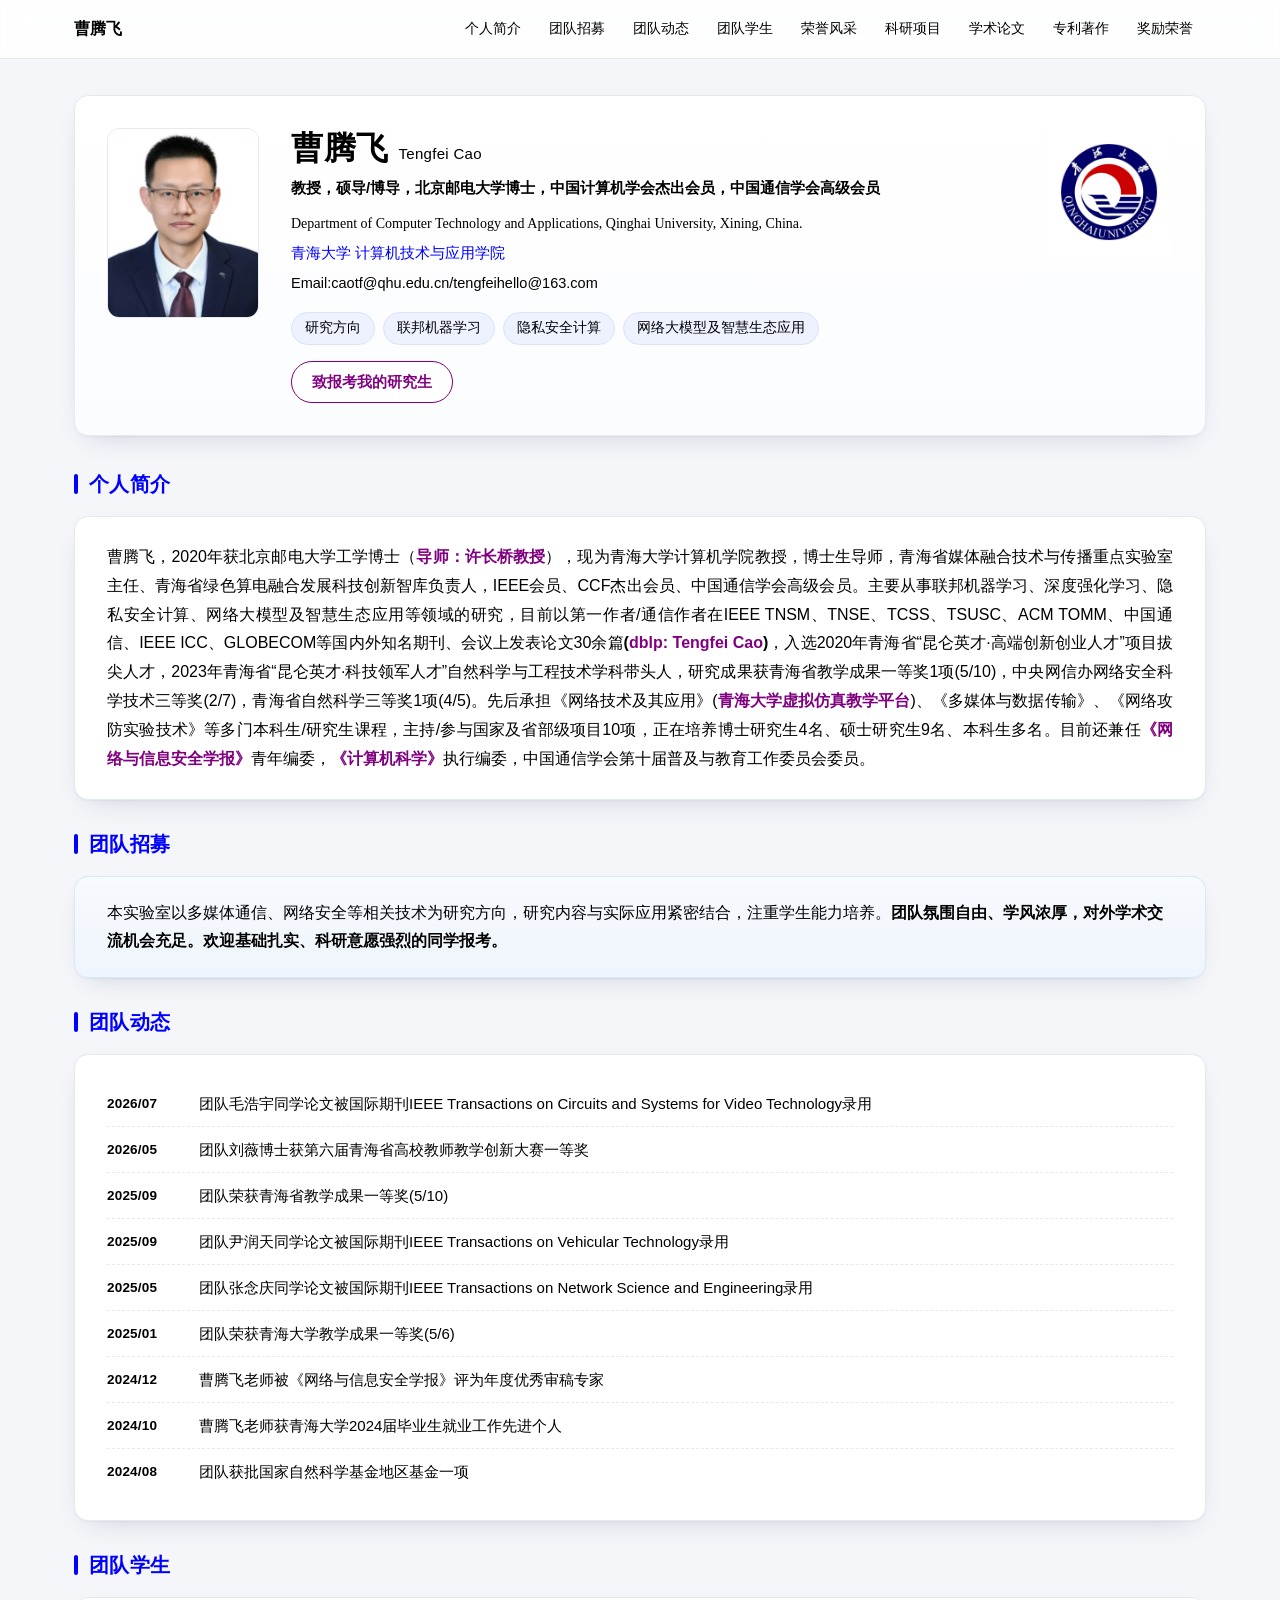
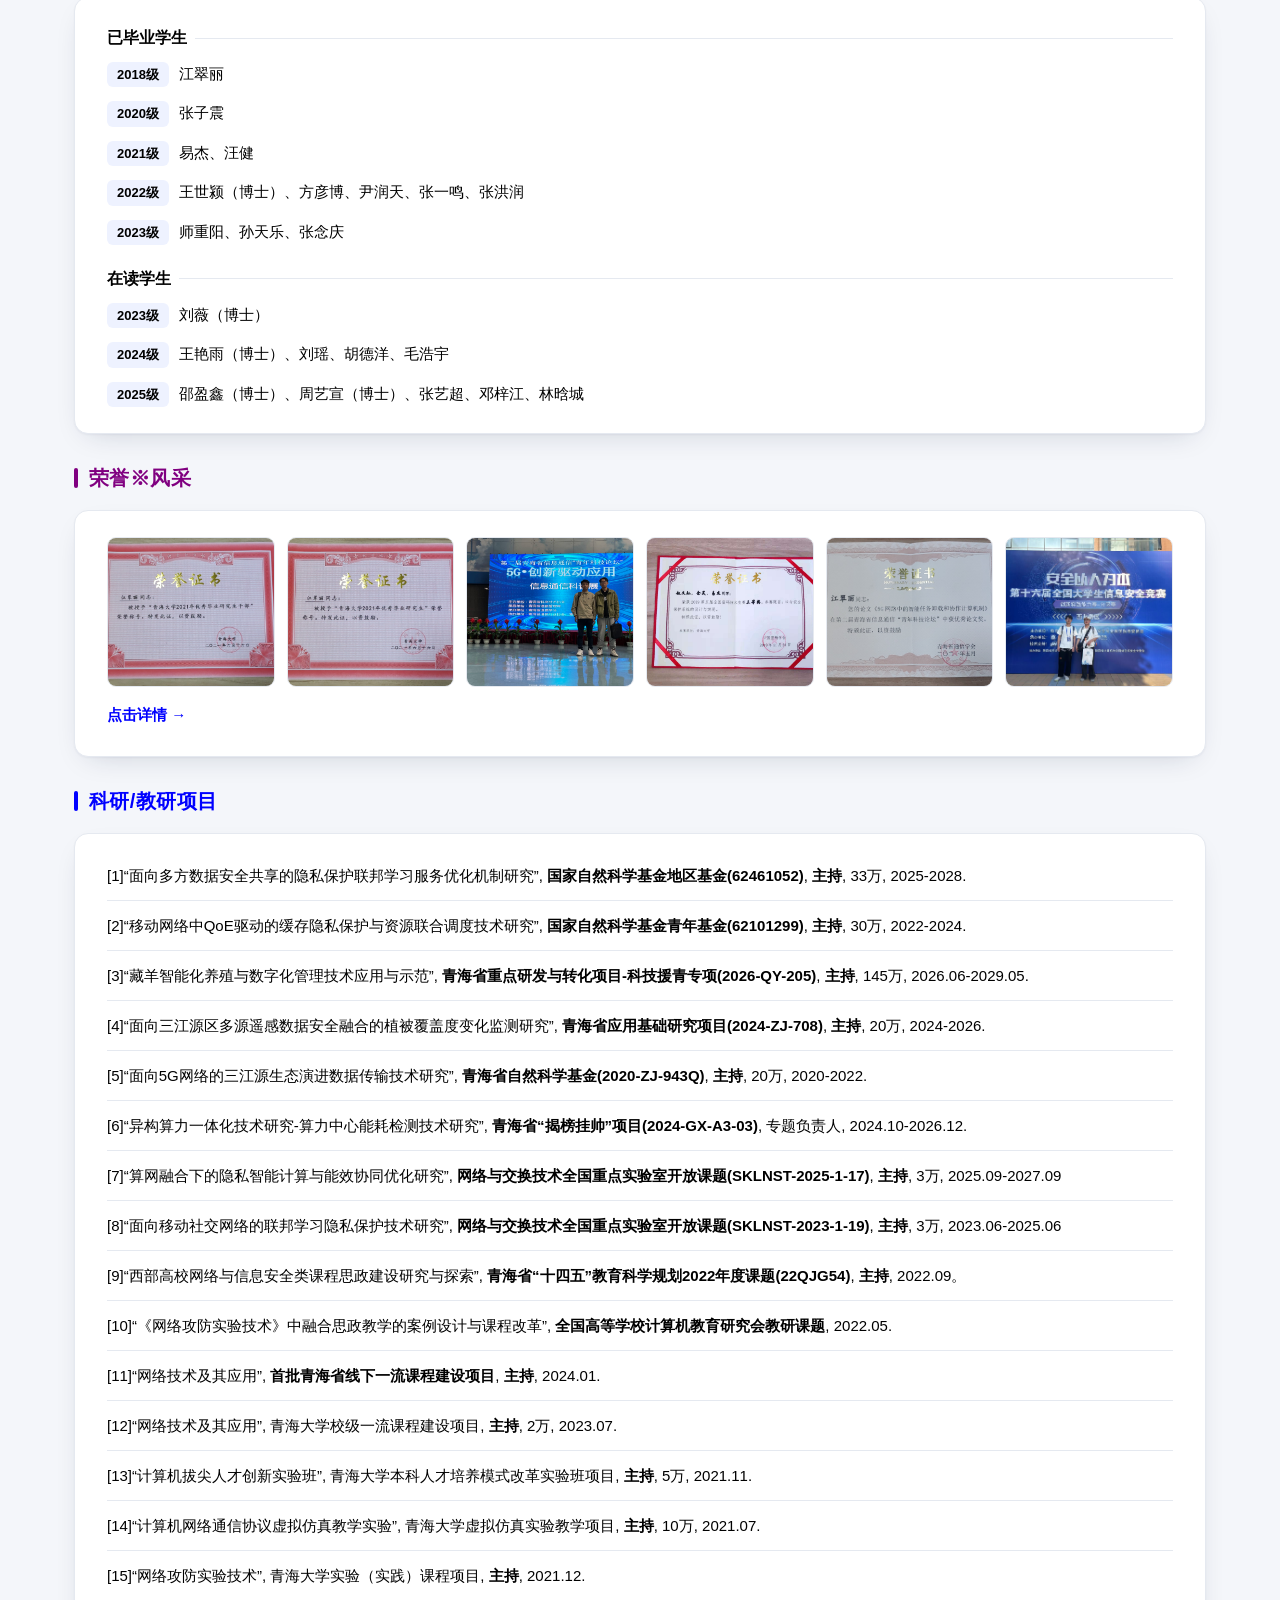
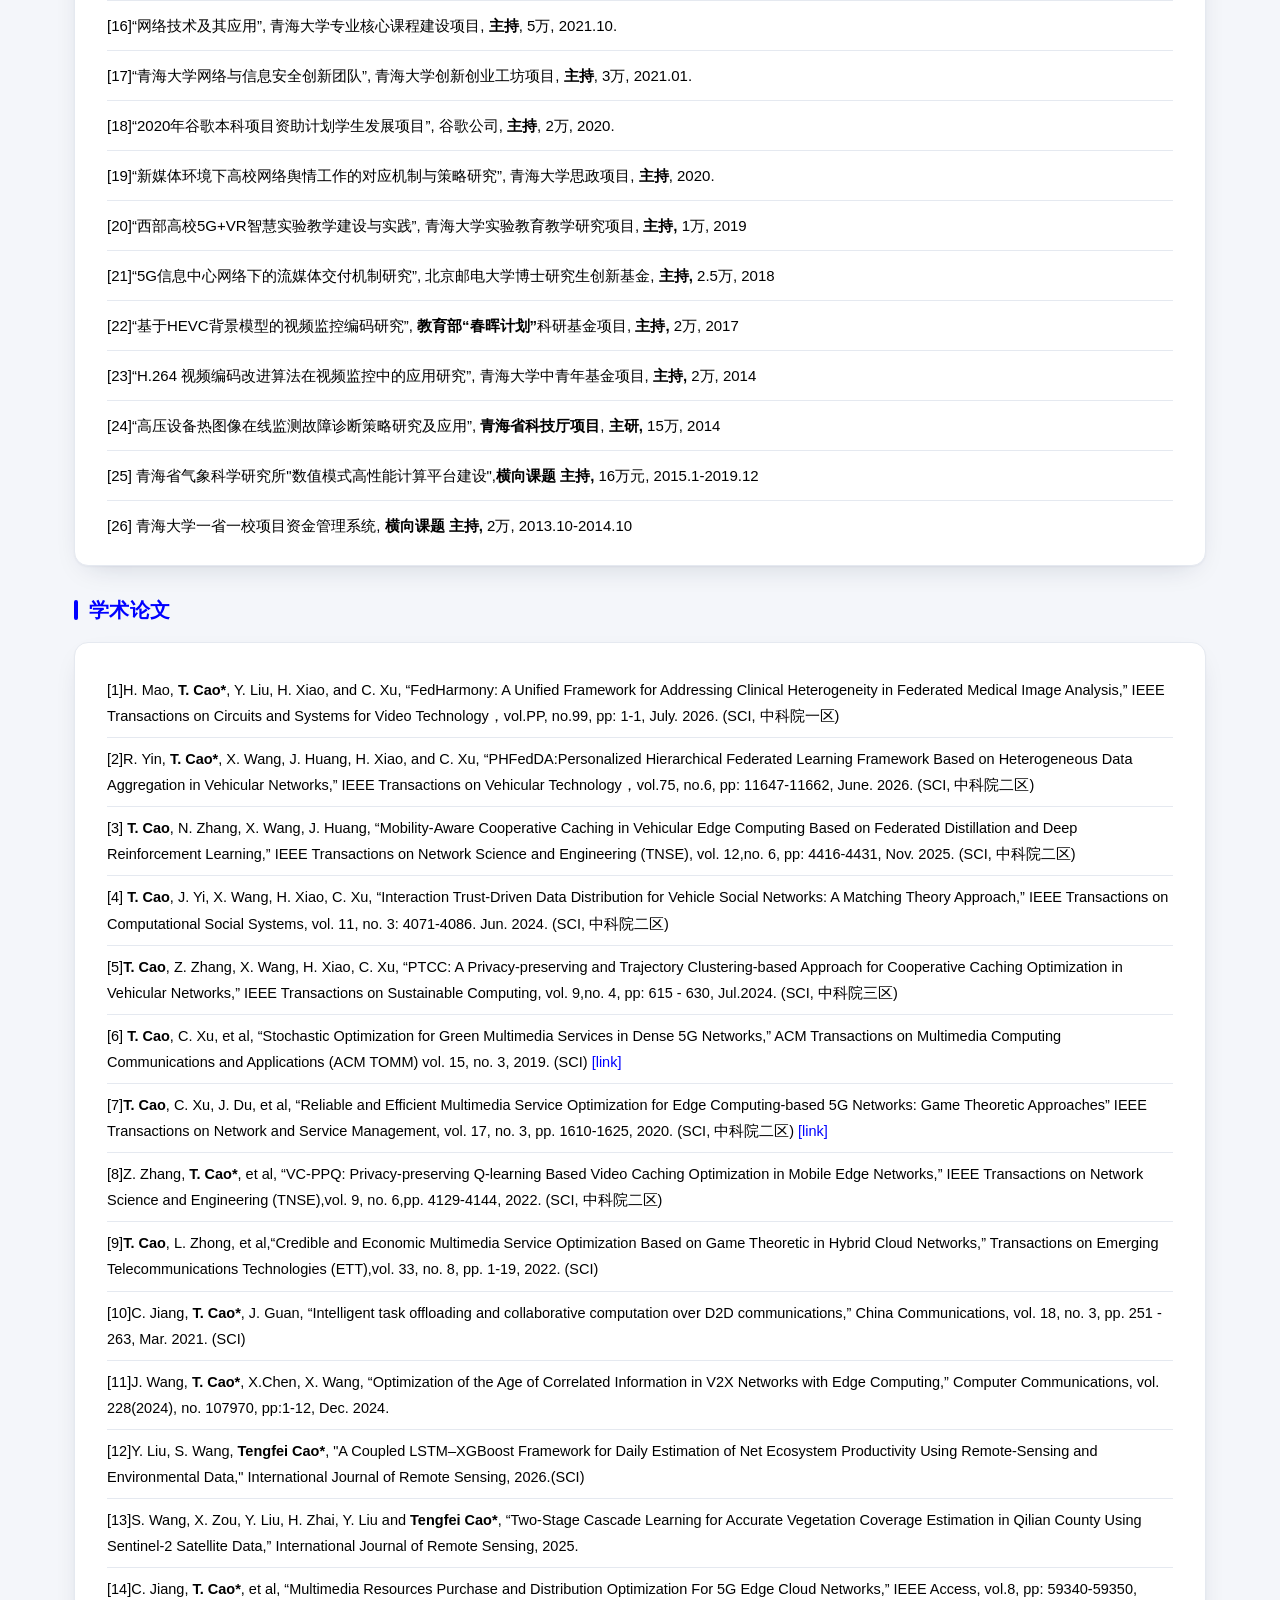
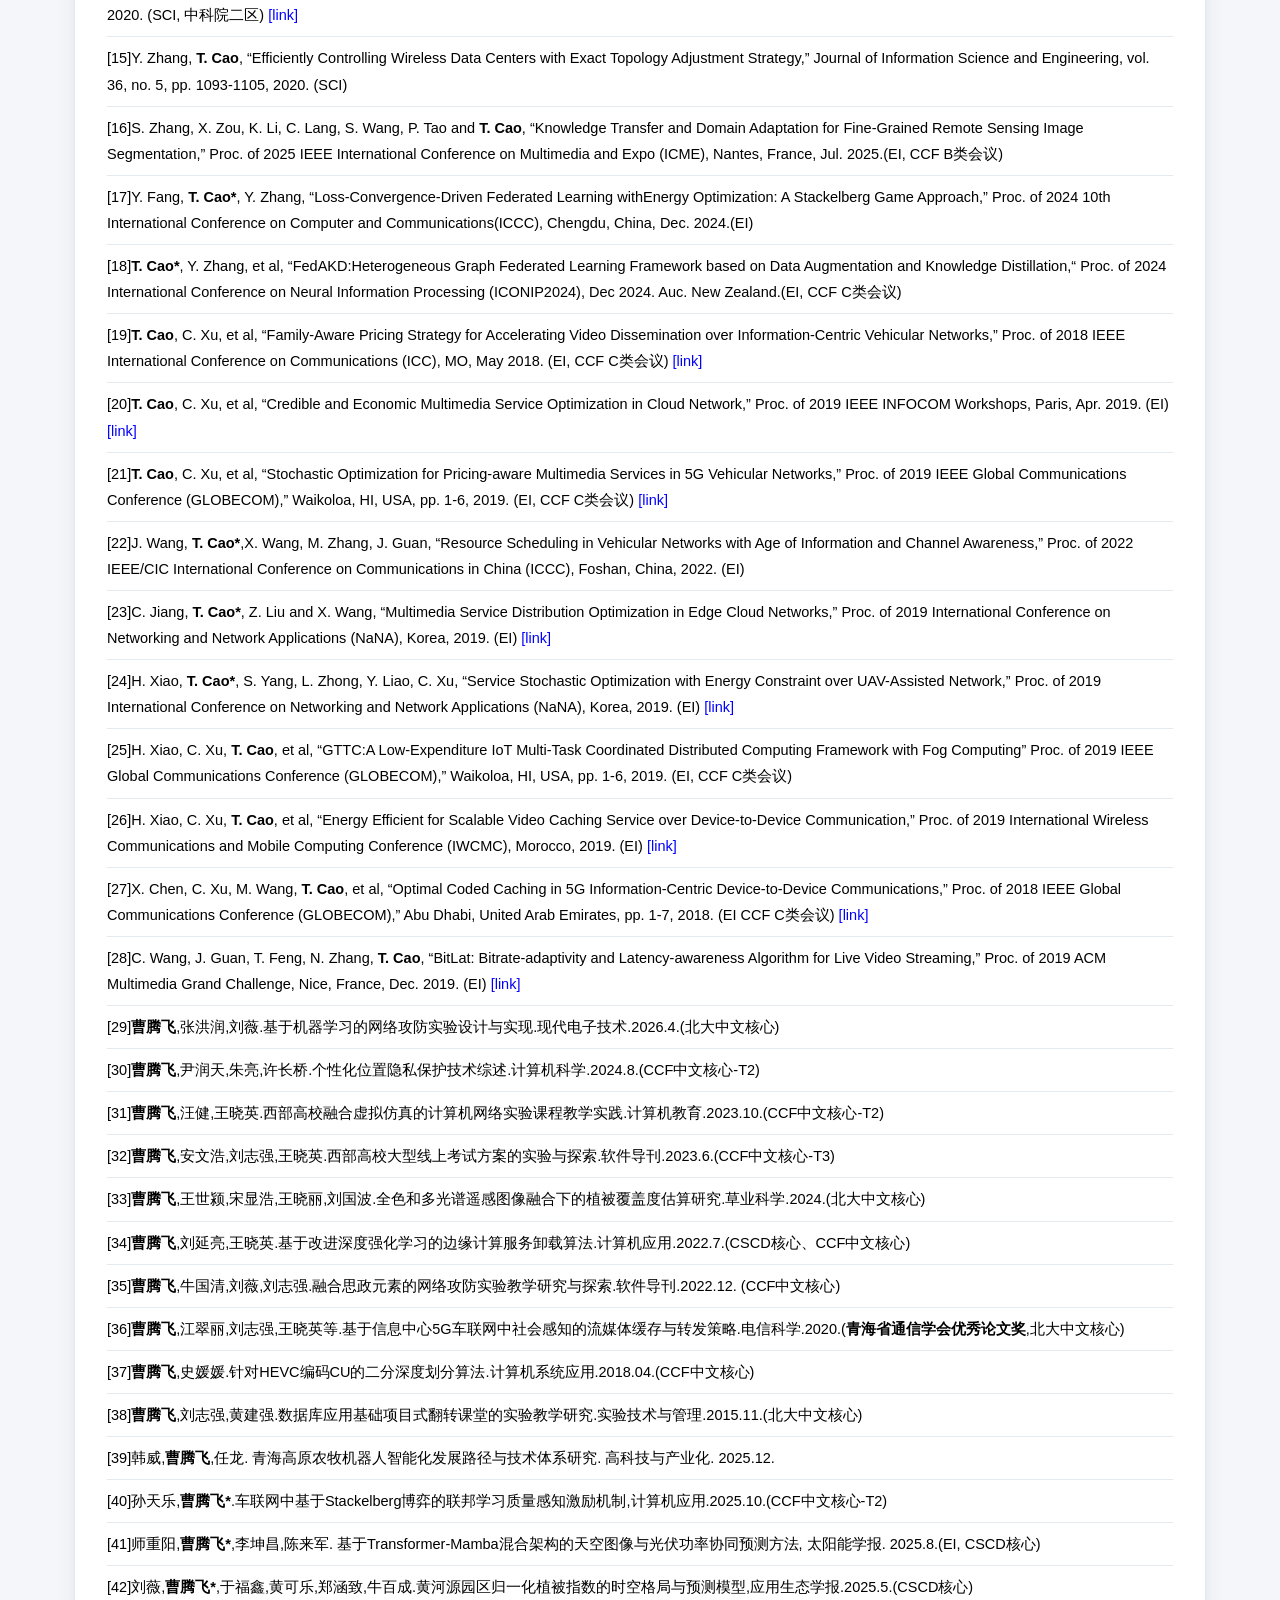
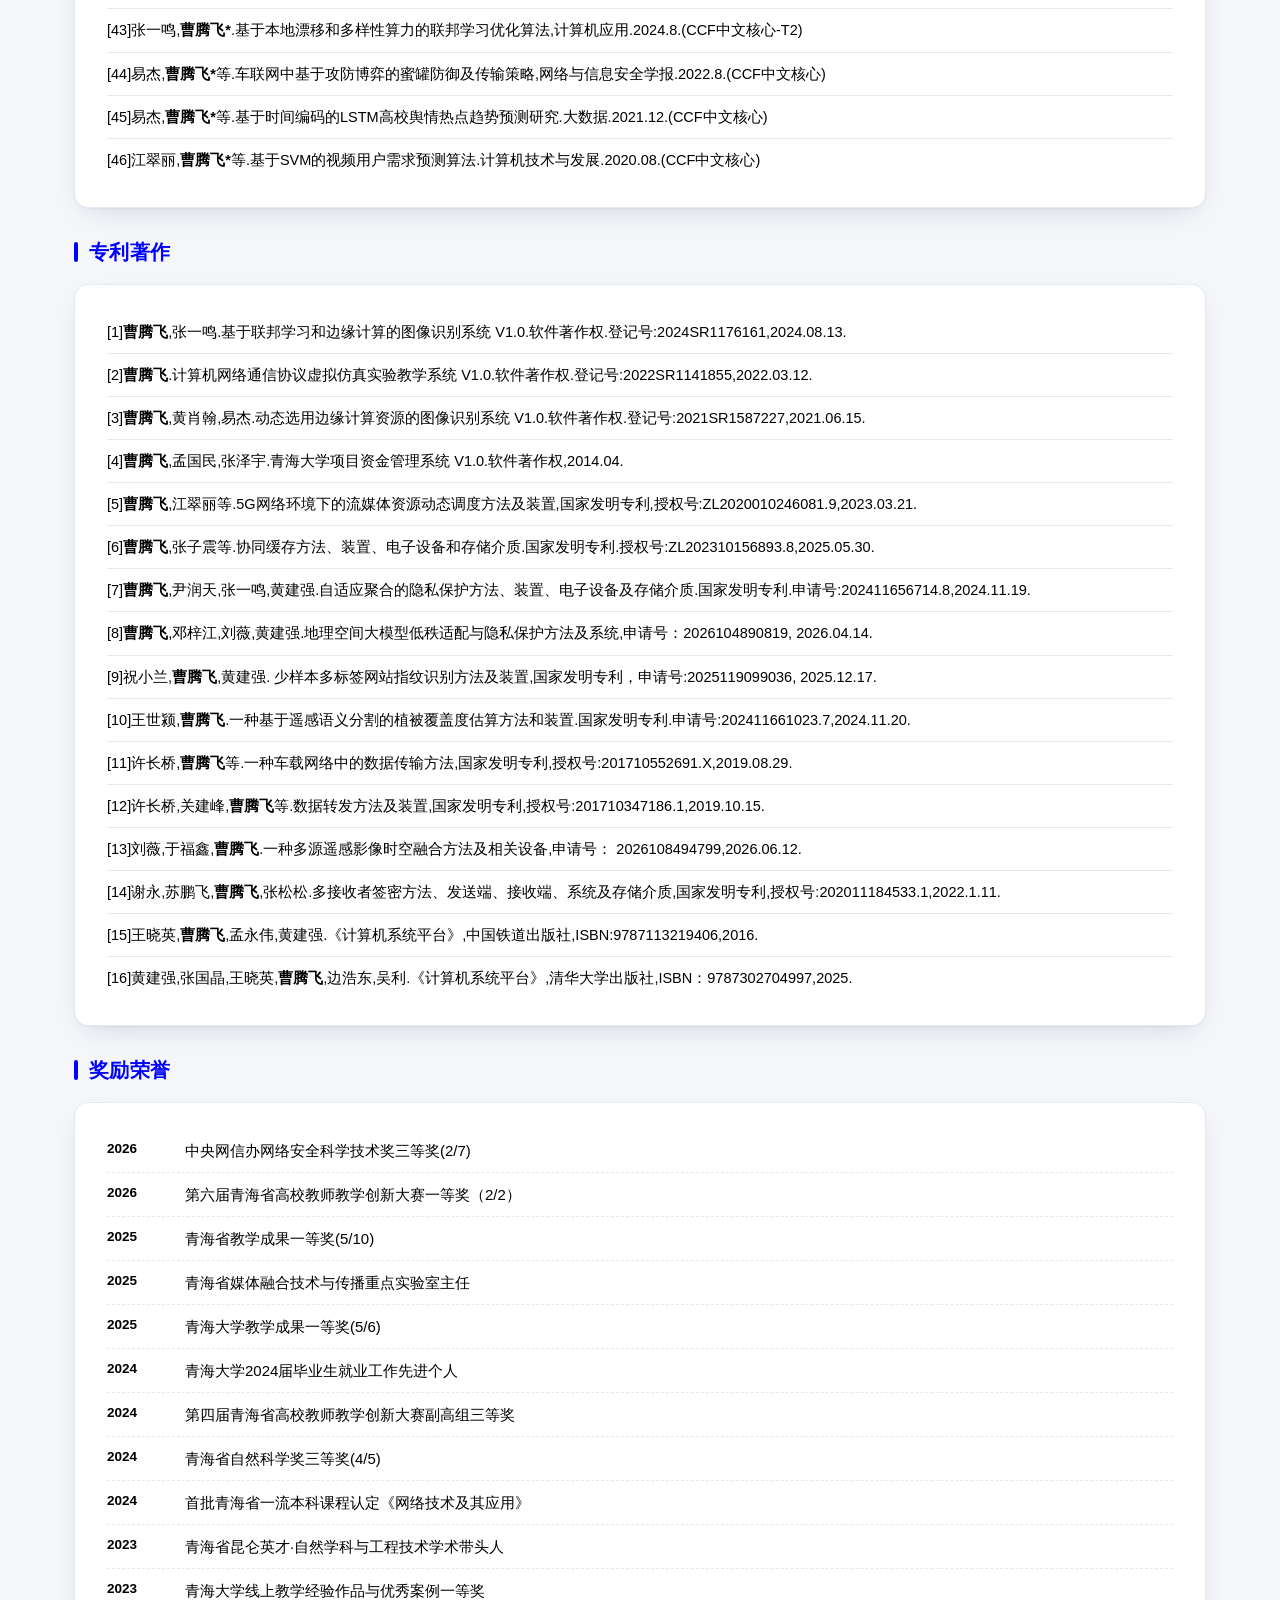
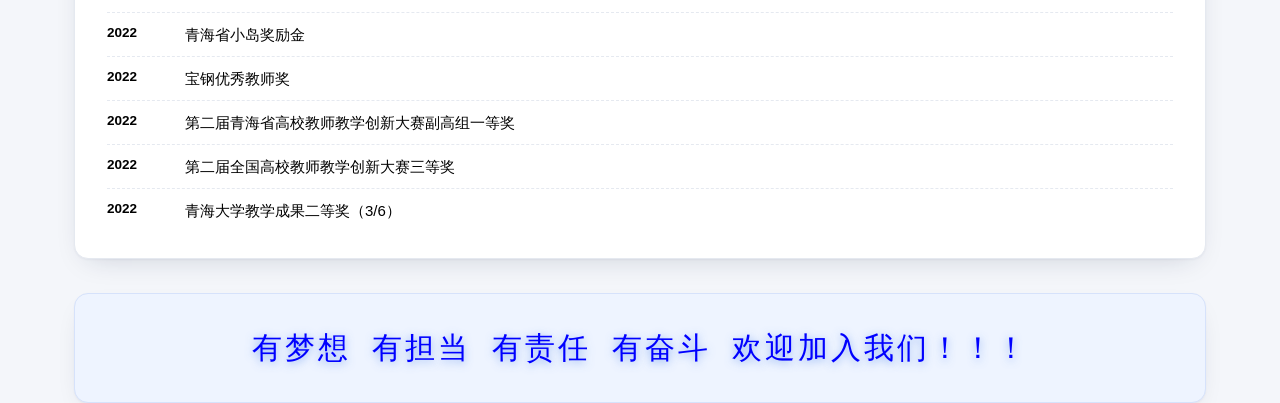
==== commit 3283fbd3: "Update student list labels in index.html Change "博士在读" to "博士" for the 2023/2024/2025 grade students" ====
--- a/index.html
+++ b/index.html
@@ -131,9 +131,9 @@
 			<p class="student-line"><span class="grade">2022级</span>王世颍（博士）、方彦博、尹润天、张一鸣、张洪润</p>
 			<p class="student-line"><span class="grade">2023级</span>师重阳、孙天乐、张念庆</p>
 			<div class="sub-head">在读学生</div>
-			<p class="student-line"><span class="grade">2023级</span>刘薇（博士在读）</p>
-			<p class="student-line"><span class="grade">2024级</span>王艳雨（博士在读）、刘瑶、胡德洋、毛浩宇</p>
-			<p class="student-line"><span class="grade">2025级</span>邵盈鑫（博士在读）、周艺宣（博士在读）、张艺超、邓梓江、林晗城</p>
+			<p class="student-line"><span class="grade">2023级</span>刘薇（博士）</p>
+			<p class="student-line"><span class="grade">2024级</span>王艳雨（博士）、刘瑶、胡德洋、毛浩宇</p>
+			<p class="student-line"><span class="grade">2025级</span>邵盈鑫（博士）、周艺宣（博士）、张艺超、邓梓江、林晗城</p>
 
 			<!--
 			移动边缘计算、博弈论方向
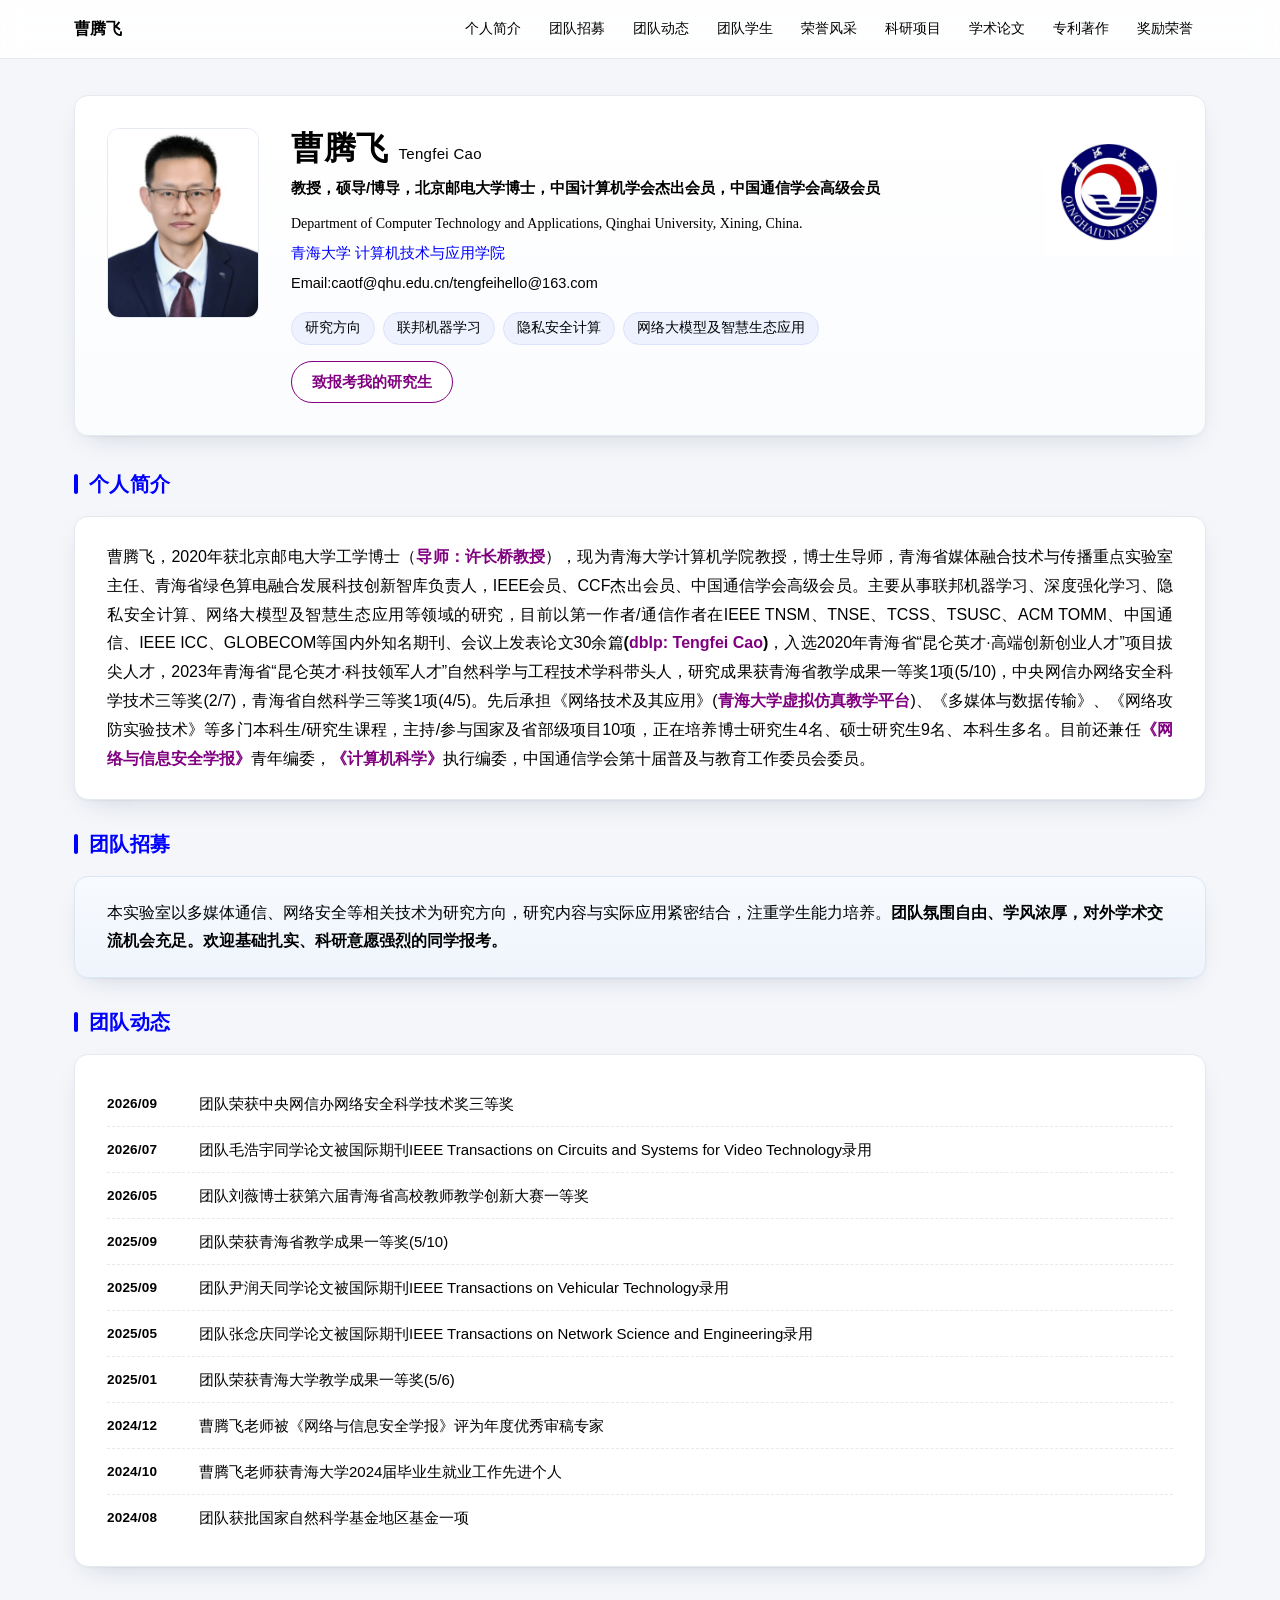
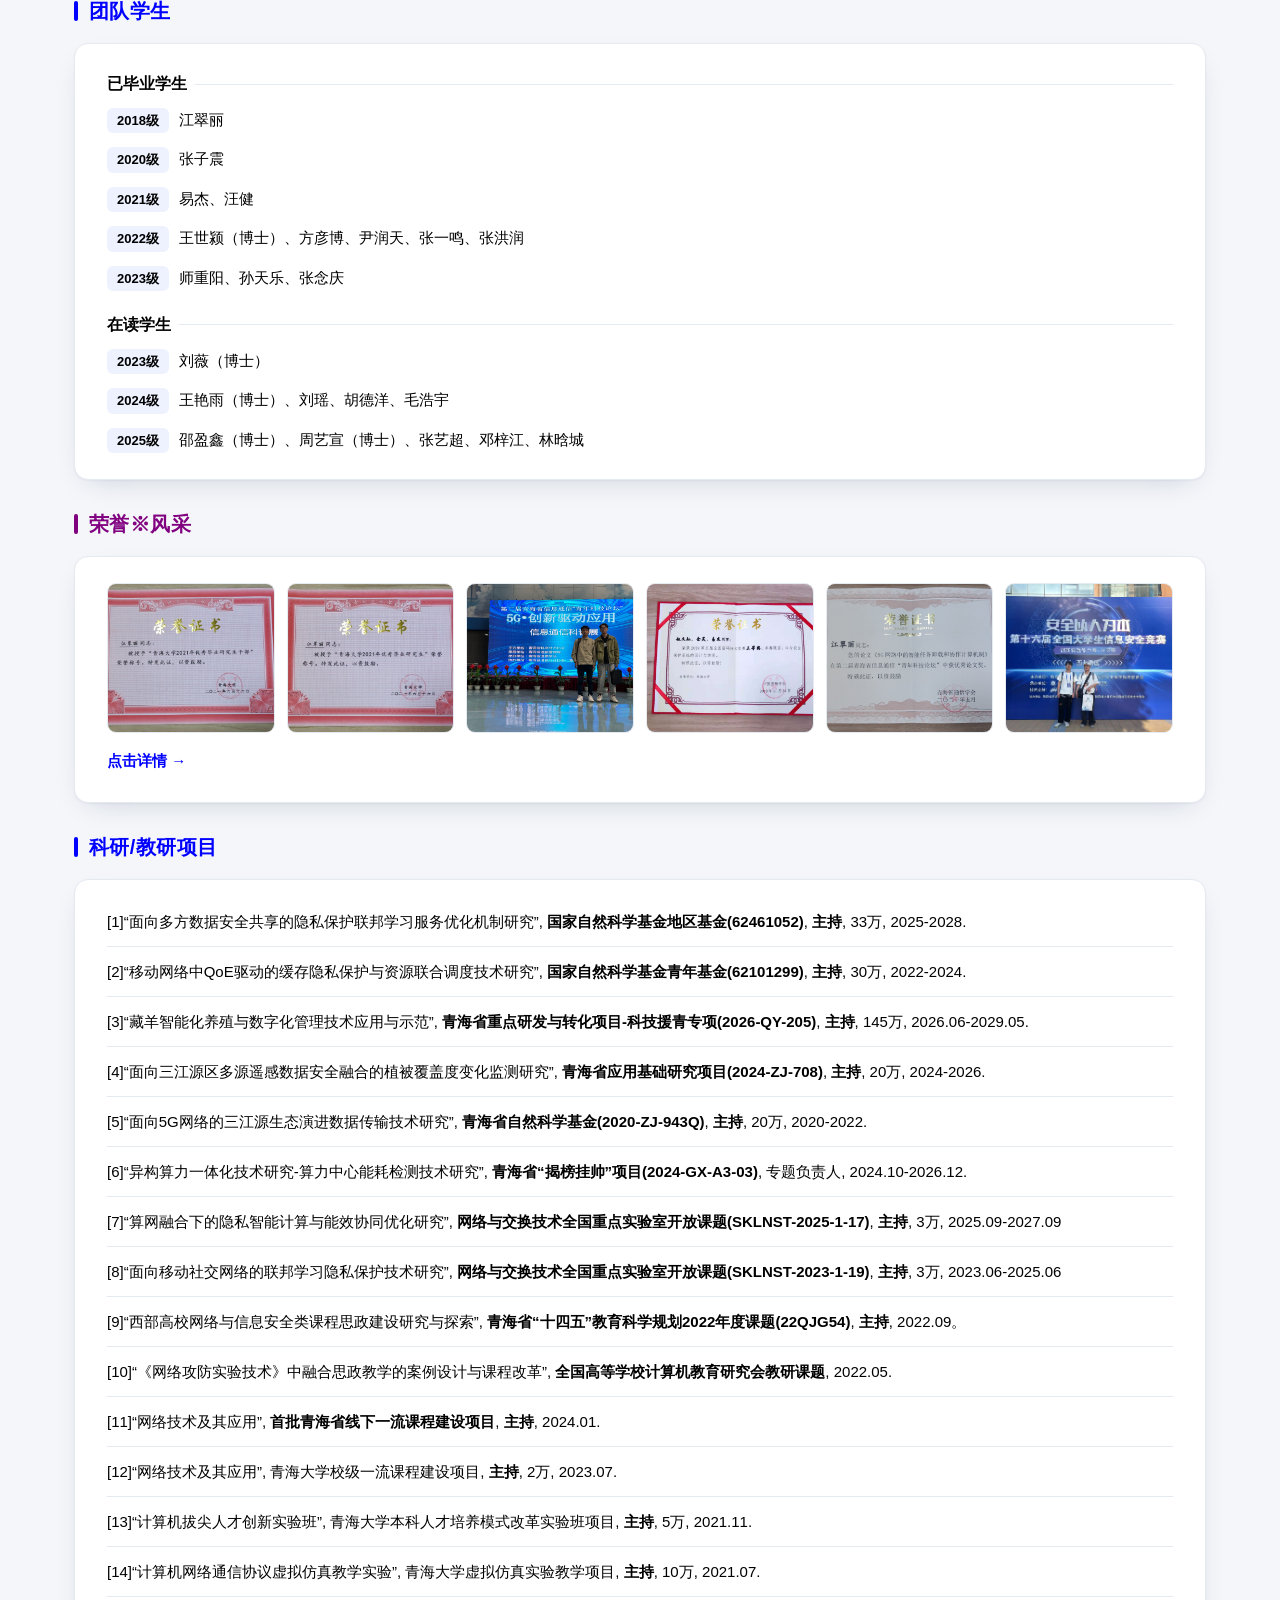
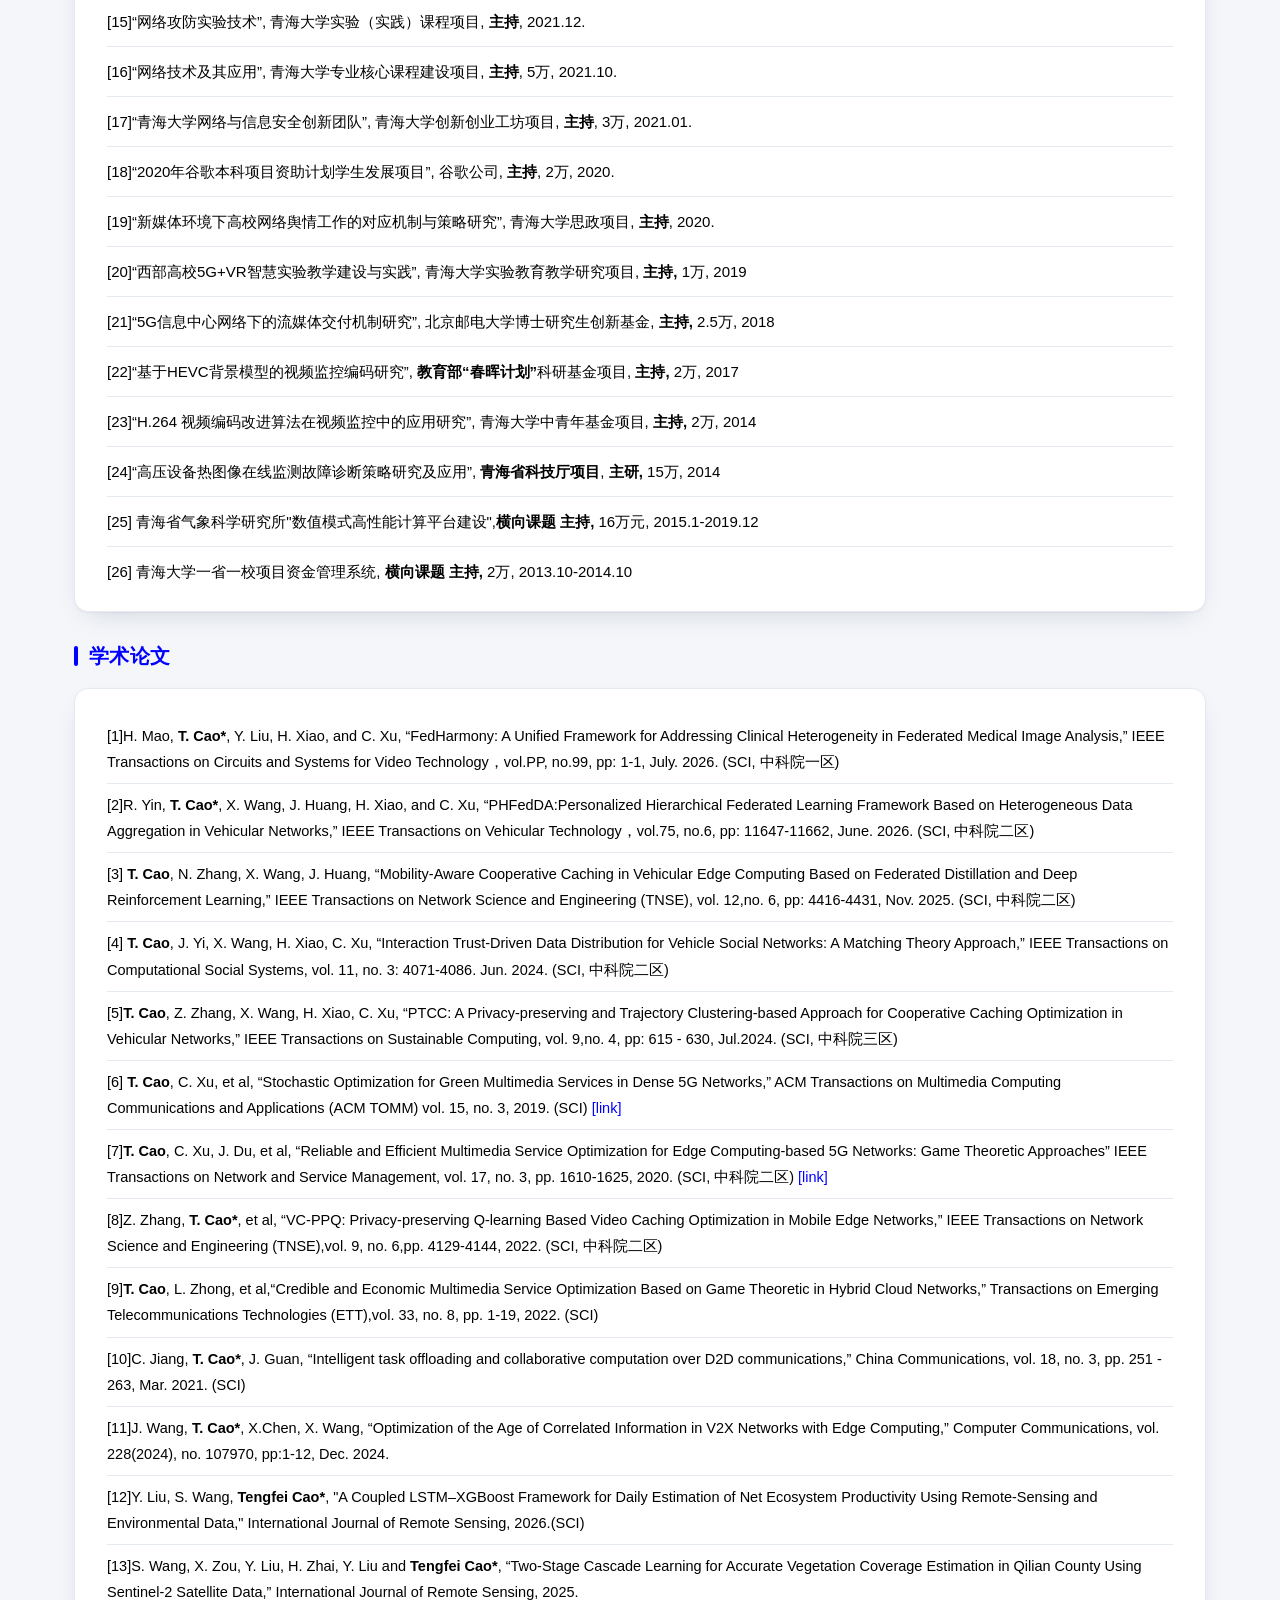
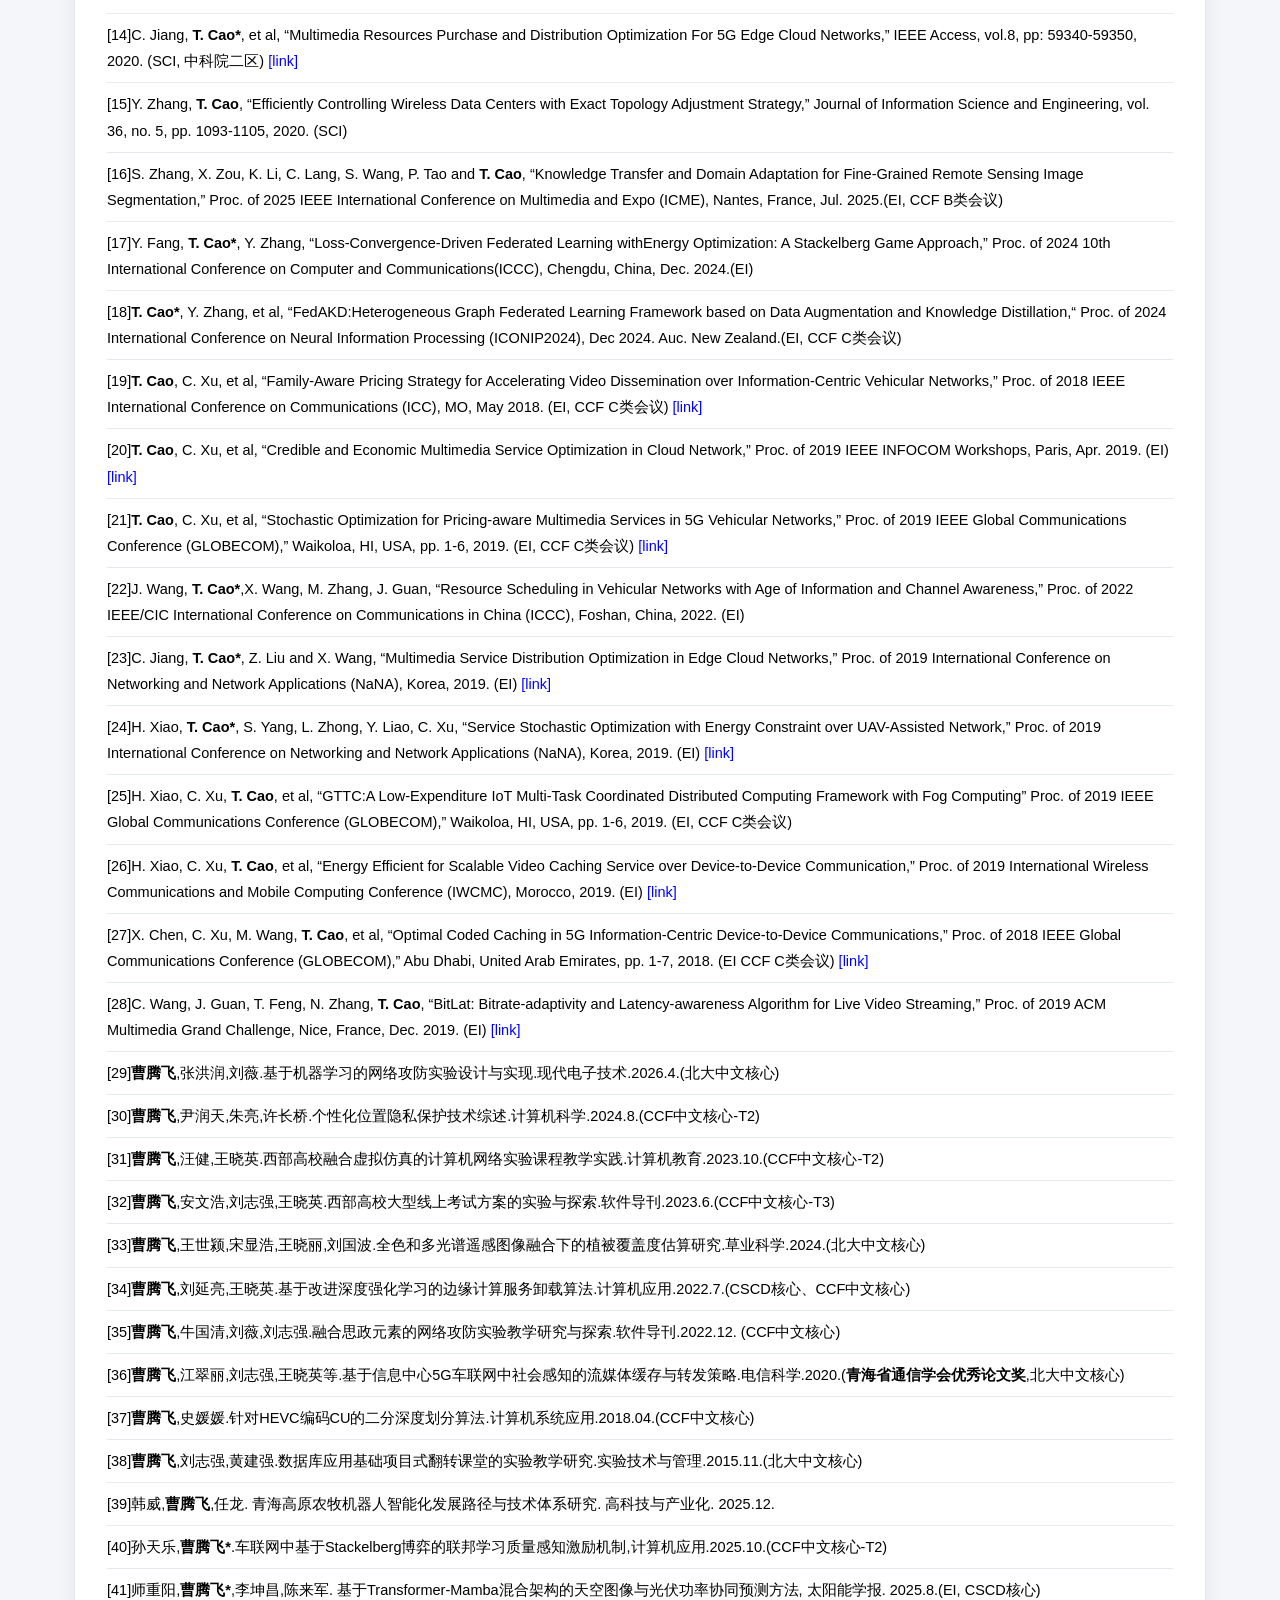
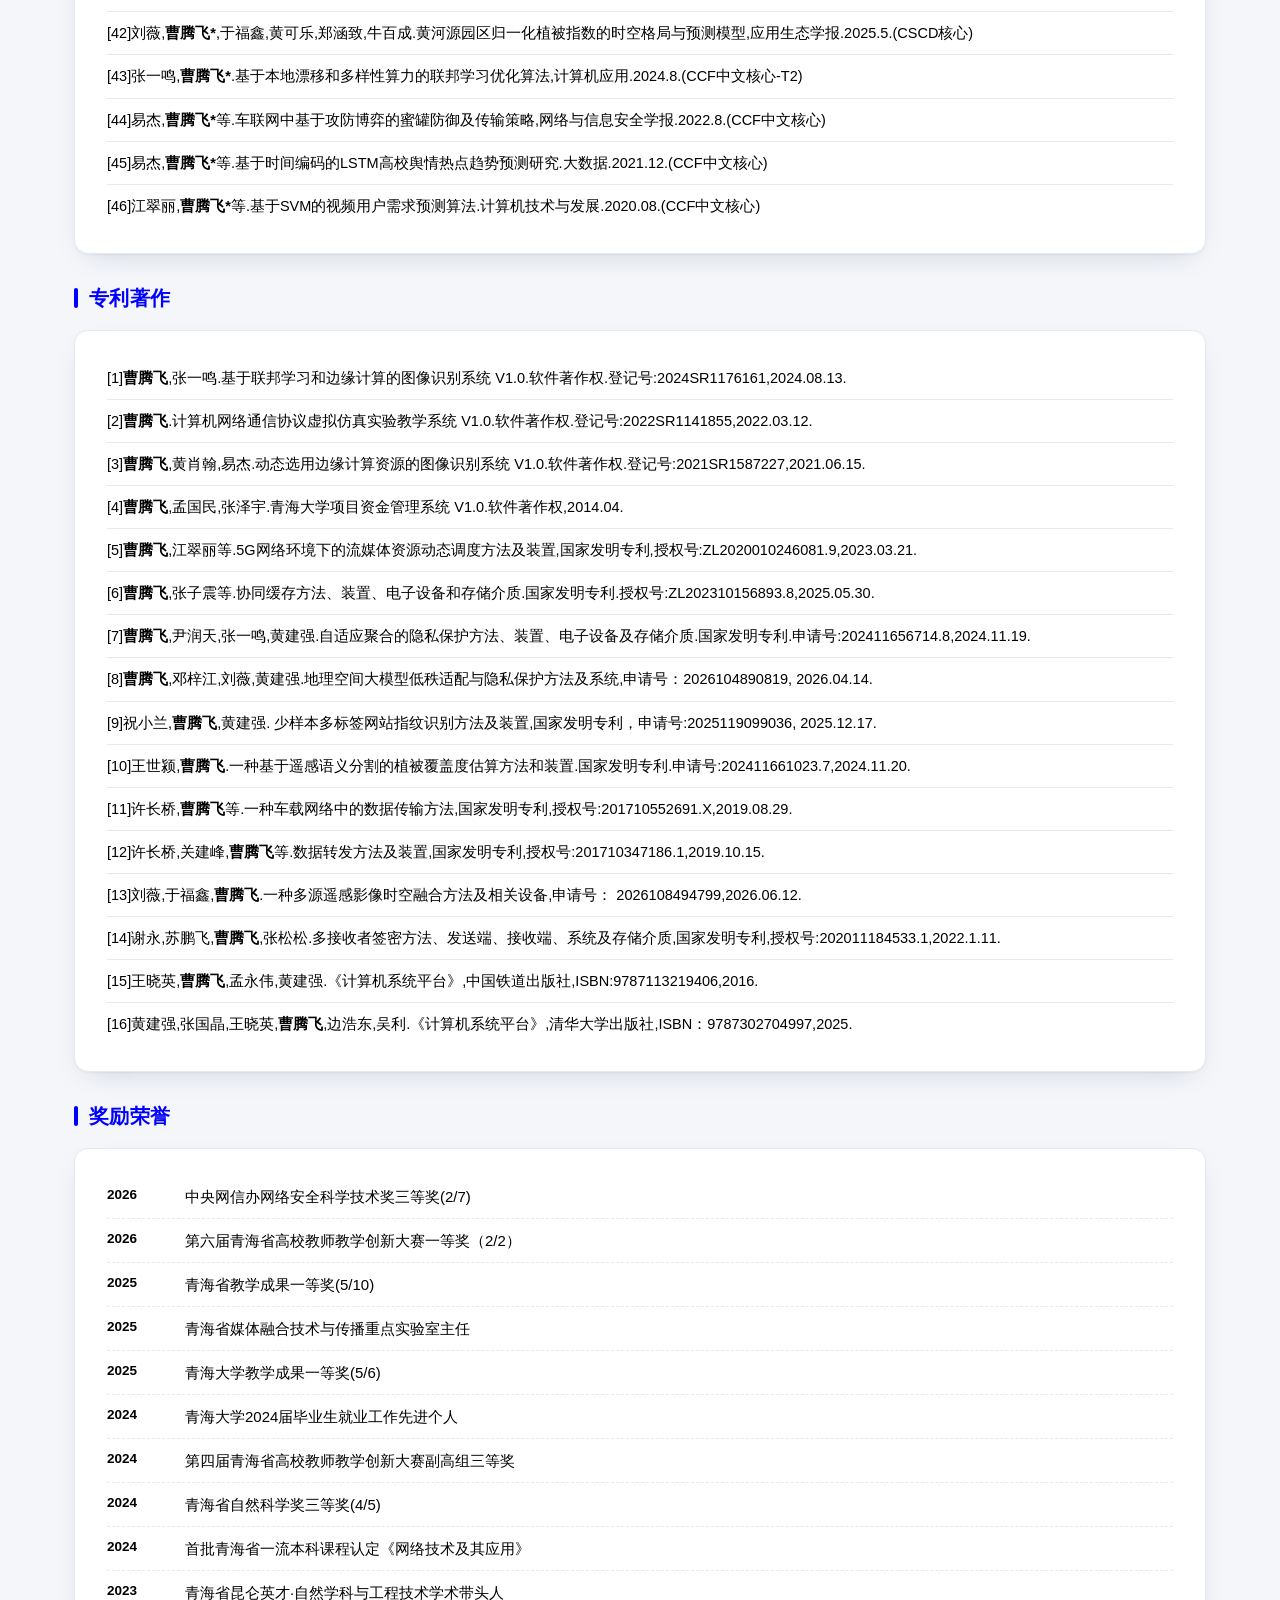
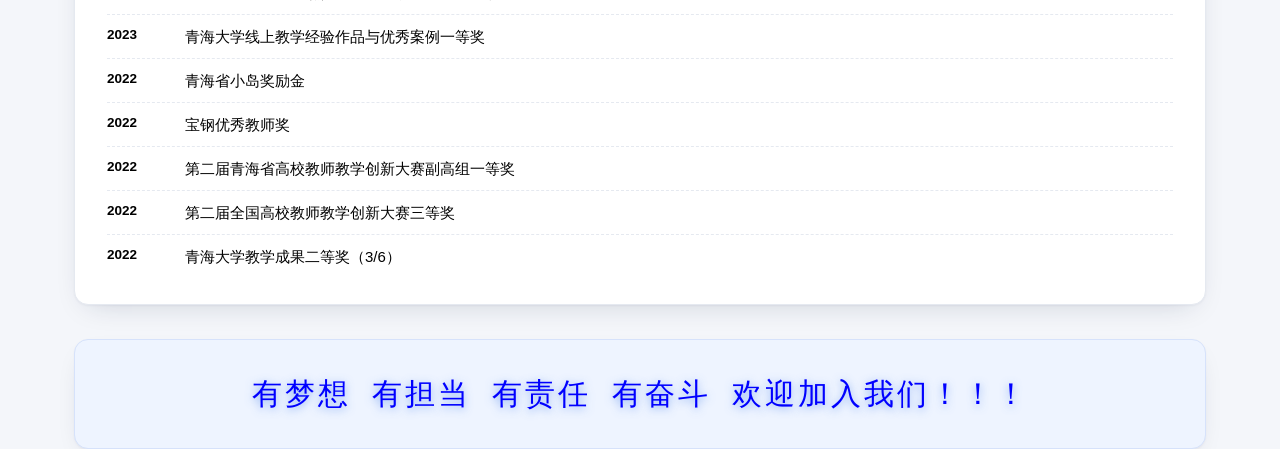
==== commit f9e5f154: "Add 2026/09 news item to index.html Team awarded third prize of the Cybersecurity Science and Techno" ====
--- a/index.html
+++ b/index.html
@@ -82,6 +82,7 @@
 		<div class="sec-head"><h2>团队动态</h2></div>
 		<div class="card">
 			<ul class="news">
+				<li><span class="news-date">2026/09</span><span class="news-text">团队荣获中央网信办网络安全科学技术奖三等奖</span></li>
 				<li><span class="news-date">2026/07</span><span class="news-text">团队毛浩宇同学论文被国际期刊IEEE Transactions on Circuits and Systems for Video Technology录用</span></li>
 				<li><span class="news-date">2026/05</span><span class="news-text">团队刘薇博士获第六届青海省高校教师教学创新大赛一等奖</span></li>
 				<li><span class="news-date">2025/09</span><span class="news-text">团队荣获青海省教学成果一等奖(5/10)</span></li>
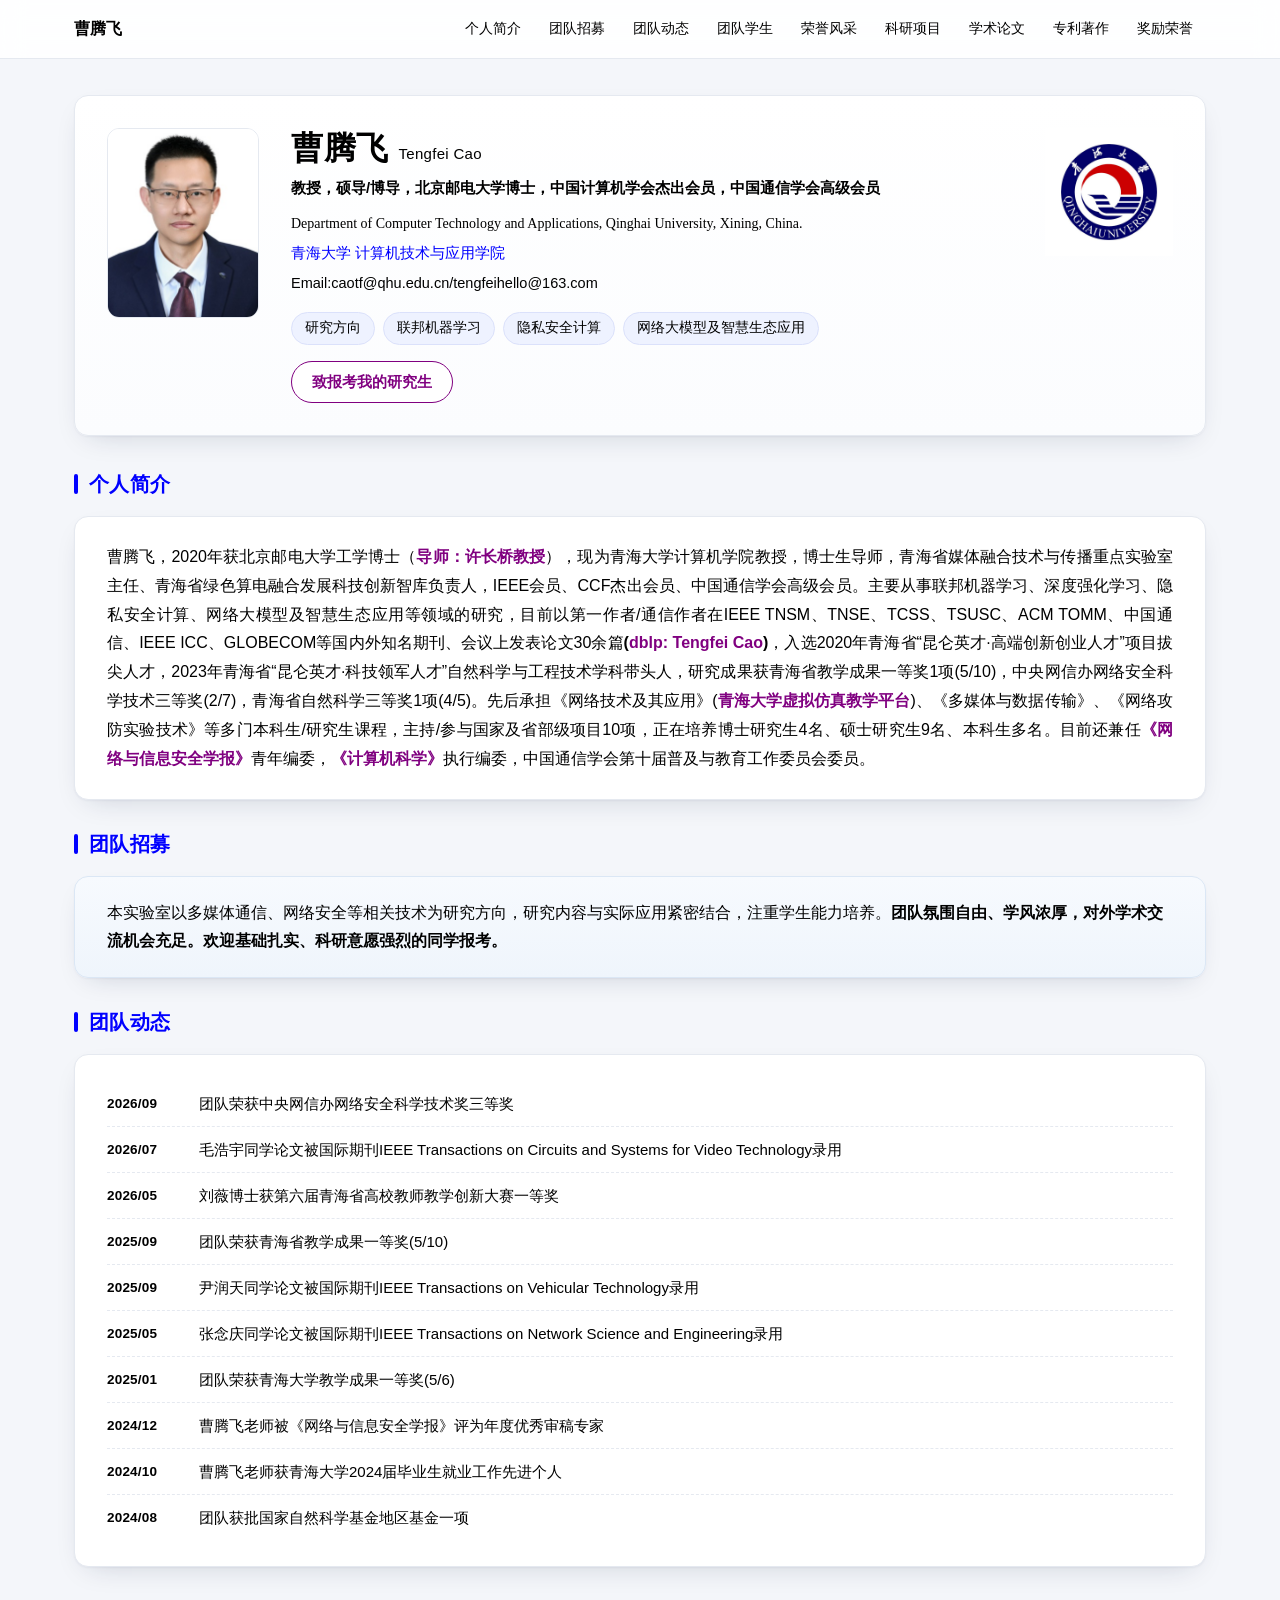
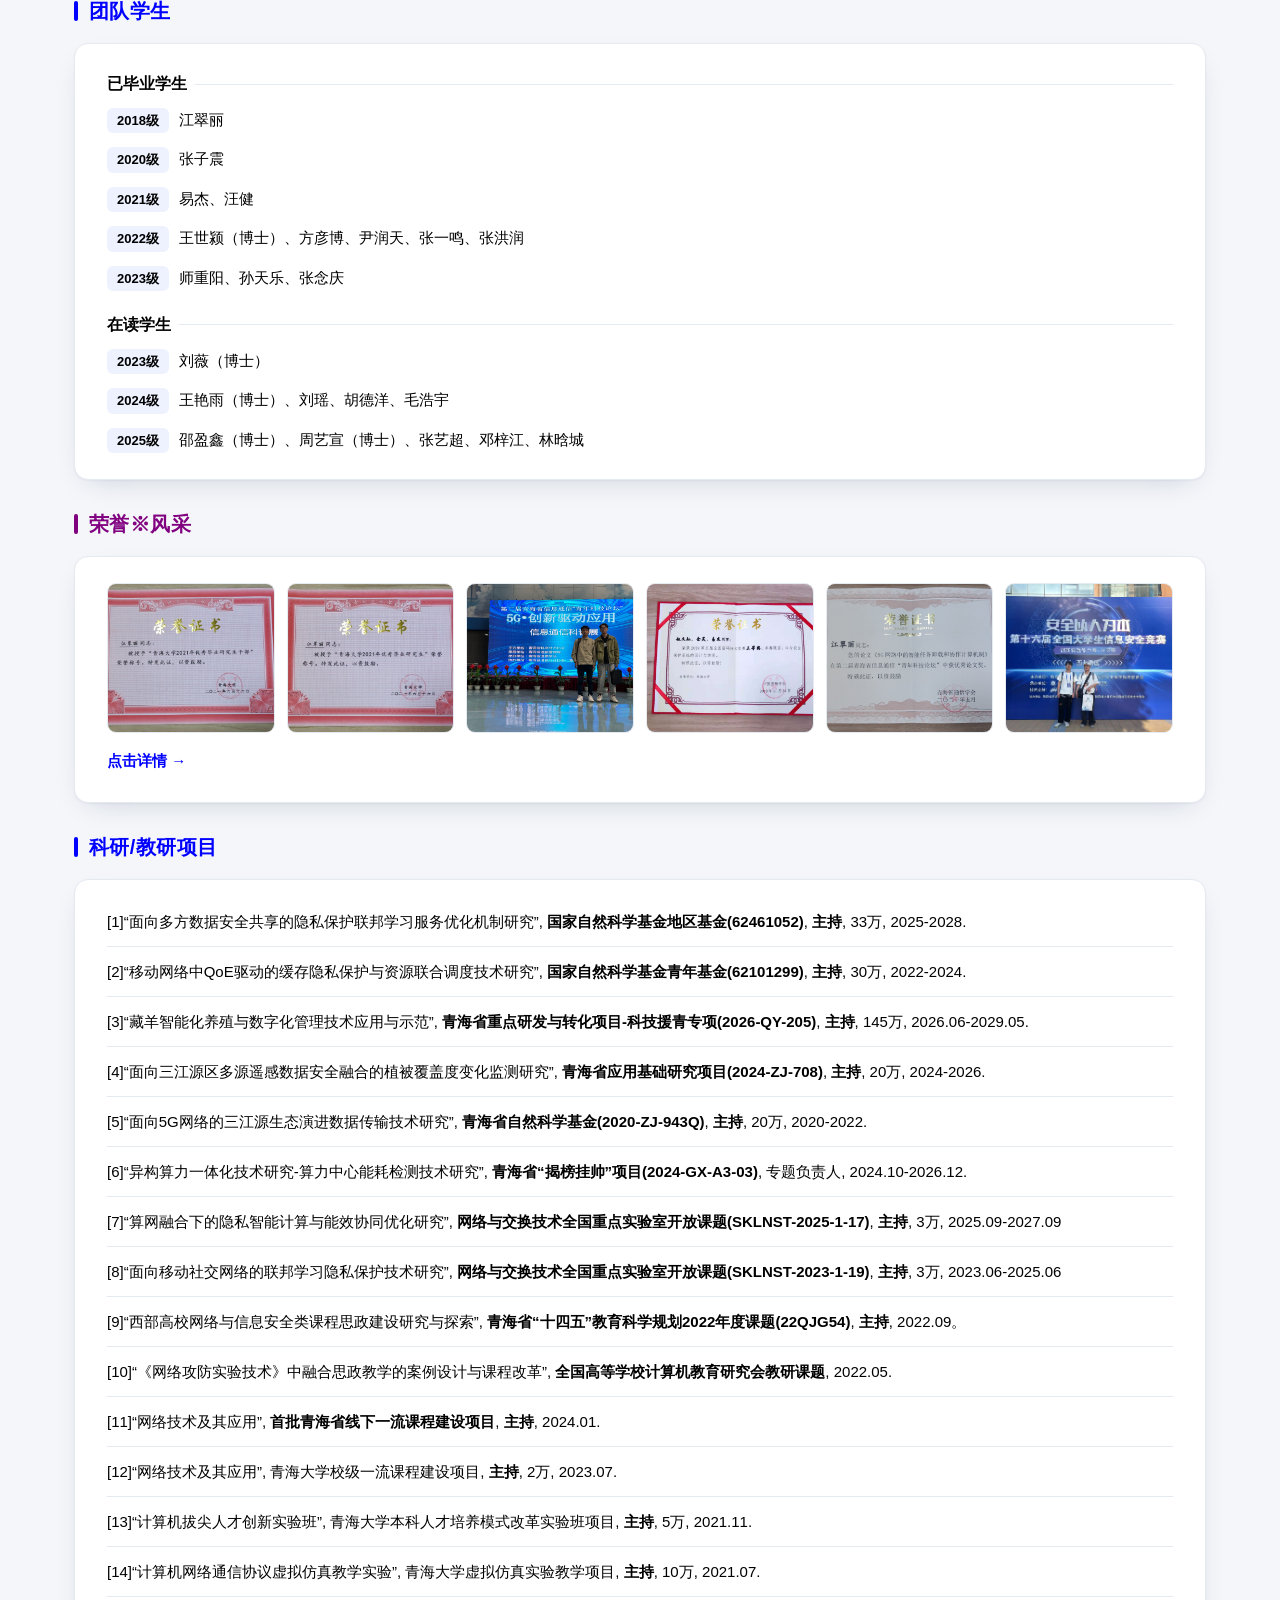
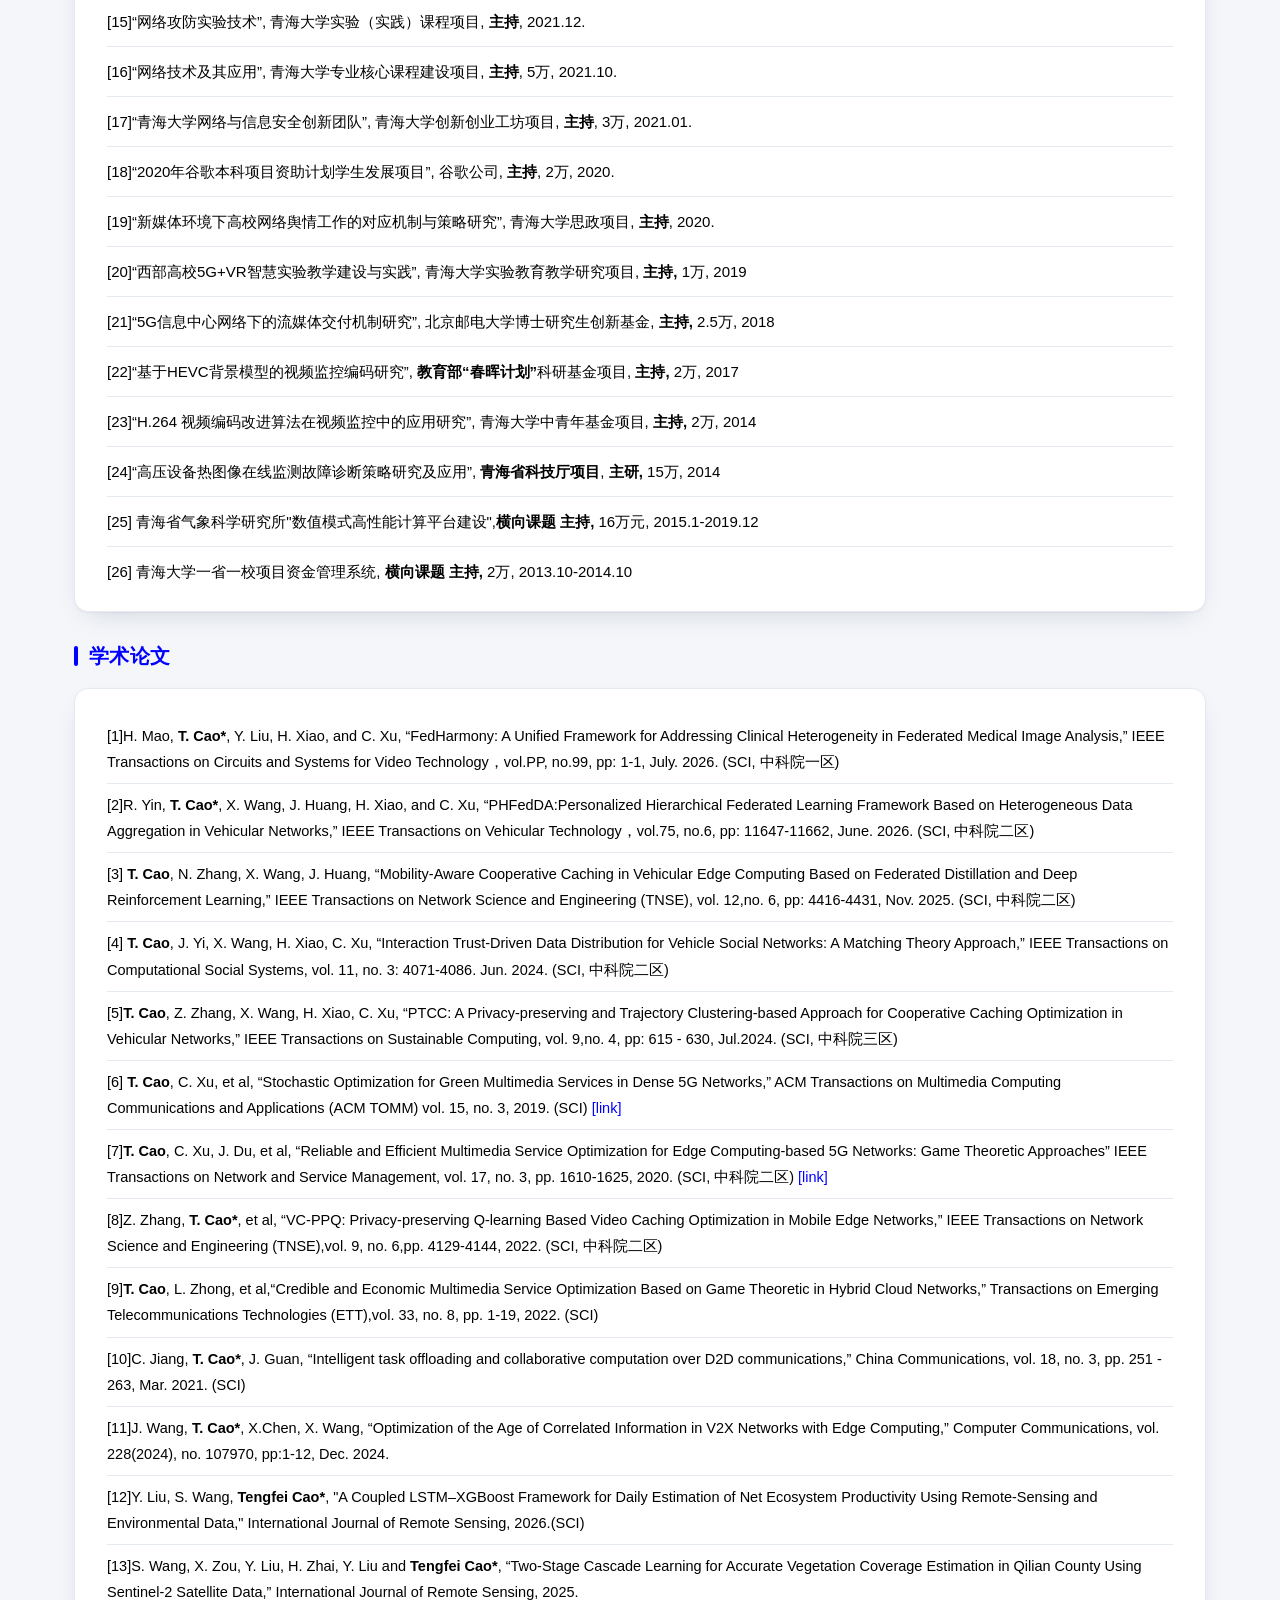
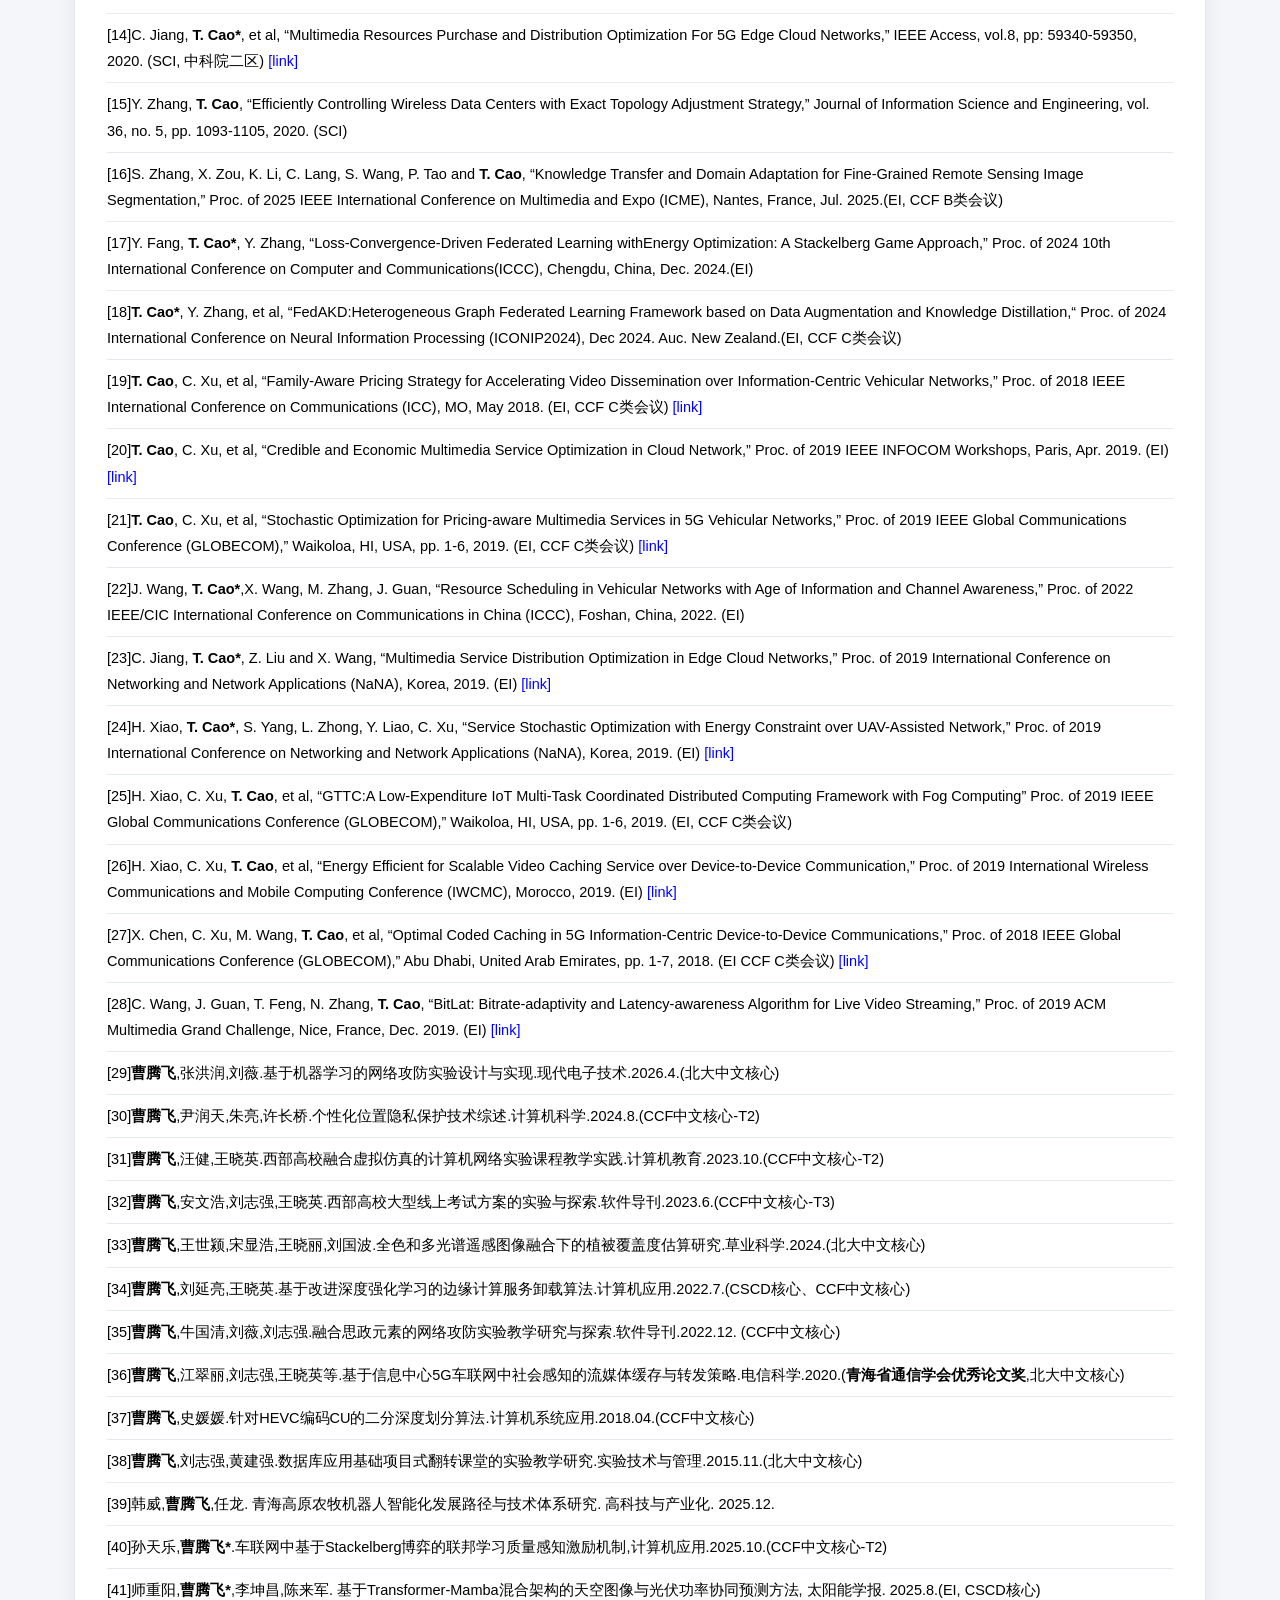
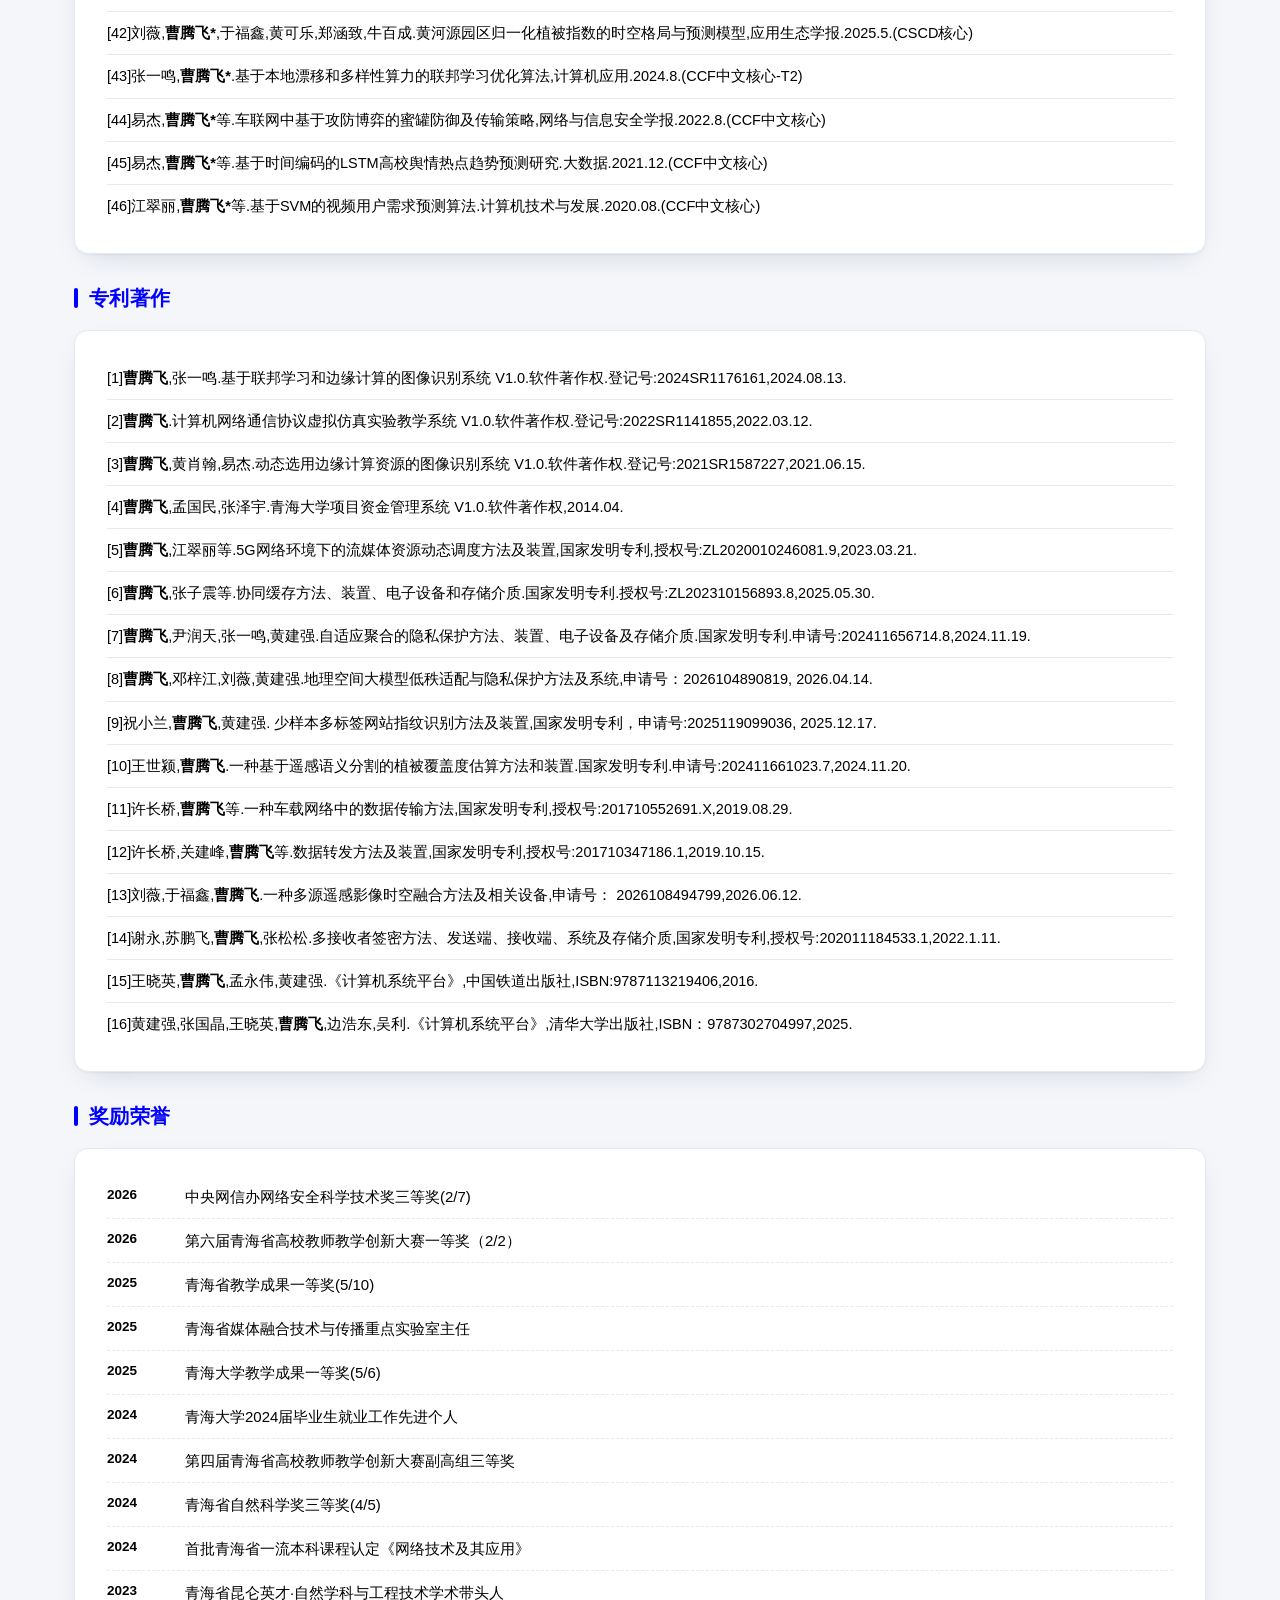
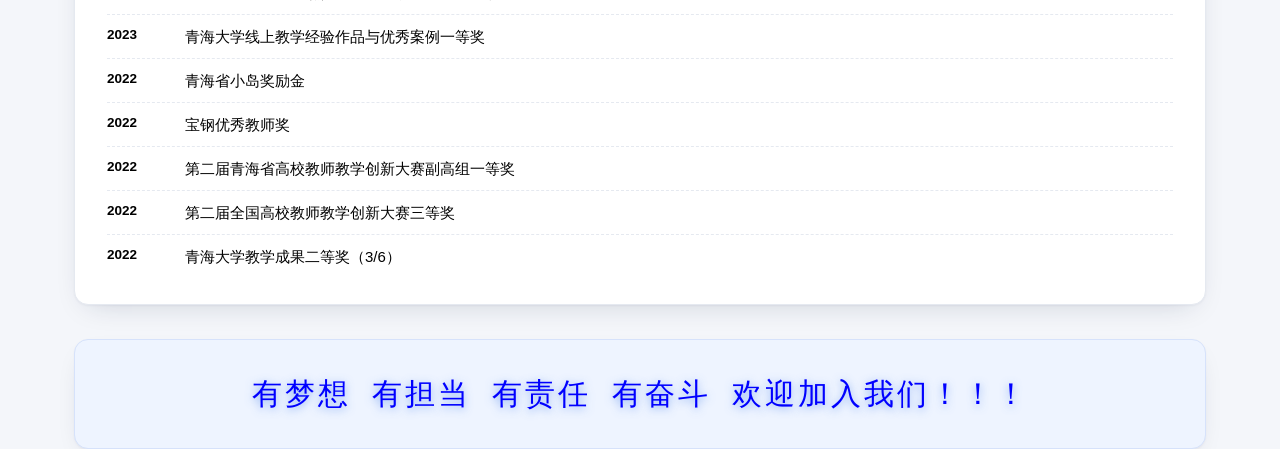
==== commit 8d657a4b: "Update index.html" ====
--- a/index.html
+++ b/index.html
@@ -83,11 +83,11 @@
 		<div class="card">
 			<ul class="news">
 				<li><span class="news-date">2026/09</span><span class="news-text">团队荣获中央网信办网络安全科学技术奖三等奖</span></li>
-				<li><span class="news-date">2026/07</span><span class="news-text">团队毛浩宇同学论文被国际期刊IEEE Transactions on Circuits and Systems for Video Technology录用</span></li>
-				<li><span class="news-date">2026/05</span><span class="news-text">团队刘薇博士获第六届青海省高校教师教学创新大赛一等奖</span></li>
+				<li><span class="news-date">2026/07</span><span class="news-text">毛浩宇同学论文被国际期刊IEEE Transactions on Circuits and Systems for Video Technology录用</span></li>
+				<li><span class="news-date">2026/05</span><span class="news-text">刘薇博士获第六届青海省高校教师教学创新大赛一等奖</span></li>
 				<li><span class="news-date">2025/09</span><span class="news-text">团队荣获青海省教学成果一等奖(5/10)</span></li>
-				<li><span class="news-date">2025/09</span><span class="news-text">团队尹润天同学论文被国际期刊IEEE Transactions on Vehicular Technology录用</span></li>
-				<li><span class="news-date">2025/05</span><span class="news-text">团队张念庆同学论文被国际期刊IEEE Transactions on Network Science and Engineering录用</span></li>
+				<li><span class="news-date">2025/09</span><span class="news-text">尹润天同学论文被国际期刊IEEE Transactions on Vehicular Technology录用</span></li>
+				<li><span class="news-date">2025/05</span><span class="news-text">张念庆同学论文被国际期刊IEEE Transactions on Network Science and Engineering录用</span></li>
 				<li><span class="news-date">2025/01</span><span class="news-text">团队荣获青海大学教学成果一等奖(5/6)</span></li>
 				<li><span class="news-date">2024/12</span><span class="news-text">曹腾飞老师被《网络与信息安全学报》评为年度优秀审稿专家</span></li>
 				<li><span class="news-date">2024/10</span><span class="news-text">曹腾飞老师获青海大学2024届毕业生就业工作先进个人</span></li>
